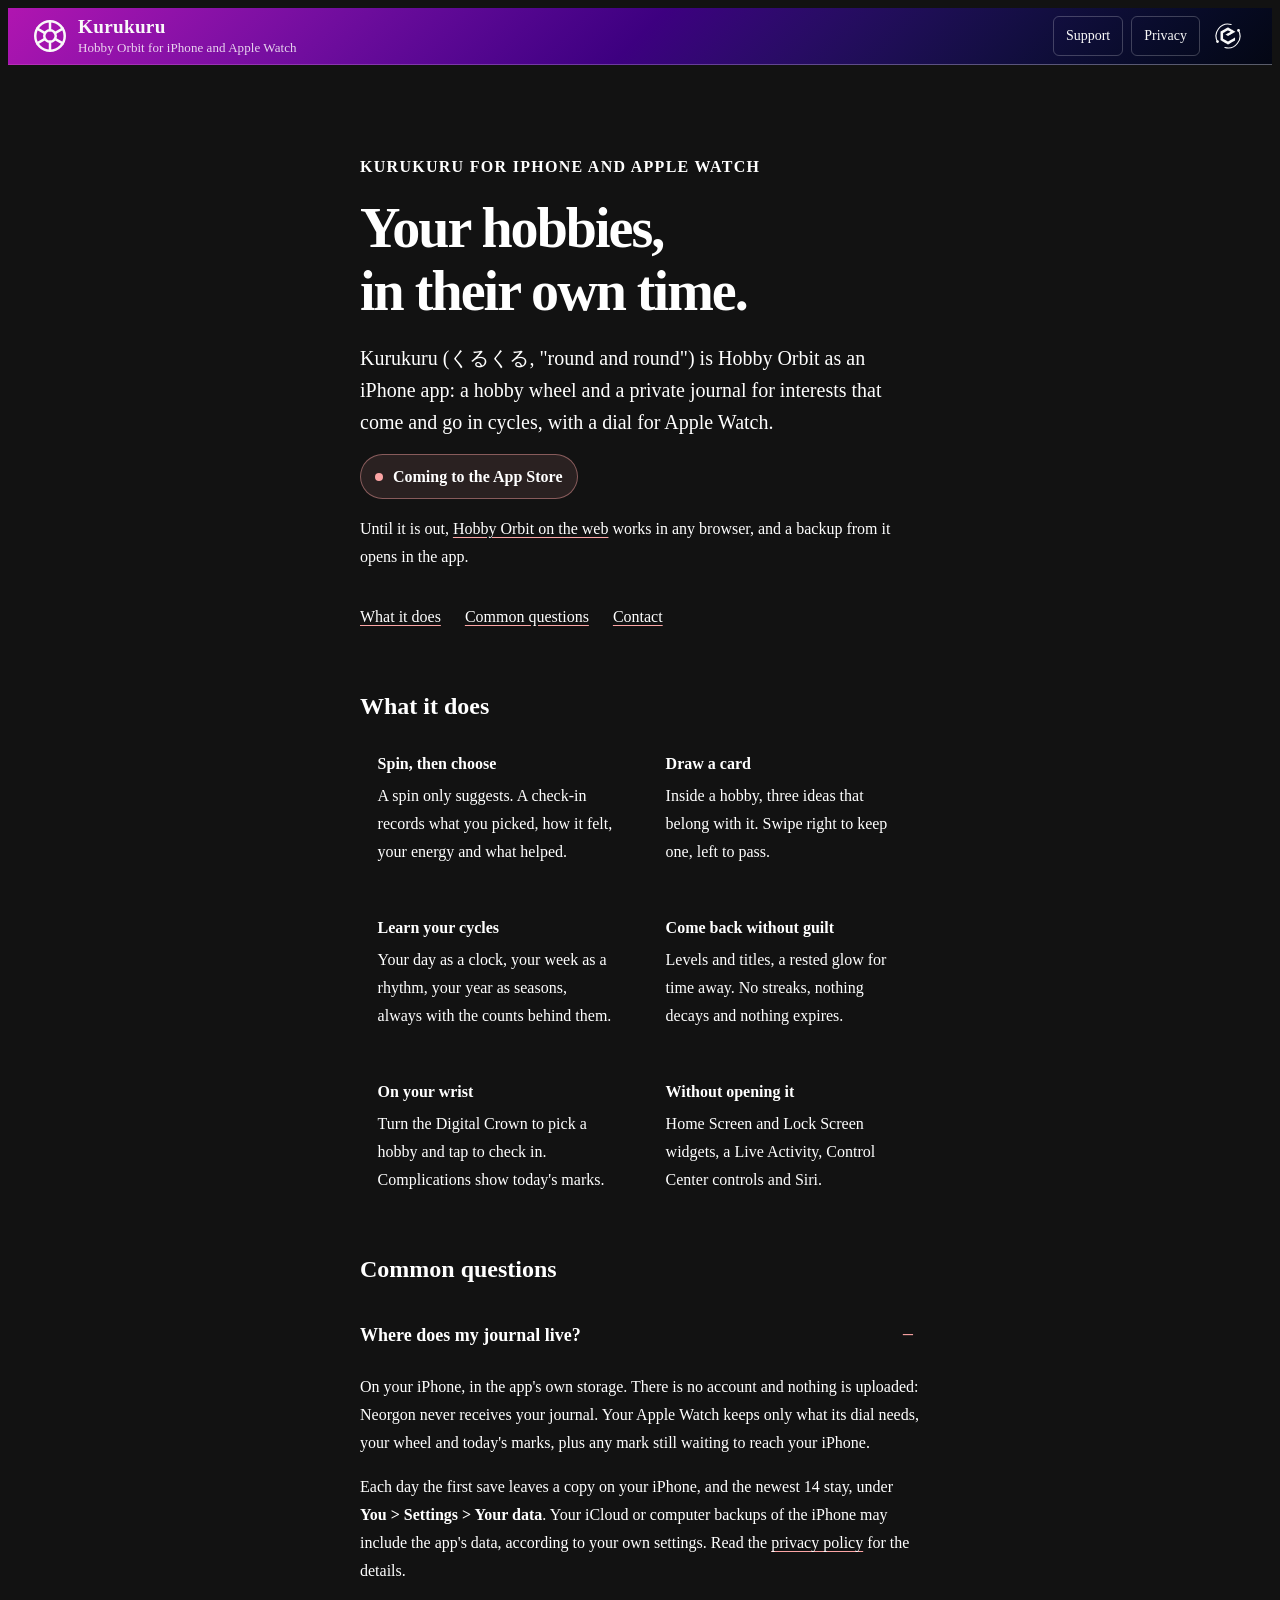
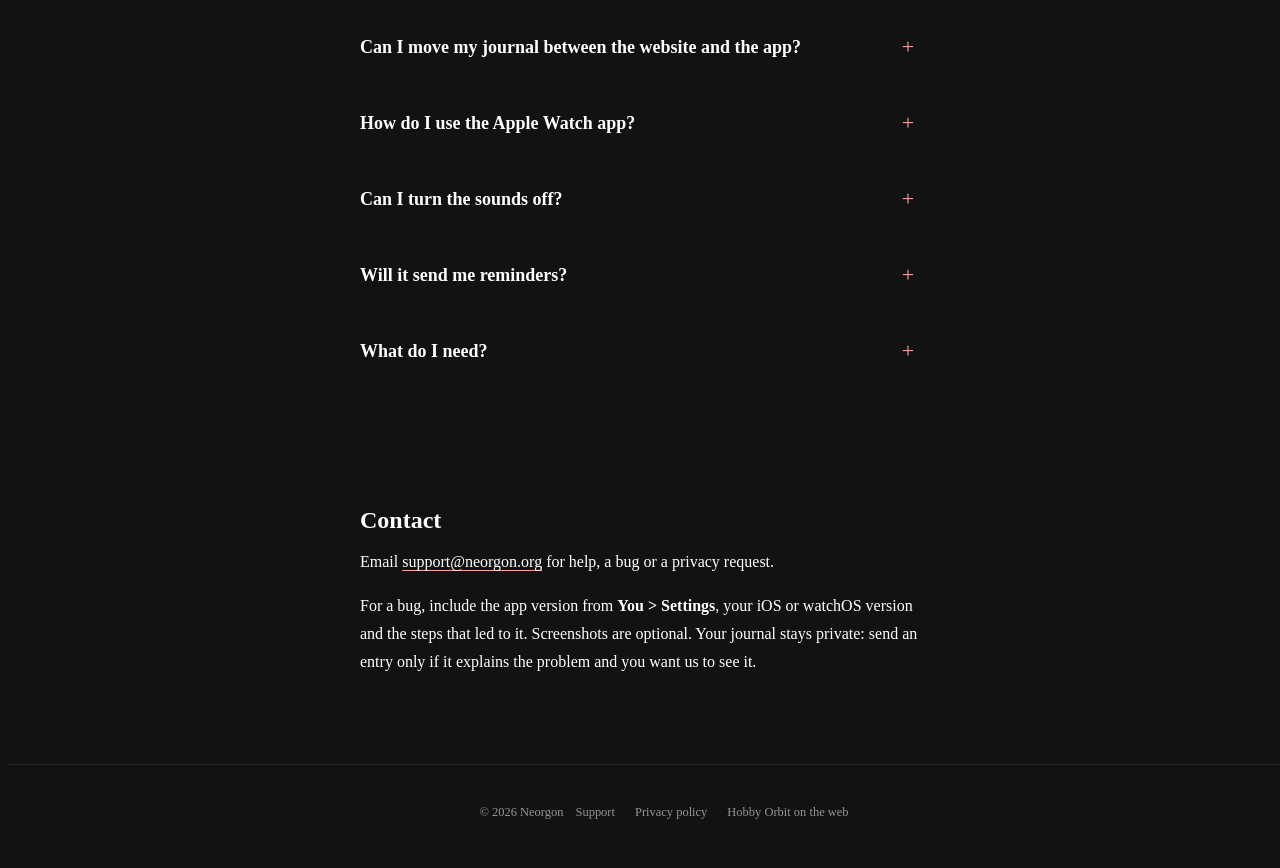
==== kurukuru/index.html @ f3c03a04 "feat(kurukuru): support and privacy pages for the iOS app Static pages at /kurukuru/ and /kurukuru/p" ====
<!DOCTYPE html>
<html lang="en">
<head>
  <meta charset="UTF-8">
  <!-- Same policy as the site's index.html, with no Convex, form or worker sources: the one
       inline script is the theme guard below, byte for byte the index's, so its listed sha256
       still matches. Editing it means re-hashing it here and in index.html. -->
  <meta http-equiv="Content-Security-Policy" content="default-src 'none'; script-src 'self' 'sha256-na6phygP/tfoCIp4oBeQgGJJpQsZob/udrLum+20QTI='; style-src 'self' 'unsafe-inline' https://cdn.neorgon.org/v1.0.0/; img-src 'self' data:; font-src 'self'; connect-src 'self' https://cdn.neorgon.org/v1.0.0/; manifest-src 'self'; frame-src 'none'; object-src 'none'; base-uri 'none'; form-action 'none'">
  <meta name="neo-analytics" content="off">
  <meta name="neo-favicon" content="off">
  <meta name="neo-repo" content="energon-a-secas/hobbyorbit-site">
  <meta name="beacon" content="off">
  <meta name="referrer" content="no-referrer">
  <meta name="viewport" content="width=device-width, initial-scale=1.0, viewport-fit=cover">
  <link rel="icon" type="image/svg+xml" href="/favicon.svg">
  <link rel="icon" type="image/x-icon" href="/favicon.ico" sizes="16x16 32x32 48x48">
  <link rel="apple-touch-icon" sizes="180x180" href="/apple-touch-icon.png">
  <meta name="apple-mobile-web-app-title" content="Hobby Orbit">
  <link rel="manifest" href="/site.webmanifest">
  <meta name="neo-mark" content="on">
  <title>Kurukuru support | Hobby Orbit for iPhone</title>
  <meta name="description" content="Get help with Kurukuru, the hobby wheel and private journal for iPhone and Apple Watch: your data, backups, the watch dial and sounds">
  <meta property="og:title" content="Kurukuru support | Hobby Orbit for iPhone">
  <meta property="og:description" content="Help with Kurukuru, the hobby wheel and private journal for iPhone and Apple Watch">
  <meta property="og:type" content="website">
  <meta property="og:url" content="https://hobbyorbit.neorgon.com/kurukuru/">
  <meta property="og:site_name" content="Neorgon">
  <meta property="og:locale" content="en_US">
  <meta name="robots" content="index, follow">
  <link rel="canonical" href="https://hobbyorbit.neorgon.com/kurukuru/">
  <meta name="theme-color" content="#040714">
  <link rel="stylesheet" href="https://cdn.neorgon.org/v1.0.0/styles/base.css">
  <link rel="stylesheet" href="../css/style.css">
  <!-- Neorgon Header Kit (vendored). Keep after style.css, the kit owns the header. -->
  <script>(function(){var m=location.search.match(/[?&]theme=([\w-]+)/)||document.cookie.match(/(?:^|;\s*)neo_theme=([\w-]+)/);if(m&&m[1]!=='default')document.documentElement.dataset.theme=decodeURIComponent(m[1]);})();</script>
  <link rel="stylesheet" href="../css/neorgon-header.css">
  <link rel="stylesheet" href="../css/neorgon-themes.css">
  <link rel="stylesheet" href="https://cdn.neorgon.org/v1.0.0/header/season.css">
  <script defer src="../js/neorgon-header.js"></script>
  <!-- Neorgon Footer Kit (vendored). -->
  <link rel="stylesheet" href="../css/neorgon-footer.css">
  <script defer src="../js/neorgon-footer.js"></script>
  <link rel="stylesheet" href="info.css">
</head>
<body>
  <a class="skip-link" href="#main">Skip to content</a>

  <header class="header-bar" data-header-mode="app">
    <div class="header-logo">
      <a href="./" class="header-title-link">
        <img src="../energon-classic-logo.png" class="header-logo-img" alt="">
        <div class="header-title-wrap">
          <span class="info-brand">Kurukuru</span>
          <div class="header-subtitle">Hobby Orbit for iPhone and Apple Watch</div>
        </div>
      </a>
    </div>
    <div class="header-right">
      <nav class="header-actions" aria-label="Kurukuru">
        <a class="nav-link" href="./" aria-current="page" data-keep-mobile>Support</a>
        <a class="nav-link" href="privacy/" data-keep-mobile>Privacy</a>
      </nav>
      <a class="header-home" href="https://neorgon.com/" title="neorgon.com" aria-label="Neorgon home">
        <svg class="nh-hub-icon" viewBox="0 0 24 24" fill="none" xmlns="http://www.w3.org/2000/svg" aria-hidden="true">
          <path d="M12 4.4 18.58 8.2 18.58 15.8 12 19.6 5.42 15.8 5.42 8.2Z" fill="currentColor" stroke="none"/>
          <g class="nh-orbit">
            <path d="M2.47 17.50 A11.0 11.0 0 0 1 14.85 1.37" fill="none" stroke="currentColor" stroke-width="1.05" stroke-linecap="round"/>
            <path d="M21.53 6.50 A11.0 11.0 0 0 1 9.15 22.63" fill="none" stroke="currentColor" stroke-width="1.05" stroke-linecap="round"/>
            <circle cx="21.71" cy="6.84" r="1.25" fill="currentColor"/>
            <circle cx="2.29" cy="17.16" r="1.25" fill="currentColor"/>
          </g>
        </svg>
      </a>
    </div>
  </header>

  <main id="main" tabindex="-1">
    <article class="info-document">
      <p class="info-kicker">Kurukuru for iPhone and Apple Watch</p>
      <h1>Your hobbies,<br>in their own time.</h1>
      <p class="info-lead">Kurukuru (くるくる, "round and round") is Hobby Orbit as an iPhone app: a hobby wheel and a private journal for interests that come and go in cycles, with a dial for Apple Watch.</p>
      <p class="info-status">Coming to the App Store</p>
      <p>Until it is out, <a href="../">Hobby Orbit on the web</a> works in any browser, and a backup from it opens in the app.</p>
      <nav class="info-contents" aria-label="On this page"><a href="#what">What it does</a><a href="#questions">Common questions</a><a href="#contact">Contact</a></nav>

      <section id="what" aria-labelledby="what-title">
        <h2 id="what-title">What it does</h2>
        <ul class="info-features">
          <li><strong>Spin, then choose</strong>A spin only suggests. A check-in records what you picked, how it felt, your energy and what helped.</li>
          <li><strong>Draw a card</strong>Inside a hobby, three ideas that belong with it. Swipe right to keep one, left to pass.</li>
          <li><strong>Learn your cycles</strong>Your day as a clock, your week as a rhythm, your year as seasons, always with the counts behind them.</li>
          <li><strong>Come back without guilt</strong>Levels and titles, a rested glow for time away. No streaks, nothing decays and nothing expires.</li>
          <li><strong>On your wrist</strong>Turn the Digital Crown to pick a hobby and tap to check in. Complications show today's marks.</li>
          <li><strong>Without opening it</strong>Home Screen and Lock Screen widgets, a Live Activity, Control Center controls and Siri.</li>
        </ul>
      </section>

      <section id="questions" aria-labelledby="questions-title">
        <h2 id="questions-title">Common questions</h2>
        <details open>
          <summary>Where does my journal live?</summary>
          <p>On your iPhone, in the app's own storage. There is no account and nothing is uploaded: Neorgon never receives your journal. Your Apple Watch keeps only what its dial needs, your wheel and today's marks, plus any mark still waiting to reach your iPhone.</p>
          <p>Each day the first save leaves a copy on your iPhone, and the newest 14 stay, under <strong>You &gt; Settings &gt; Your data</strong>. Your iCloud or computer backups of the iPhone may include the app's data, according to your own settings. Read the <a href="privacy/">privacy policy</a> for the details.</p>
        </details>
        <details>
          <summary>Can I move my journal between the website and the app?</summary>
          <p>Yes, as a file; nothing syncs on its own. In the app, <strong>You &gt; Settings &gt; Your data</strong> exports a <strong>Website backup</strong> that opens on hobbyorbit.neorgon.com (notes only if you include them), a <strong>Full app backup</strong> for another iPhone, or a <strong>Spreadsheet</strong>.</p>
          <p>To bring your web journal into the app, use <strong>Download backup</strong> on the website, then <strong>Import your backup</strong> during setup or <strong>Choose a backup file</strong> under Your data. You see what the backup holds and the dates it covers first; nothing changes until you choose Replace, and the app keeps a copy of what it replaced.</p>
        </details>
        <details>
          <summary>How do I use the Apple Watch app?</summary>
          <p>It installs with the iPhone app when Automatic App Install is on; otherwise open the Watch app on your iPhone and install Kurukuru from Available Apps. Open Kurukuru on your iPhone once, with hobbies on the wheel, so it can send the wheel over.</p>
          <p>On the watch, turn the Digital Crown to pick a hobby and tap the dial to check in, then choose how it was, or Later. A mark made away from your iPhone waits on the watch and reaches your journal when they meet again; one that arrives too late comes back as Not added, with Add it now or Drop. To show today's marks on a watch face, touch and hold the face, tap Edit and choose Kurukuru.</p>
        </details>
        <details>
          <summary>Can I turn the sounds off?</summary>
          <p>Yes. <strong>You &gt; Settings &gt; Sounds</strong> switches every cue on or off, and <strong>Hear them</strong> plays each one. They play alongside your music and stay quiet when your iPhone is silenced. With Sounds off, reminders arrive without a sound. The watch's check-in sound follows the same setting.</p>
        </details>
        <details>
          <summary>Will it send me reminders?</summary>
          <p>Only if you turn them on in Settings. Reminders are notifications your iPhone schedules for itself; nothing is sent from a server, and the evening suggestion comes only on days you already checked in.</p>
        </details>
        <details>
          <summary>What do I need?</summary>
          <p>An iPhone with iOS 18 or later. The watch app needs an Apple Watch with watchOS 11 or later, paired with that iPhone. The app is in English.</p>
        </details>
      </section>

      <section id="contact" class="info-contact" aria-labelledby="contact-title">
        <h2 id="contact-title">Contact</h2>
        <p>Email <a href="mailto:support@neorgon.org?subject=Kurukuru%20support">support@neorgon.org</a> for help, a bug or a privacy request.</p>
        <p>For a bug, include the app version from <strong>You &gt; Settings</strong>, your iOS or watchOS version and the steps that led to it. Screenshots are optional. Your journal stays private: send an entry only if it explains the problem and you want us to see it.</p>
      </section>
    </article>
  </main>

  <footer class="neo-footer" data-footer-mode="minimal">
    <p>© 2026 Neorgon</p>
    <nav class="info-pages" aria-label="Kurukuru pages"><a href="./" aria-current="page">Support</a><a href="privacy/">Privacy policy</a><a href="../">Hobby Orbit on the web</a></nav>
  </footer>
</body>
</html>
---- css/style.css ----
/* Fleet base.css owns shared tokens; these are Hobby Orbit's accent and layout. */
:root {
  --accent: #fca5a5;
  --accent-bright: #fecaca;
  --on-accent: #23161d;
  --ease-out: cubic-bezier(0.22, 1, 0.36, 1);
}
[hidden] { display: none !important; }
html { color-scheme: dark; }
body { line-height: 1.5; }
body:has(dialog[open]) { overflow: hidden; }
button, input, select, textarea { font: inherit; }
button, select, summary, input[type="color"], input[type="checkbox"], input[type="radio"] { cursor: pointer; }
button { -webkit-tap-highlight-color: transparent; }
button:disabled { cursor: not-allowed; opacity: .45; }
:focus-visible { outline: 2px solid var(--accent-bright); outline-offset: 4px; }
button:focus:not(:focus-visible) { outline: none; }
p { max-width: 70ch; }
h2, h3, h4, strong { font-weight: 600; }
h2 { font-size: var(--text-2xl); line-height: 1.25; }
h3 { font-size: var(--text-xl); line-height: 1.3; }
h4 { font-size: var(--text-base); }
#main { flex: 1; width: 100%; }
.orbit-app { width: min(1280px, 100%); margin: 0 auto; padding: var(--space-6) var(--space-8) 56px; }
.app-intro { display: flex; justify-content: space-between; align-items: flex-end; gap: var(--space-8); margin-bottom: var(--space-4); }
.app-intro h2 { font-size: 2rem; letter-spacing: -.035em; margin-top: var(--space-2); }
.eyebrow { font-size: var(--text-xs); color: var(--text-secondary); font-weight: 600; letter-spacing: .07em; text-transform: uppercase; }
.intro-note { color: var(--text-muted); font-size: var(--text-sm); max-width: 29ch; }
.muted, .field-hint, .optional { color: var(--text-muted); }
.muted { font-size: var(--text-sm); }
.field-hint { font-size: var(--text-xs); line-height: 1.6; }
.app-toolbar { display: flex; justify-content: space-between; align-items: center; gap: var(--space-4); border-bottom: 1px solid var(--border); }
.app-tabs { display: flex; gap: var(--space-6); }
.app-tabs button { position: relative; display: inline-flex; gap: var(--space-2); align-items: center; min-height: 52px; padding: 0 var(--space-1); border: 0; color: var(--text-muted); font-size: var(--text-sm); font-weight: 600; background: transparent; }
.app-tabs button[aria-selected="true"] { color: var(--accent); }
.app-tabs button[aria-selected="true"]::after { content: ''; position: absolute; bottom: -1px; right: 0; left: 0; height: 2px; background: var(--accent); }
.app-tabs button:hover { color: var(--text-primary); }
.nav-count { min-width: 20px; padding: 0 var(--space-1); border-radius: var(--radius-sm); background: var(--surface-2); color: var(--text-muted); font-size: var(--text-xs); text-align: center; }
.save-indicator { display: flex; align-items: center; gap: var(--space-2); color: var(--text-muted); font-size: var(--text-xs); white-space: nowrap; }
.save-indicator::before { content: ''; width: 5px; height: 5px; border-radius: 50%; background: var(--text-muted); }
.save-indicator.is-warning { color: var(--accent); }
.save-indicator.is-warning::before { background: var(--accent); }
.app-status { min-height: 38px; padding-top: var(--space-2); font-size: var(--text-xs); color: var(--text-secondary); }
.app-status.is-error, .form-error { color: var(--accent-bright); }
.current-jump { display: none; }
.wheel-layout { display: grid; grid-template-columns: minmax(0, 1.5fr) minmax(300px, 1fr); gap: 52px; align-items: start; }
.explore-column, .checkin-column { min-width: 0; }
.section-heading, .heading-line { display: flex; align-items: center; gap: var(--space-3); }
.section-heading { justify-content: space-between; }
.section-heading p { margin-top: var(--space-1); }
.tag { display: inline-flex; width: fit-content; align-items: center; padding: 3px var(--space-2); background: var(--surface-2); border: 1px solid var(--border); border-radius: var(--radius-sm); font-size: var(--text-xs); font-weight: 500; color: var(--text-secondary); }
.breadcrumb { display: flex; align-items: center; flex-wrap: wrap; margin-top: var(--space-2); gap: var(--space-1); }
.breadcrumb:empty { display: none; }
.breadcrumb .btn { min-height: 44px; padding-inline: var(--space-2); font-size: var(--text-xs); }
.breadcrumb [aria-current="location"] { color: var(--text-secondary); }
.breadcrumb-divider { color: var(--text-muted); }
#wheel-mount { margin-top: var(--space-4); }
.spin-controls { display: flex; align-items: center; gap: var(--space-4); margin: var(--space-4) 0 0; }
.spin-controls .btn { min-width: 220px; max-width: 100%; padding-block: var(--space-3); min-height: 50px; }
.spin-controls p { font-size: var(--text-xs); max-width: 28ch; }
.btn { display: inline-flex; align-items: center; justify-content: center; gap: var(--space-2); min-height: 44px; padding: var(--space-2) var(--space-4); border: 1px solid transparent; border-radius: var(--radius-sm); text-decoration: none; font-size: var(--text-sm); font-weight: 600; line-height: 1.3; color: var(--text-primary); background: transparent; cursor: pointer; transition: background-color var(--dur) var(--ease-out), border-color var(--dur) var(--ease-out), color var(--dur) var(--ease-out); }
.btn--primary { background: var(--accent); color: var(--on-accent); }
.btn--primary:hover { background: var(--accent-bright); }
.btn--secondary { background: var(--surface-2); border-color: var(--border-strong); }
.btn--secondary:hover { background: var(--surface-1); border-color: var(--text-muted); }
.btn--quiet { color: var(--text-secondary); }
.btn--quiet:hover { color: var(--text-primary); background: var(--surface-2); }
.btn--danger { color: var(--accent-bright); border-color: color-mix(in srgb, var(--accent) 40%, transparent); background: color-mix(in srgb, var(--accent) 8%, transparent); }
.btn--danger:hover { background: color-mix(in srgb, var(--accent) 15%, transparent); }
.btn--icon { padding: 0; min-width: 44px; font-size: var(--text-lg); }
.btn--wide { width: 100%; }
.button-row { display: flex; align-items: center; flex-wrap: wrap; gap: var(--space-2); }
.suggestion { display: flex; align-items: center; gap: var(--space-3); min-height: 100px; padding: var(--space-4) 0; border-top: 1px solid var(--border); border-bottom: 1px solid var(--border); }
.suggestion-copy { flex: 1; min-width: 0; }
.suggestion-copy .eyebrow { color: var(--text-muted); font-size: .65rem; margin-bottom: var(--space-1); }
.suggestion-copy h4 { overflow-wrap: anywhere; }
.suggestion-copy .field-hint { margin-top: var(--space-1); }
.suggestion-actions { display: flex; flex-direction: column; flex-shrink: 0; align-items: stretch; }
.suggestion-actions .btn { font-size: var(--text-xs); }
.hobby-icon { --hobby-color: var(--accent); flex: 0 0 auto; display: inline-flex; align-items: center; justify-content: center; width: 42px; height: 42px; border-radius: var(--radius); color: var(--hobby-color); background: color-mix(in srgb, var(--hobby-color) 12%, transparent); }
.current-state { padding: var(--space-6); background: var(--surface-1); border: 1px solid var(--border); border-radius: var(--radius-lg); }
.current-state .eyebrow { color: var(--accent); }
.current-heading { display: flex; align-items: center; gap: var(--space-3); margin-top: var(--space-4); }
.current-heading h3 { font-size: var(--text-2xl); overflow-wrap: anywhere; letter-spacing: -.025em; }
.current-heading .hobby-icon { width: 48px; height: 48px; }
.current-meta { color: var(--text-secondary); font-size: var(--text-sm); margin: var(--space-3) 0 0; }
.current-meta span { display: block; color: var(--text-muted); font-size: var(--text-xs); margin-top: var(--space-1); }
.current-actions { margin: var(--space-3) 0 calc(-1 * var(--space-2)); }
.current-actions .btn { padding-inline: var(--space-2); margin-left: calc(-1 * var(--space-2)); font-size: var(--text-xs); }
.lock-note { padding-top: var(--space-3); color: var(--accent-bright); font-size: var(--text-xs); }
.current-state > .field-hint { padding-top: var(--space-3); }
.checkin-section { padding-top: var(--space-8); }
.checkin-intro { margin: var(--space-2) 0 var(--space-6); }
.form-stack { display: flex; flex-direction: column; gap: var(--space-4); }
.field { display: flex; flex-direction: column; gap: var(--space-2); min-width: 0; }
.field > label, legend { color: var(--text-secondary); font-size: var(--text-sm); font-weight: 600; }
input:not([type="radio"]):not([type="checkbox"]), select, textarea { width: 100%; min-width: 0; min-height: 44px; padding: var(--space-3); border: 1px solid var(--border-strong); border-radius: var(--radius-sm); background: var(--bg); color: var(--text-primary); font-size: var(--text-base); }
select { max-width: 100%; overflow: hidden; text-overflow: ellipsis; }
input[type="color"] { padding: var(--space-1) !important; }
textarea { resize: vertical; line-height: 1.5; }
input::placeholder, textarea::placeholder { color: var(--text-muted); font-size: var(--text-sm); }
fieldset { border: 0; min-width: 0; }
legend { margin-bottom: var(--space-2); }
.mood-options { display: grid; grid-template-columns: 1fr 1fr; gap: var(--space-2); }
.mood-choice { position: relative; display: block; min-width: 0; cursor: pointer; }
.mood-choice input { position: absolute; opacity: 0; inset: 0; width: 100%; height: 100%; margin: 0; }
.mood-choice span { display: flex; align-items: center; min-height: 44px; padding: var(--space-2) var(--space-3); border: 1px solid var(--border); border-radius: var(--radius-sm); font-size: var(--text-sm); color: var(--text-secondary); }
.mood-choice input:checked + span { color: var(--accent-bright); background: color-mix(in srgb, var(--accent) 9%, transparent); border-color: color-mix(in srgb, var(--accent) 55%, transparent); }
.mood-choice input:focus-visible + span { outline: 2px solid var(--accent-bright); outline-offset: 3px; }
.mood-choice:hover span { border-color: var(--border-strong); }
.checkin-extras > summary { min-height: 44px; padding-block: var(--space-3); font-size: var(--text-sm); color: var(--text-secondary); }
.optional { margin-left: var(--space-1); font-size: var(--text-xs); }
.checkin-extras[open] .form-stack { padding-top: var(--space-2); }
.form-error { font-size: var(--text-sm); line-height: 1.5; }
.hobby-manager { margin-top: var(--space-6); }
.hobby-manager > summary { padding-block: var(--space-4); font-weight: 600; font-size: var(--text-sm); }
.hobby-manager > summary > span { display: block; margin: var(--space-1) 0 0 var(--space-4); color: var(--text-muted); font-size: var(--text-xs); font-weight: 400; }
.manager-body { padding-block: var(--space-3); }
.manager-location { display: flex; justify-content: space-between; align-items: center; gap: var(--space-2); margin: var(--space-6) 0 var(--space-3); }
.manager-list { list-style: none; margin-top: var(--space-4); }
.manager-row { display: grid; grid-template-columns: 24px 42px minmax(0, 1fr) auto; gap: var(--space-2); align-items: center; padding: var(--space-3) 0; border-bottom: 1px solid var(--border); }
.manager-row.is-dragging { opacity: .4; }
.order-number { color: var(--text-muted); font-size: var(--text-xs); font-variant-numeric: tabular-nums; }
.manager-name { display: flex; flex-direction: column; gap: 2px; min-width: 0; }
.manager-name strong { font-size: var(--text-sm); overflow-wrap: anywhere; }
.manager-name .muted { font-size: var(--text-xs); }
.manager-controls { display: flex; }
.manager-controls .btn { padding-inline: var(--space-2); font-size: var(--text-xs); }
.view-heading { padding: var(--space-4) 0 var(--space-8); }
.view-heading h2 { margin-block: var(--space-2); }
.empty-state { padding: 48px var(--space-6); text-align: center; background: var(--surface-1); border: 1px dashed var(--border-strong); border-radius: var(--radius-lg); }
.empty-state h3 { margin-bottom: var(--space-3); }
.empty-state p { margin-inline: auto; max-width: 50ch; }
.empty-state .btn { margin-top: var(--space-6); }
.journal-list { list-style: none; max-width: 880px; }
.journal-entry { display: grid; grid-template-columns: 42px minmax(0, 1fr) auto; column-gap: var(--space-4); align-items: start; padding: var(--space-6) 0; border-bottom: 1px solid var(--border); }
.journal-entry:first-child { padding-top: 0; }
.journal-heading h3 { font-size: var(--text-lg); overflow-wrap: anywhere; }
.journal-body time { display: block; margin-top: var(--space-1); font-size: var(--text-xs); }
.journal-tags { display: flex; align-items: center; flex-wrap: wrap; gap: var(--space-3); margin-top: var(--space-3); }
.trigger-tag { max-width: 100%; overflow-wrap: anywhere; color: var(--text-secondary); font-size: var(--text-xs); }
.journal-note { margin-top: var(--space-3); white-space: pre-wrap; overflow-wrap: anywhere; font-size: var(--text-sm); }
.journal-delete { font-size: var(--text-xs); }
.pattern-summary { font-size: var(--text-sm); color: var(--text-secondary); margin-bottom: var(--space-8); }
.pattern-summary strong { color: var(--text-primary); }
.sequence-section > p { margin-top: var(--space-2); }
.sequence-list { list-style: none; display: flex; flex-wrap: wrap; gap: var(--space-2); margin-top: var(--space-6); }
.sequence-list li { position: relative; display: flex; flex-direction: column; min-width: 0; max-width: 100%; padding: var(--space-3) var(--space-4); background: var(--surface-1); border: 1px solid var(--border); border-radius: var(--radius); }
.sequence-list li strong { overflow-wrap: anywhere; font-size: var(--text-sm); }
.sequence-list li span { font-size: var(--text-xs); margin-top: var(--space-1); }
.observations-grid { display: grid; grid-template-columns: minmax(0, 1fr) minmax(0, 1fr); column-gap: 64px; margin-top: var(--space-8); }
.observation-section { padding: var(--space-6) 0; border-top: 1px solid var(--border); }
.observation-section h3 { font-size: var(--text-lg); margin-bottom: var(--space-4); }
.observation-list { list-style: none; }
.observation-list li { display: flex; justify-content: space-between; gap: var(--space-4); padding: var(--space-2) 0; font-size: var(--text-sm); color: var(--text-secondary); }
.observation-list li > span { min-width: 0; overflow-wrap: anywhere; }
.observation-list strong { flex-shrink: 0; color: var(--text-primary); font-variant-numeric: tabular-nums; }
.patterns-footnote { margin-top: var(--space-8); font-size: var(--text-xs); }
.settings-layout { display: grid; grid-template-columns: 1fr 1fr; column-gap: 64px; }
.settings-section { display: flex; flex-direction: column; align-items: flex-start; gap: var(--space-4); padding: var(--space-6) 0 var(--space-8); border-top: 1px solid var(--border); }
.settings-section:empty { display: none; }
.settings-section > form { width: 100%; }
.settings-section .form-stack > .btn { align-self: flex-start; }
.notice { display: flex; align-items: center; flex-wrap: wrap; gap: var(--space-3); padding: var(--space-4); margin-top: var(--space-4); color: var(--accent-bright); background: color-mix(in srgb, var(--accent) 7%, transparent); border: 1px solid color-mix(in srgb, var(--accent) 30%, transparent); border-radius: var(--radius); font-size: var(--text-sm); }
.notice h4 { width: 100%; }
.dialog { margin: auto; padding: 0; width: min(540px, calc(100% - 32px)); max-height: calc(100dvh - 32px); overflow: auto; color: var(--text-primary); background: var(--bg); border: 1px solid var(--border-strong); border-radius: var(--radius-lg); box-shadow: 0 24px 80px rgb(2 4 12 / 65%); }
.dialog--wide { width: min(760px, calc(100% - 32px)); }
.dialog::backdrop { background: rgb(2 4 12 / 80%); }
.dialog-header { display: flex; align-items: center; justify-content: space-between; gap: var(--space-4); padding: var(--space-4) var(--space-6); border-bottom: 1px solid var(--border); }
.dialog-header h2 { font-size: var(--text-xl); overflow-wrap: anywhere; }
.dialog-header > .btn { flex-shrink: 0; }
.dialog-body { padding: var(--space-6); display: flex; flex-direction: column; gap: var(--space-4); }
.dialog-footer { display: flex; justify-content: flex-end; gap: var(--space-2); padding: var(--space-4) var(--space-6); border-top: 1px solid var(--border); }
.dialog-footer:empty { display: none; }
.dialog > .form-error { margin: 0 var(--space-6) var(--space-6); }
.catalog-filters { display: grid; grid-template-columns: 1fr 1.5fr; gap: var(--space-4); }
.catalog-location { display: flex; gap: var(--space-1); align-items: center; flex-wrap: wrap; }
.catalog-location .btn { padding-inline: var(--space-2); font-size: var(--text-xs); }
.catalog-feedback:empty { display: none; }
.catalog-feedback { color: var(--accent-bright); font-size: var(--text-sm); }
.catalog-results { border-top: 1px solid var(--border); }
.catalog-row { display: grid; grid-template-columns: 42px minmax(0, 1fr) auto; align-items: center; gap: var(--space-3); padding: var(--space-3) 0; border-bottom: 1px solid var(--border); }
.catalog-name { display: flex; flex-direction: column; min-width: 0; }
.catalog-name strong { font-size: var(--text-sm); overflow-wrap: anywhere; }
.catalog-name span { font-size: var(--text-xs); }
.catalog-row .btn { padding-inline: var(--space-3); font-size: var(--text-xs); }
.appearance-fields { display: grid; grid-template-columns: minmax(0, 1fr) 64px 110px; gap: var(--space-3); }
.editor-preview { display: flex; align-items: center; gap: var(--space-4); border: 1px solid var(--border); padding: var(--space-4); border-radius: var(--radius); }
.editor-preview > span:last-child { overflow-wrap: anywhere; }
.checkbox-label { display: flex; align-items: center; gap: var(--space-3); min-height: 44px; font-size: var(--text-sm); cursor: pointer; }
.checkbox-label input { width: 20px; height: 20px; accent-color: var(--accent); }
.share-preview { color: var(--text-secondary); }
.boot-state { padding: 48px; display: flex; flex-direction: column; align-items: center; text-align: center; gap: var(--space-4); }
.loading-wheel { display: block; width: 120px; height: 120px; border-radius: 50%; border: 24px solid var(--surface-2); outline: 1px solid var(--border); }
.skip-link { position: absolute; top: 0; left: var(--space-4); z-index: 1000; padding: var(--space-3) var(--space-4); background: var(--accent); color: var(--on-accent); border-radius: 0 0 var(--radius-sm) var(--radius-sm); transform: translateY(-110%); }
.skip-link:focus { transform: translateY(0); }
.toast { position: fixed; right: var(--space-6); bottom: var(--space-6); z-index: 600; max-width: 360px; padding: var(--space-3) var(--space-4); border: 1px solid var(--border-strong); border-radius: var(--radius); background: var(--bg); color: var(--text-primary); font-size: var(--text-sm); opacity: 0; pointer-events: none; transition: opacity var(--dur); }
.toast.visible { opacity: 1; }
@media (max-width: 1050px) {
  .wheel-layout { gap: var(--space-8); grid-template-columns: minmax(0, 1.25fr) minmax(290px, 1fr); }
  .manager-controls { grid-column: 3 / -1; justify-content: flex-end; }
  .manager-row { grid-template-columns: 24px 42px minmax(0, 1fr); }
  .intro-note { display: none; }
  .suggestion { flex-wrap: wrap; }
  .suggestion > .suggestion-actions { margin-left: 54px; }
}
@media (max-width: 760px) {
  .orbit-app { padding: var(--space-6) var(--space-4) 48px; }
  .app-intro { margin-bottom: var(--space-4); }
  .app-intro h2 { font-size: 1.6rem; max-width: 20ch; }
  .app-intro .eyebrow { font-size: .65rem; }
  .app-toolbar { align-items: flex-start; flex-direction: column; gap: 0; }
  .app-tabs { width: 100%; justify-content: space-between; gap: var(--space-2); }
  .app-tabs button { font-size: var(--text-sm); }
  .save-indicator { padding-bottom: var(--space-2); }
  .app-status { min-height: 34px; }
  .wheel-layout { grid-template-columns: minmax(0, 1fr); gap: var(--space-8); }
  .current-jump { display: flex; align-items: center; justify-content: space-between; gap: var(--space-4); padding: var(--space-3) var(--space-4); margin-bottom: var(--space-6); background: var(--surface-1); border: 1px solid var(--border); border-radius: var(--radius); }
  .current-jump > div { min-width: 0; }
  .current-jump strong { display: block; font-size: var(--text-sm); overflow-wrap: anywhere; }
  .current-jump .eyebrow { font-size: .6rem; margin-bottom: var(--space-1); }
  .current-jump .muted { font-size: var(--text-xs); }
  .current-jump .btn { flex-shrink: 0; }
  .spin-controls { gap: var(--space-3); }
  .spin-controls .btn { min-width: 164px; }
  .spin-controls p { max-width: 20ch; }
  .section-heading h3 { font-size: var(--text-lg); }
  .heading-line { flex-wrap: wrap; gap: var(--space-2); }
  .section-heading > .btn { padding-inline: var(--space-2); }
  .current-state { padding: var(--space-6); }
  .checkin-section { padding: var(--space-6) 0 0; }
  .suggestion { flex-wrap: nowrap; }
  .suggestion > .suggestion-actions { margin-left: 0; max-width: 136px; }
  .manager-controls { grid-column: auto; }
  .manager-row { grid-template-columns: 20px 36px minmax(0, 1fr) auto; }
  .manager-row .hobby-icon { width: 36px; height: 36px; }
  .manager-controls .btn { min-width: 44px; padding-inline: var(--space-1); }
  .settings-layout, .observations-grid { grid-template-columns: minmax(0, 1fr); }
  .view-heading { padding-top: var(--space-2); }
  .journal-entry { gap: var(--space-3); }
  .journal-delete { grid-column: 2; justify-self: start; margin-top: var(--space-2); padding-left: 0; }
  .empty-state { padding: var(--space-8) var(--space-4); }
  .dialog-header, .dialog-body, .dialog-footer { padding: var(--space-4); }
  .dialog > .form-error { margin: 0 var(--space-4) var(--space-4); }
  .catalog-filters { grid-template-columns: minmax(0, 1fr); }
  .catalog-row { grid-template-columns: 42px minmax(0, 1fr); }
  .catalog-row > .button-row { grid-column: 2; justify-content: flex-start; }
  .appearance-fields { grid-template-columns: minmax(0, 1fr) 56px 95px; gap: var(--space-2); }
}
@media (max-width: 420px) {
  .manager-row { grid-template-columns: 20px 36px minmax(0, 1fr); }
  .manager-controls { grid-column: 3; justify-content: flex-end; }
  .suggestion { flex-wrap: wrap; }
  .suggestion > .suggestion-actions { margin-left: 54px; max-width: none; }
  .tag { font-size: .65rem; }
  .app-tabs { gap: 0; }
  .nav-count { display: none; }
  .appearance-fields { grid-template-columns: minmax(0, 1fr) 64px; }
  .appearance-fields > .field:last-child { grid-column: 1 / -1; }
}
@media (prefers-reduced-motion: reduce) {
  *, *::before, *::after { animation-duration: .01ms !important; animation-iteration-count: 1 !important; transition-duration: .01ms !important; scroll-behavior: auto !important; }
}
---- css/neorgon-header.css ----
/* ══════════════════════════════════════════════════════════════
   Neorgon Header Kit — header.css
   Canonical source: packages/neorgon-ui/header/
   Vendored per site as css/neorgon-header.css — do not edit copies.
   Live CDN: https://cdn.neorgon.org/v1.0.0/header/header.css
   ══════════════════════════════════════════════════════════════ */

:root {
  /* Geometry */
  --header-h: 68px;
  --header-h-app: 56px;
  --header-control-h: 40px; /* every header control (buttons, ⋯, palette, home) shares this height */
  /* Logo height. A token, not a literal, so a site can make the mark carry more
     weight without forking the kit. Default 36px = the historical value, so
     nothing changes for a site that never sets it. The bar is 68px with no
     vertical padding, so ~52px is the practical ceiling before the mark starts
     to look wedged against the edges. */
  --header-logo-h: 36px;
  --header-logo-h-mobile: 28px;

  /* Palette — themes override these (see themes.css) */
  --header-bg-start: #B015B0;
  --header-bg-mid: #3D0080;
  --header-bg-end: #040714;
  /* Kept here for anything that references the composed gradient, but the
     authoritative copy is re-declared on .header-bar below — see the note
     there before changing either. */
  --header-bg: linear-gradient(in oklch 135deg, var(--header-bg-start) 0%, var(--header-bg-mid) 50%, var(--header-bg-end) 100%);
  --header-glass: rgba(0, 9, 18, .35);
  --header-text: #f9f9f9;
  --header-text-dim: rgba(255, 255, 255, .72);
  --header-border: rgba(255, 255, 255, .07);
  --header-border-strong: rgba(255, 255, 255, .22);
  --header-accent: #e879f9;
  --header-menu-bg: #10142a;
  --header-menu-hover: rgba(255, 255, 255, .08);

  /* Focus ring — near-white with a whisper of the brand hue so it never
     reads as a stray browser default. 5.77:1 (bright end) to 17.98:1
     (dark end) against the bar, 16.54:1 on the menu. Themes may override. */
  --header-focus: oklch(0.97 0.02 320);
  --header-focus-w: 2px;

  /* Icon sizing. Two tokens: a filled glyph reads heavier than a stroked
     one in the same box, so the solid home icon is set smaller to match
     optically. */
  --header-icon: 22px;        /* stroked glyphs (palette) */
  --header-icon-solid: 20px;  /* filled glyphs (home) */

  /* ease-out-quart: fast start, long settle, no overshoot. */
  --header-ease: cubic-bezier(.22, 1, .36, 1);
  --header-ease-in: cubic-bezier(.55, 0, 1, .45);
}

/* Colour judgements about the DEFAULT gradient specifically. Scoped to
   html:not([data-theme]) because themes.css sets these per theme at the
   same specificity as :root — a :root override here would silently
   overwrite all five palettes. Every consumer below pairs them with a
   var() fallback to the theme's own token. */
html:not([data-theme]) {
  /* --header-border-strong (.22) measures 1.91-1.95:1 on the bar, below
     the 3:1 WCAG 1.4.11 needs for a control boundary. .42 gives 3.73-4.02:1. */
  --header-control-border: rgba(255, 255, 255, .42);

  /* --header-bg-end (#040714) is identical to the standard page
     background, so a flat hairline measures 1.14:1 on the right half.
     The bar's luminance swings 43x left-to-right, so the edge ramps too. */
  --header-edge-from: rgba(255, 255, 255, .10);
  --header-edge-to: rgba(255, 255, 255, .34);

  /* .72 measures 4.14:1 at the start of the subtitle span — below AA.
     Split from the icon colour, which only needs 3:1 as non-text. */
  --header-text-dim: rgba(255, 255, 255, .82);
  --header-icon-color: rgba(255, 255, 255, .78);
}

/* ══════════════════════════════════════════════════════════════
   SKINS — site-level identity, opt-in per site
   ────────────────────────────────────────────────────────────
   A skin replaces the default magenta gradient for ONE site whose
   own palette clashes with it. Set it in the site's markup:

     <header class="header-bar" data-header-mode="content"
             data-header-skin="brass">

   This is NOT the theme system. Precedence, by design:

     visitor choice (?theme= / cookie)  >  season (CDN)  >  skin  >  kit default

   A site that should sit out every season keeps its skin with
   `<html lang="en" data-season="off">` — see season.css. That declines
   the fleet's decoration only; a visitor's ?theme= still wins.

   Named skins below are the reusable ones. For a one-off palette no
   other site would share, use `data-header-skin="custom"` and declare
   the tokens in the site's own CSS — contract at the end of this block.

   Two cascade facts make that ordering work, and both are easy to
   get wrong:

   1. A declaration ON .header-bar beats a value INHERITED from
      <html>, whatever the specificity. Visitor themes declare on
      <html>, so every skin is scoped `html:not([data-theme])` —
      the moment a visitor picks a theme, all skins stop matching.
   2. Season rules in season.css carry a matching
      `[data-header-skin]` selector one step more specific than the
      skin rules below, so an armed season still flips skinned
      sites. Do not raise the specificity here without raising it
      there too, or skinned sites will silently sit out the season.

   Each skin re-tunes the edge ramp and control border for its own
   surface — those defaults are calibrated to the magenta gradient
   and are wrong on a black bar.
   ══════════════════════════════════════════════════════════════ */

/* ink — near-black neutral. The default choice for a site whose
   palette the magenta gradient fights. */
html:not([data-theme]) .header-bar[data-header-skin="ink"] {
  --header-bg-start: #14161c;
  --header-bg-mid: #0b0d12;
  --header-bg-end: #050609;
  --header-glass: rgba(10, 12, 16, .55);
  --header-accent: #cbd5e1;
  --header-text: #f4f4f5;
  --header-text-dim: rgba(255, 255, 255, .78);
  --header-icon-color: rgba(255, 255, 255, .74);
  --header-border: rgba(255, 255, 255, .09);
  --header-border-strong: rgba(255, 255, 255, .24);
  --header-control-border: rgba(255, 255, 255, .44);
  --header-menu-bg: #14161c;
  --header-menu-hover: rgba(255, 255, 255, .09);
  /* A near-black bar sits close to the page in luminance at BOTH ends,
     so the edge has to be brighter than the gradient's ramp. */
  --header-edge-from: rgba(255, 255, 255, .26);
  --header-edge-to: rgba(255, 255, 255, .26);
}

/* carbon — flat true black, no gradient. The most restrained option;
   the hairline does all the separating. */
html:not([data-theme]) .header-bar[data-header-skin="carbon"] {
  --header-bg-start: #08080a;
  --header-bg-mid: #08080a;
  --header-bg-end: #08080a;
  --header-glass: rgba(0, 0, 0, .6);
  --header-accent: #e5e5e5;
  --header-text: #fafafa;
  --header-text-dim: rgba(255, 255, 255, .76);
  --header-icon-color: rgba(255, 255, 255, .72);
  --header-border: rgba(255, 255, 255, .12);
  --header-border-strong: rgba(255, 255, 255, .26);
  --header-control-border: rgba(255, 255, 255, .46);
  --header-menu-bg: #101012;
  --header-menu-hover: rgba(255, 255, 255, .1);
  --header-edge-from: rgba(255, 255, 255, .3);
  --header-edge-to: rgba(255, 255, 255, .3);
}

/* brass — warm dark, tuned to incident-runbook's #b8935f / #d8b280
   accents and its #040714 page background. */
html:not([data-theme]) .header-bar[data-header-skin="brass"] {
  --header-bg-start: #2a2114;
  --header-bg-mid: #16120c;
  --header-bg-end: #040714;
  --header-glass: rgba(22, 18, 12, .5);
  --header-accent: #d8b280;
  --header-text: #f7f3ea;
  --header-text-dim: rgba(247, 243, 234, .8);
  --header-icon-color: rgba(216, 178, 128, .86);
  --header-border: rgba(216, 178, 128, .2);
  --header-border-strong: rgba(216, 178, 128, .38);
  --header-control-border: rgba(216, 178, 128, .55);
  --header-menu-bg: #17130d;
  --header-menu-hover: rgba(216, 178, 128, .14);
  --header-edge-from: rgba(216, 178, 128, .22);
  --header-edge-to: rgba(216, 178, 128, .34);
}

/* slate — cool blue-grey. Neutral without going fully black. */
html:not([data-theme]) .header-bar[data-header-skin="slate"] {
  --header-bg-start: #33415a;
  --header-bg-mid: #1e293b;
  --header-bg-end: #0b1120;
  --header-glass: rgba(15, 23, 42, .5);
  --header-accent: #7dd3fc;
  --header-text: #f1f5f9;
  --header-text-dim: rgba(241, 245, 249, .8);
  --header-icon-color: rgba(226, 232, 240, .78);
  --header-border: rgba(148, 163, 184, .2);
  --header-border-strong: rgba(148, 163, 184, .36);
  --header-control-border: rgba(203, 213, 225, .5);
  --header-menu-bg: #16202f;
  --header-menu-hover: rgba(148, 163, 184, .16);
  --header-edge-from: rgba(148, 163, 184, .18);
  --header-edge-to: rgba(148, 163, 184, .34);
}

/* aurora — deep teal into cyan. For data/monitoring surfaces. */
html:not([data-theme]) .header-bar[data-header-skin="aurora"] {
  --header-bg-start: #0e7490;
  --header-bg-mid: #0a3d4d;
  --header-bg-end: #040714;
  --header-glass: rgba(8, 51, 68, .5);
  --header-accent: #67e8f9;
  --header-text: #ecfeff;
  --header-text-dim: rgba(236, 254, 255, .82);
  --header-icon-color: rgba(165, 243, 252, .82);
  --header-border: rgba(103, 232, 249, .2);
  --header-border-strong: rgba(103, 232, 249, .36);
  --header-control-border: rgba(165, 243, 252, .5);
  --header-menu-bg: #07222c;
  --header-menu-hover: rgba(103, 232, 249, .14);
  --header-edge-from: rgba(103, 232, 249, .2);
  --header-edge-to: rgba(103, 232, 249, .32);
}

/* ember — warm amber into rust. For alert/ops surfaces that want
   warmth without reading as the danger theme. */
html:not([data-theme]) .header-bar[data-header-skin="ember"] {
  --header-bg-start: #9a3412;
  --header-bg-mid: #4a1608;
  --header-bg-end: #040714;
  --header-glass: rgba(74, 22, 8, .5);
  --header-accent: #fbbf24;
  --header-text: #fff7ed;
  --header-text-dim: rgba(255, 247, 237, .82);
  --header-icon-color: rgba(253, 230, 138, .84);
  --header-border: rgba(251, 191, 36, .2);
  --header-border-strong: rgba(251, 191, 36, .36);
  --header-control-border: rgba(253, 230, 138, .5);
  --header-menu-bg: #23120a;
  --header-menu-hover: rgba(251, 191, 36, .14);
  --header-edge-from: rgba(251, 191, 36, .2);
  --header-edge-to: rgba(251, 191, 36, .32);
}

/* jade — clinical emerald. Tuned to headpain-site's #059669 / #10b981
   accents on its #040714 page. For calm medical/health surfaces where
   both the magenta default and ember's warning-warmth read wrong. */
html:not([data-theme]) .header-bar[data-header-skin="jade"] {
  --header-bg-start: #065f46;
  --header-bg-mid: #043b2c;
  --header-bg-end: #040714;
  --header-glass: rgba(4, 59, 44, .5);
  --header-accent: #6ee7b7;
  --header-text: #ecfdf5;
  --header-text-dim: rgba(236, 253, 245, .82);
  --header-icon-color: rgba(167, 243, 208, .84);
  --header-border: rgba(110, 231, 183, .2);
  --header-border-strong: rgba(110, 231, 183, .36);
  --header-control-border: rgba(167, 243, 208, .5);
  --header-menu-bg: #08251c;
  --header-menu-hover: rgba(110, 231, 183, .14);
  --header-edge-from: rgba(110, 231, 183, .2);
  --header-edge-to: rgba(110, 231, 183, .32);
}

/* ── custom — a site-authored skin ────────────────────────────────
   For a one-off palette that no named skin fits and that no other
   site would reuse. The kit deliberately ships NO tokens for this
   value: the site supplies them, and the kit stays out of the way.

     <header class="header-bar" data-header-skin="custom">

   In the site's own css/style.css, copy this selector EXACTLY — the
   scoping and the specificity are the whole contract:

     html:not([data-theme]) .header-bar[data-header-skin="custom"] {
       --header-bg-start: …;  --header-bg-mid: …;  --header-bg-end: …;
       --header-accent: …;    --header-text: …;    --header-text-dim: …;
       --header-icon-color: …; --header-border: …; --header-border-strong: …;
       --header-control-border: …; --header-menu-bg: …; --header-menu-hover: …;
       --header-edge-from: …; --header-edge-to: …;
     }

   Why that exact selector, and nothing shorter:
     · `html:not([data-theme])` makes the skin collapse the instant a
       visitor picks a theme. Drop it and the site ignores ?theme=.
     · `[data-header-skin="custom"]` puts it at (0,3,1) — above the
       kit default, below an armed season's (0,4,2) skin variant. A
       bare `.header-bar { --header-bg-start: … }` is only (0,1,0)
       and the kit's own defaults would beat it.
   Set only the three gradient stops if that is all that clashes; the
   bar re-composes --header-bg from them (see .header-bar below).
   Only the three stops + accent are usually enough — but re-tune the
   edge ramp too if the bar is much darker or lighter than the default
   magenta, which those values are calibrated against. */

/* ── Bar ─────────────────────────────────────────────────────── */
.header-bar {
  position: sticky;
  top: 0;
  z-index: var(--z-sticky-header, 200);
  display: flex;
  align-items: center;
  gap: var(--space-3, 12px);
  height: var(--header-h);
  padding: 0 var(--space-6, 24px);
  /* Re-composed HERE, not only at :root. A custom property's var()
     references resolve on the element where that property is declared, so a
     --header-bg built at :root bakes in :root's start/mid/end and ignores any
     override made further down the tree. Declaring it on .header-bar means
     skins (and any site override on the bar) only need to set the three
     stops. Themes still work: they set the stops on <html>, which inherits
     down to here before this resolves. */
  --header-bg: linear-gradient(in oklch 135deg, var(--header-bg-start) 0%, var(--header-bg-mid) 50%, var(--header-bg-end) 100%);
  background: var(--header-bg);
  border-bottom: 1px solid var(--header-border);
  color: var(--header-text);
  --header-h-cur: var(--header-h);
}

/* Bottom edge as a ramp, not a flat hairline (see --header-edge-*).
   Degrades to the theme's flat --header-border where unsupported or
   where a theme defines no ramp of its own. */
html:not([data-theme]) .header-bar {
  border-image: linear-gradient(
    to right,
    var(--header-edge-from, rgba(255, 255, 255, .10)),
    var(--header-edge-to, rgba(255, 255, 255, .34))
  ) 1;
}
/* Hub is a floating glass plate, not a band welded to the page — the
   ramp would read as a seam. */
html:not([data-theme]) .header-bar[data-header-mode="hub"] {
  border-image: none;
  border-bottom-color: var(--header-border);
}

/* Mode: hub — transparent cozy glass, no gradient */
.header-bar[data-header-mode="hub"] {
  background: var(--header-glass);
  backdrop-filter: blur(12px);
  -webkit-backdrop-filter: blur(12px);
}

/* Mode: app — slim, auto-hides on scroll down (JS toggles .header-hidden) */
.header-bar[data-header-mode="app"] {
  height: var(--header-h-app);
  --header-h-cur: var(--header-h-app);
}

/* Auto-hide. `app` mode has it by definition; every other mode opts in with
   data-header-autohide="on" and keeps its own height and background. */
.header-bar[data-header-mode="app"],
.header-bar[data-header-autohide="on"] {
  transition: transform .26s var(--header-ease, ease);
}
/* Leaving accelerates away; returning decelerates in. Same budget. */
.header-bar[data-header-mode="app"].header-hidden,
.header-bar[data-header-autohide="on"].header-hidden {
  transform: translateY(-100%);
  transition-duration: .2s;
  transition-timing-function: var(--header-ease-in, ease);
}
/* Keyboard focus entering a hidden bar reveals it: focus must never sit
   on an off-screen control (WCAG 2.4.7, and 2.2's 2.4.11). header.js
   drops the class on focusin so the next scroll decision agrees with
   what is painted; this rule covers the frame in between. */
.header-bar.header-hidden:focus-within { transform: none; }

/* ── Logo block ──────────────────────────────────────────────── */
.header-logo {
  display: flex;
  align-items: center;
  gap: 10px;
  flex-shrink: 0;
  min-width: 0;
}
.header-logo-img {
  height: var(--header-logo-h, 36px);
  width: auto;
  flex-shrink: 0;
  display: block;
  transition: transform .28s var(--header-ease, ease);
}
/* The raster fallback still needs forcing white; the injected vector must not
   be filtered, because it already inherits the header's own text colour and
   inverting it would undo exactly the thing it was swapped in to fix. */
img.header-logo-img { filter: brightness(0) invert(1); }
svg.header-logo-mark { color: var(--header-text); fill: currentColor; width: auto; }
/* A site that ships its own mark gets it as a mask over currentColor, so the
   glyph follows the header's text colour exactly as the inline svg does. An
   <img> could not: it paints its own pixels and ignores the cascade. */
.header-logo-own {
  /* Width tracks height rather than restating the token: .header-logo-img
     already sets height, and it drops to --header-logo-h-mobile under 700px.
     Pinning width to the desktop value gave a 36x28 box on a phone. */
  aspect-ratio: 1;
  width: auto;
  /* Declared, not inherited. `background: currentColor` resolves against
     whatever the ancestor set, and the logo is always inside an <a>: on a site
     whose logo anchor carries no class, that ancestor is an unstyled link and
     currentColor is the UA's #0000EE. The mark then paints link-blue, silently,
     because nothing in the page is wrong enough to throw. Every fleet site
     happens to wrap the logo in .header-title-link (which the kit gives
     color: inherit), so this only surfaced when ops-console adopted the kit
     with a bare <a>. Stating the colour here makes the mask independent of the
     markup around it, which is the contract the rest of the kit already keeps. */
  color: var(--header-text);
  background: currentColor;
  /* The image itself is set inline by header.js, derived from the manifest
     link, because a fleet site is served at its domain root and a kit showcase
     is not. Only the parts that do not vary live here. */
  -webkit-mask-position: center; mask-position: center;
  -webkit-mask-size: contain;    mask-size: contain;
  -webkit-mask-repeat: no-repeat; mask-repeat: no-repeat;
}
.header-logo-img:hover,
.header-title-link:hover .header-logo-img { transform: scale(1.06) rotate(-4deg); }

/* min-height also fixes a target-size failure: at <=700px the subtitle is
   hidden and this link collapses to 22px, under the 24px WCAG 2.5.8
   minimum. The parent centres it, so it grows symmetrically — no shift. */
.header-title-link {
  text-decoration: none;
  color: inherit;
  min-width: 0;
  display: flex;
  flex-direction: column;
  justify-content: center;
  min-height: var(--header-control-h);
}
/* Current contract: mark + name are ONE anchor to the site's own home
   (the img rides inside .header-title-link with alt=""), so the link's
   accessible name is the title text and the logo stops being a second,
   differently-behaved link. Scoped with :has() so the retired two-anchor
   markup keeps rendering unchanged wherever it still exists. */
.header-title-link:has(> .header-logo-img, > picture) {
  flex-direction: row;
  align-items: center;
  gap: 10px;
}
.header-title-wrap {
  display: flex;
  flex-direction: column;
  justify-content: center;
  min-width: 0;
}
/* The one visible cue that the name is a control: the title warms to the
   accent on hover. Kept subtle; the cursor and the logo tilt do the rest. */
.header-logo h1 { transition: color .2s var(--header-ease, ease); }
.header-title-link:hover h1 { color: var(--header-accent); }
/* rem, not em: a shared component must not rescale because a site set its
   own body font-size. 1.2rem == 19.2px == today's rendered size.

   `margin: 0` for the same reason, and it is load-bearing: the UA gives h1
   `.67em 0`, which at this size is 12.86px above and below. The kit never
   reset it, so the title block came out 67px inside app mode's fixed 56px
   bar — the title rode high and the subtitle hung out of the header into the
   page. It looked fine on most sites only because they link the CDN
   `styles/base.css`, whose `*` reset zeroed it for us; the sites that don't
   (headpain, autopilot, references-api in app mode) showed the real geometry. */
.header-logo h1 {
  margin: 0;
  font-size: 1.2rem;
  font-weight: 600;
  line-height: 1.2;
  letter-spacing: .015em;
  color: var(--header-text);
  white-space: nowrap;
}
/* All four sides declared, so a site that authors the subtitle as a <p>
   rather than a <div> does not reintroduce the same UA margin. */
.header-subtitle {
  font-size: .8125rem;
  line-height: 1.25;
  color: var(--header-text-dim);
  font-weight: 500;
  margin: 2px 0 0;
  letter-spacing: .005em;
  white-space: nowrap;
}

/* Epigraph: the animating half of a bilingual subtitle. The glyph churn is
   decoration, so it is aria-hidden and .neo-epi-sr carries the real sentence
   for assistive tech. Both live inside .header-subtitle, which keeps the
   existing nowrap and mobile-hide behaviour unchanged. */
.neo-epi { font-variant-ligatures: none; }
.neo-epi-sr {
  position: absolute;
  width: 1px; height: 1px;
  margin: -1px; padding: 0; border: 0;
  overflow: hidden;
  clip-path: inset(50%);
  white-space: nowrap;
}

/* ── Right cluster: actions + theme toggle + home ────────────── */
.header-right {
  margin-left: auto;
  display: flex;
  align-items: center;
  gap: var(--space-2, 8px);
  min-width: 0;
}

.header-actions {
  display: flex;
  align-items: center;
  gap: var(--space-2, 8px);
  position: relative; /* overflow .header-menu anchors here */
  min-width: 0;
}
.header-actions .btn,
.header-actions .nav-link {
  white-space: nowrap;
  flex-shrink: 0;
}
/* Uniform control row: direct action children match the icon buttons'
   height so Share / ⋯ / palette / home read as one correlative strip.
   (Direct-child only — items moved into the ⋯ menu keep menu styling.) */
.header-actions > .btn,
.header-actions > .nav-link,
.header-actions > button,
.header-actions > a {
  height: var(--header-control-h);
  min-height: 0; /* neutralize site-level control minimums (e.g. --control-height) */
  box-sizing: border-box;
  display: inline-flex;
  align-items: center;
}

/* Same guarantee one level down, for the kit's own grouping idiom.
   header.js already knows .header-btn-group as a unit that travels into the ⋯
   menu whole; the geometry rule above did not, so a grouped button kept its
   own height and the row went ragged — pathfinder shipped 37px Fit/Clear
   buttons flanked by 40px icon controls. Scoped to a group still sitting in
   the bar: once the ⋯ menu adopts it the selector stops matching and menu
   styling takes over, which is the same boundary the direct-child rule draws.
   Deliberately NOT `> div > *` — battlecard's .bc-menu-wrap holds dropdown
   items that are not bar controls and must not be stretched to 40px. */
.header-actions > .header-btn-group > .btn,
.header-actions > .header-btn-group > .nav-link,
.header-actions > .header-btn-group > button,
.header-actions > .header-btn-group > a {
  height: var(--header-control-h);
  min-height: 0;
  box-sizing: border-box;
  display: inline-flex;
  align-items: center;
}

/* Appearance fallback for action buttons.
   The kit enforces geometry on .header-actions children but never styled
   them, so a site that uses the canonical .btn / .nav-link classes without
   defining them renders a raw browser button inside the header
   (incident-runbook hit exactly this). Wrapped in :where() so the whole
   rule has ZERO specificity — every site's own .btn/.nav-link styling
   still wins, and this only shows through where nothing else applies. */
:where(.header-actions) > :where(.btn, .nav-link, button, a) {
  padding: 0 12px;
  border: 1px solid var(--header-border-strong);
  border-radius: 6px;
  background: transparent;
  color: var(--header-text);
  font: inherit;
  font-size: .875rem;
  font-weight: 500;
  line-height: 1;
  text-decoration: none;
  cursor: pointer;
  transition: background .2s var(--header-ease, ease),
              border-color .2s var(--header-ease, ease);
}
:where(.header-actions) > :where(.btn, .nav-link, button, a):hover {
  background: var(--header-menu-hover);
  border-color: var(--header-control-border, var(--header-border-strong));
}

/* An icon-only control has no label to pad around, and the fallback above
   assumes there is one. Its 12px side padding lands inside a border-box
   control the site already sized square, leaving 40 - 24 - 2 = 14px of
   content — and an SVG is a flex item that will shrink into it. neorgon-site's
   GitHub mark rendered 14x26 and hiring-pack's 10x24 before this rule.

   Specificity note, because it is not what the :where() wrapper suggests:
   :has() is NOT zero-specificity — it takes the specificity of its most
   specific argument, so `svg:only-child` puts this selector at (0,1,1), the
   same weight as the `.header-actions > a` geometry rule above and ABOVE a
   site's single-class `.header-link { width: 36px }`. That is deliberate and
   matches the contract: the uniform control row is kit-owned, and a site that
   truly needs different geometry sets --header-control-h rather than
   restyling the control. hiring-pack declared 36px and now renders 40px. */
:where(.header-actions) > :where(.btn, .nav-link, button, a):has(> svg:only-child) {
  padding: 0;
  width: var(--header-control-h);
  justify-content: center;
}

/* …and the fallback's border does not belong on one either. .header-home is
   an unboxed glyph, so a site that styles neither ends up with a boxed icon
   sitting next to an unboxed one in the same row (hiring-pack shipped exactly
   that pair). Geometry above is kit-owned at (0,1,1); appearance is not — the
   extra :where() flattens this to zero specificity, so pathfinder and
   cartograph, whose icon buttons are deliberately boxed to match the text
   buttons beside them, keep their border on a single class. */
:where(.header-actions > :where(.btn, .nav-link, button, a):has(> svg:only-child)),
:where(.header-actions > :where(.btn, .nav-link, button, a):has(> svg:only-child)):hover {
  border-color: transparent;
}

/* Belt and braces for the same failure: whatever padding a site declares, an
   icon inside a header control is never the thing that gives way. Carries real
   specificity on purpose — a squeezed icon is always a bug, never a choice. */
.header-actions > .btn > svg,
.header-actions > .nav-link > svg,
.header-actions > button > svg,
.header-actions > a > svg {
  flex: none;
}

/* ── Theme toggle ────────────────────────────────────────────── */
.header-theme { position: relative; display: flex; }
.header-theme-toggle {
  display: inline-flex;
  align-items: center;
  justify-content: center;
  width: var(--header-control-h);
  height: var(--header-control-h);
  padding: 0;
  border: 1px solid var(--header-control-border, var(--header-border-strong));
  border-radius: 6px;
  background: transparent;
  color: var(--header-icon-color, var(--header-text-dim));
  cursor: pointer;
  transition: color .2s, border-color .2s, background .2s;
}
.header-theme-toggle:hover,
.header-theme-toggle[aria-expanded="true"] {
  color: var(--header-text);
  border-color: var(--header-border-strong);
  background: var(--header-menu-hover);
}
.header-theme-toggle svg {
  width: var(--header-icon, 22px);
  height: var(--header-icon, 22px);
  display: block;
}
[data-theme]:not([data-theme=""]) .header-theme-toggle { color: var(--header-accent); }

/* ── Home icon ───────────────────────────────────────────────── */
.header-home {
  display: flex;
  align-items: center;
  justify-content: center;
  width: var(--header-control-h);
  height: var(--header-control-h);
  box-sizing: border-box;
  padding: 0;
  border-radius: 6px;
  /* Full strength, not --header-icon-color. The dim was meant as hierarchy and
     did not read as one: .header-source carries no colour rule at all, so it
     inherits the header's own #f9f9f9, and the home control sitting beside it
     at 78% looked like a misconfiguration rather than a decision. The other
     user of that token is the bordered theme toggle, which has a border to
     carry its own weight; this one does not. */
  color: var(--header-text);
  text-decoration: none;
  flex-shrink: 0;
  transition: color .18s var(--header-ease, ease),
              background .18s var(--header-ease, ease);
}
/* --header-accent is the pink on the default palette and the skin's own accent
   everywhere else, so the highlight stays on-brand without hardcoding magenta
   into a control that ships to seven skins. */
.header-home:hover,
.header-home:focus-visible { color: var(--header-accent); background: var(--header-menu-hover); }
.header-home svg {
  width: var(--header-icon-solid, 20px);
  height: var(--header-icon-solid, 20px);
  display: block;
}

/* ── Hub glyph: the Energon mark at the centre of a galaxy ───────
   .header-home is the one header link to neorgon.com, tooltip
   "neorgon.com". The page stamps a placeholder SVG (markup contract
   in the README) and upgradeHome() replaces it on init with the mark
   at scale(0.72) inside a <g class="nh-orbit"> of two arcs and two
   dots. Idle the whole thing is still; on hover or keyboard focus the
   orbit group turns as one rigid body while the mark stays upright,
   because a rotating letterform is unreadable.
   Stroked glyph, so it sizes with --header-icon, not the solid token. */
.header-home svg.nh-hub-icon {
  /* Deliberately larger than --header-icon: the galaxy's arms occupy the outer
     ring, so at 22px the MARK fell to 14px against 18px for the neighbouring
     control. 26px puts it back at 18px, measured, while the arms still land
     inside the 40px box. */
  width: var(--header-hub-icon, 26px);
  height: var(--header-hub-icon, 26px);
}
.header-home .nh-orbit {
  transform-origin: 12px 12px; /* viewBox centre, for the legacy planet markup */
}
.header-home:hover .nh-orbit,
.header-home:focus-visible .nh-orbit {
  animation: nh-orbit-lap 1.4s linear infinite;
}
@keyframes nh-orbit-lap { to { transform: rotate(360deg); } }

/* The galaxy turns as one rigid body on hover, so a plain rotate does it.
   This replaced an offset-path satellite on an inclined ellipse: that needed a
   front/back pair kept in sync and a semi-major axis capped so the dot did not
   clip the viewBox, and none of it is needed once the arms sit outside the
   mark instead of crossing it. */

/* ── Overflow toggle (⋯) — injected by header.js ─────────────── */
.header-overflow { position: relative; display: flex; }
.header-overflow[hidden] { display: none; }
.header-overflow-toggle {
  display: inline-flex;
  align-items: center;
  justify-content: center;
  min-width: var(--header-control-h);
  height: var(--header-control-h);
  box-sizing: border-box;
  padding: 0 10px;
  border: 1px solid var(--header-control-border, var(--header-border-strong));
  border-radius: 6px;
  background: transparent;
  color: var(--header-text);
  font-size: 1rem;
  font-weight: 700;
  letter-spacing: 1px;
  cursor: pointer;
  transition: background .2s;
}
.header-overflow-toggle:hover,
.header-overflow-toggle[aria-expanded="true"] { background: var(--header-menu-hover); }

/* Shared press feedback — these three controls are kit-owned, so the kit
   owns their states (sites style their own .btn). */
.header-overflow-toggle:active,
.header-theme-toggle:active,
.header-home:active {
  background: var(--header-menu-hover);
  transform: translateY(.5px);
}

/* ── Dropdown menu (overflow + theme + Export▾ groups) ─────────
   Rules: parent gets position:relative; one open at a time; Esc /
   outside click closes; arrow keys navigate (all handled by header.js) */
.header-menu {
  position: absolute;
  /* Anchored to the BAR's bottom edge, not the button's. A 40px control
     centred in a 68px bar put the old panel 10.5px inside the bar. */
  top: calc(100% + (var(--header-h-cur, 68px) - var(--header-control-h)) / 2 + 8px);
  right: 0;
  min-width: 180px;
  max-height: min(60vh, 320px);
  overflow-y: auto;
  margin: 0;
  padding: 6px;
  list-style: none;
  background: var(--header-menu-bg);
  border: 1px solid var(--header-border-strong);
  border-radius: 12px;
  /* Contact / mid / ambient + inner top highlight, so the panel lands
     instead of floating. */
  box-shadow:
    0 1px 2px rgba(0, 0, 0, .45),
    0 8px 16px -6px rgba(0, 0, 0, .5),
    0 24px 48px -16px rgba(0, 0, 0, .65),
    inset 0 1px 0 rgba(255, 255, 255, .06);
  transform-origin: top right;
  display: none;
  z-index: 1;
}
.header-menu.open {
  display: block;
  animation: neo-menu-in .14s var(--header-ease, ease) both;
}
@keyframes neo-menu-in {
  from { opacity: 0; transform: translateY(-6px) scale(.98); }
  to   { opacity: 1; transform: none; }
}

.header-menu .btn,
.header-menu .nav-link,
.header-menu button,
.header-menu a {
  display: flex;
  align-items: center;
  /* text-align does nothing to a flex item; without this the site's own
     .btn { justify-content: center } wins and every row centres itself. */
  justify-content: flex-start;
  gap: 10px;
  width: 100%;
  min-height: 44px;
  padding: 0 12px;
  border: none;
  border-radius: 8px;
  background: none;
  color: var(--header-text);
  font: inherit;
  font-size: .875rem;
  font-weight: 500;
  text-align: left;
  text-decoration: none;
  white-space: nowrap;
  cursor: pointer;
}
.header-menu .btn:hover,
.header-menu .nav-link:hover,
.header-menu button:hover,
.header-menu a:hover {
  background: var(--header-menu-hover);
}

/* ── Focus visibility ─────────────────────────────────────────
   Every focusable header control gets a real ring. outline costs no
   layout and creates no stacking context, so app-mode transform is
   unaffected. Longhand lists (no :is()) for universal support. */
.header-logo a:focus-visible,
.header-title-link:focus-visible,
.header-actions > a:focus-visible,
.header-actions > button:focus-visible,
.header-actions > .btn:focus-visible,
.header-actions > .nav-link:focus-visible,
.header-overflow-toggle:focus-visible,
.header-theme-toggle:focus-visible,
.header-home:focus-visible {
  outline: var(--header-focus-w) solid var(--header-focus);
  outline-offset: 2px;
}
/* Drawn inside the item so it never collides with the menu's padding or
   scroll edge. Covers menuitemradio/checkbox, which the old rule missed. */
.header-menu .btn:focus-visible,
.header-menu .nav-link:focus-visible,
.header-menu button:focus-visible,
.header-menu a:focus-visible,
.header-menu [role="menuitem"]:focus-visible,
.header-menu [role="menuitemradio"]:focus-visible,
.header-menu [role="menuitemcheckbox"]:focus-visible {
  outline: var(--header-focus-w) solid var(--header-focus);
  outline-offset: -2px;
  background: var(--header-menu-hover);
}
.header-menu .badge,
.header-menu [data-badge] { margin-left: auto; }

/* Grouped controls (.header-btn-group divs / navs) moved into the ⋯ menu
   render as stacked rows; group chrome (borders, padding, flex) is stripped. */
.header-menu > div,
.header-menu > nav {
  display: block;
  border: none;
  margin: 0;
  padding: 0;
}
.header-menu > div + div,
.header-menu > nav + nav {
  border-top: 1px solid var(--header-border);
  margin-top: 4px;
  padding-top: 4px;
}
.header-menu > div button,
.header-menu > div a,
.header-menu > nav button,
.header-menu > nav a {
  width: 100%;
  margin: 0;
}

/* Theme menu specifics */
.header-theme-menu .theme-swatch {
  width: 14px;
  height: 14px;
  border-radius: 50%;
  flex-shrink: 0;
  border: 1px solid rgba(255, 255, 255, .25);
}
.header-theme-menu [aria-checked="true"]::after {
  content: "✓";
  margin-left: auto;
  color: var(--header-accent);
}

/* ── Mobile (≤700px): shrink, hide subtitle, JS moves non-kept
   action buttons into the ⋯ overflow menu ────────────────────── */
@media (max-width: 700px) {
  :root {
    --header-control-h: 36px;
    --header-icon: 20px;
    --header-icon-solid: 18px;
  }
  .header-bar { padding: 0 var(--space-4, 16px); gap: var(--space-2, 8px); }
  .header-subtitle { display: none; }
  .header-logo h1 { font-size: 1rem; }
  .header-logo-img { height: var(--header-logo-h-mobile, 28px); }
  .header-right { gap: 6px; }
  /* A 180px panel pinned to the right of a 375px viewport wastes width. */
  .header-menu {
    min-width: min(260px, calc(100vw - 32px));
    max-width: calc(100vw - 32px);
  }
}

/* ── Reduced motion ──────────────────────────────────────────── */
@media (prefers-reduced-motion: reduce) {
  .header-bar[data-header-mode="app"],
  .header-bar[data-header-mode="app"].header-hidden,
  .header-bar[data-header-autohide="on"],
  .header-bar[data-header-autohide="on"].header-hidden { transition: none; }
  .header-logo-img { transition: none; }
  .header-logo-img:hover,
  .header-title-link:hover .header-logo-img { transform: none; }
  .header-home:hover .nh-orbit,
  .header-home:focus-visible .nh-orbit { animation: none; }
  .header-menu.open { animation: none; }
  .header-overflow-toggle:active,
  .header-theme-toggle:active,
  .header-home:active { transform: none; }
}

/* ── Forced colors (Windows High Contrast) ────────────────────
   The bar's hierarchy is carried entirely by translucent whites, which
   all collapse to one system colour. Give the structural edges system
   tokens so the header doesn't become one undifferentiated block. */
@media (forced-colors: active) {
  .header-bar {
    border-image: none;
    border-bottom: 1px solid CanvasText;
  }
  .header-overflow-toggle,
  .header-theme-toggle { border-color: ButtonBorder; }
  .header-menu { border: 1px solid CanvasText; }
  .header-logo a:focus-visible,
  .header-title-link:focus-visible,
  .header-actions > a:focus-visible,
  .header-actions > button:focus-visible,
  .header-actions > .btn:focus-visible,
  .header-actions > .nav-link:focus-visible,
  .header-overflow-toggle:focus-visible,
  .header-theme-toggle:focus-visible,
  .header-home:focus-visible,
  .header-menu button:focus-visible,
  .header-menu a:focus-visible { outline-color: Highlight; }
}
---- css/neorgon-themes.css ----
/* ══════════════════════════════════════════════════════════════
   Neorgon Header Kit — themes.css
   Theme = token overrides + a contained decorative layer, applied
   via <html data-theme="…">. Themes are HEADER-SCOPED on purpose:
   page backgrounds and effects stay site-owned. To add a theme:
   one block here + one entry in the THEMES array in header.js.
   ══════════════════════════════════════════════════════════════ */

/* default — magenta nebula. No block needed; :root defaults in
   header.css ARE the default theme. Attribute is removed when
   default is active. */


/* ══ FX ENGINE ═════════════════════════════════════════════════
   Every decorated theme paints into .header-bar::before / ::after.
   Four rules make that safe, and they are load-bearing:

   1. NEVER overflow:hidden on .header-bar. The ⋯ overflow menu and
      the auth panel are absolutely-positioned descendants that hang
      BELOW the bar; clipping would eat them. Instead the layer is
      an inset:0 box and the effect is its *background* — a
      background paints only inside its own box, so it is
      self-bounding with no clipping required.
   2. z-index:-1 puts the layer above the bar's own background but
      below every in-flow child (logo, actions, home). Per CSS
      painting order, negative-z children draw at step 2, in-flow
      content at steps 3-6. Text stays crisp, hit targets untouched.
   3. isolation:isolate guarantees .header-bar is the stacking
      context that -1 resolves against (it already is one via
      position:sticky + z-index, so this is a belt-and-braces no-op).
   4. Animate background-position / opacity ONLY. A transform on the
      layer would move the box itself and escape the unclipped bar.
      Loops are seamless because every travel distance is an integer
      multiple of its tile size.

   Layers are inert to a11y: empty content, pointer-events:none, no
   text, no emoji — nothing for a screen reader to announce.
   ═════════════════════════════════════════════════════════════ */

[data-theme] .header-bar { isolation: isolate; }

[data-theme] .header-bar::before,
[data-theme] .header-bar::after {
  content: "";
  position: absolute;
  inset: 0;
  z-index: -1;
  pointer-events: none;
}


/* ── CHRISTMAS — layered snowfall, a tree in the gutter, hearth glow ── */
[data-theme="christmas"] {
  --header-bg-start: #7f1d1d;
  --header-bg-mid: #14532d;
  --header-bg-end: #052e16;
  --header-glass: rgba(5, 46, 22, .45);
  --header-accent: #fbbf24;
  --header-border: rgba(251, 191, 36, .25);
  --header-border-strong: rgba(251, 191, 36, .45);
  --header-text: #fefce8;
  --header-text-dim: rgba(254, 252, 232, .65);
  --header-menu-bg: #14210f;
  --header-menu-hover: rgba(251, 191, 36, .12);

  /* One irregular 6-flake tile, reused at three scales. Scaling the
     tile scales the flakes, so size + speed carry the parallax. */
  --neo-flakes: url("data:image/svg+xml,%3Csvg xmlns='http://www.w3.org/2000/svg' viewBox='0 0 120 120'%3E%3Cg fill='%23fff'%3E%3Ccircle cx='17' cy='11' r='1.7'/%3E%3Ccircle cx='64' cy='29' r='1.1' opacity='.6'/%3E%3Ccircle cx='98' cy='58' r='1.5' opacity='.85'/%3E%3Ccircle cx='33' cy='76' r='1' opacity='.5'/%3E%3Ccircle cx='79' cy='101' r='1.9'/%3E%3Ccircle cx='8' cy='47' r='.9' opacity='.45'/%3E%3C/g%3E%3C/svg%3E");
  --neo-tree: url("data:image/svg+xml,%3Csvg xmlns='http://www.w3.org/2000/svg' viewBox='0 0 26 30'%3E%3Crect x='11' y='24' width='4' height='6' fill='%23713f12'/%3E%3Cpath d='M13 3 6 14h14zM13 10 3 22h20zM13 17 1 29h24z' fill='%2316a34a'/%3E%3Ccircle cx='13' cy='2.6' r='2.2' fill='%23fbbf24'/%3E%3Ccircle cx='9' cy='19' r='1' fill='%23fca5a5'/%3E%3Ccircle cx='17' cy='25' r='1' fill='%23fde68a'/%3E%3C/svg%3E");
}
[data-theme="christmas"] .header-bar::before {
  background-image: var(--neo-flakes), var(--neo-flakes), var(--neo-flakes);
  background-size: 210px 210px, 132px 132px, 84px 84px;
  background-position: 0 0, 0 0, 0 0;
  animation: neo-snow 14s linear infinite;
}
[data-theme="christmas"] .header-bar::after {
  background-image: var(--neo-tree),
    radial-gradient(170px 80px at 5% 112%, rgba(251, 191, 36, .26), transparent 72%);
  background-size: 20px 23px, 100% 100%;
  background-position: 2px 100%, 0 0;
  background-repeat: no-repeat;
  animation: neo-glow 4.5s ease-in-out infinite alternate;
}


/* ── NEW YEAR — rising sparks under a volley of bursts ── */
[data-theme="new-year"] {
  --header-bg-start: #1e1b4b;
  --header-bg-mid: #4c1d95;
  --header-bg-end: #020617;
  --header-glass: rgba(30, 27, 75, .45);
  --header-accent: #fcd34d;
  --header-border: rgba(252, 211, 77, .24);
  --header-border-strong: rgba(252, 211, 77, .45);
  --header-text: #f5f3ff;
  --header-text-dim: rgba(237, 233, 254, .68);
  --header-menu-bg: #150f2e;
  --header-menu-hover: rgba(252, 211, 77, .12);

  --neo-spark: url("data:image/svg+xml,%3Csvg xmlns='http://www.w3.org/2000/svg' viewBox='0 0 100 100'%3E%3Cg fill='%23fcd34d'%3E%3Cpath d='M22 8l1.2 5.8L29 15l-5.8 1.2L22 22l-1.2-5.8L15 15l5.8-1.2z'/%3E%3Cpath d='M72 55l.9 4.3L77 60l-4.1.9L72 65l-.9-4.1L67 60l4.1-.7z' opacity='.8'/%3E%3Ccircle cx='48' cy='30' r='1.3' opacity='.8'/%3E%3Ccircle cx='86' cy='18' r='1' opacity='.55'/%3E%3Ccircle cx='12' cy='62' r='1.1' opacity='.7'/%3E%3Ccircle cx='58' cy='86' r='1.4'/%3E%3Ccircle cx='33' cy='72' r='.9' opacity='.5'/%3E%3Ccircle cx='92' cy='78' r='1.2' opacity='.65'/%3E%3C/g%3E%3C/svg%3E");
  /* Burst = a radial falloff cut into rays by a conic mask. No SVG,
     no per-ray markup. If mask-image is unsupported the rays simply
     don't get cut and it degrades to two soft light blooms.
     Core alpha is capped at .33 and kept gold rather than white: a
     ray can cross the title, and a brighter bloom drops that text
     below 4.5:1. At .33 the worst case measures 4.9:1. */
  --neo-burst-a: radial-gradient(90px 90px at 27% 42%, rgba(253, 224, 71, .33), rgba(252, 211, 77, .24) 38%, transparent 70%);
  --neo-burst-b: radial-gradient(64px 64px at 73% 56%, rgba(254, 240, 138, .3), rgba(251, 146, 60, .22) 38%, transparent 70%);
}
[data-theme="new-year"] .header-bar::before {
  background-image: var(--neo-spark), var(--neo-spark);
  background-size: 190px 190px, 128px 128px;
  background-position: 0 0, 40px 0;
  animation: neo-rise 9s linear infinite;
}
[data-theme="new-year"] .header-bar::after {
  background-image: var(--neo-burst-a), var(--neo-burst-b);
  background-repeat: no-repeat;
  mask-image: repeating-conic-gradient(from 7deg at 27% 42%, #000 0 1.3deg, transparent 1.3deg 15deg),
              repeating-conic-gradient(from 22deg at 73% 56%, #000 0 1.6deg, transparent 1.6deg 18deg);
  animation: neo-burst 4.2s ease-out infinite;
}


/* ── HALLOWEEN — drifting fog under ghost bats ── */
[data-theme="halloween"] {
  --header-bg-start: #3b0764;
  --header-bg-mid: #1c1917;
  --header-bg-end: #0c0a09;
  --header-glass: rgba(28, 25, 23, .5);
  --header-accent: #f97316;
  --header-border: rgba(249, 115, 22, .22);
  --header-border-strong: rgba(249, 115, 22, .45);
  --header-text: #fff7ed;
  --header-text-dim: rgba(255, 237, 213, .66);
  --header-menu-bg: #17110f;
  --header-menu-hover: rgba(249, 115, 22, .12);

  /* Bats staggered every ~34px vertically so any header height
     (56px app / 68px content) always frames at least two. */
  --neo-bat: url("data:image/svg+xml,%3Csvg xmlns='http://www.w3.org/2000/svg' viewBox='0 0 190 190' fill='%23e9d5ff'%3E%3Cdefs%3E%3Cpath id='b' d='M12 3c-2-3-6-3-9-1 2 1 2 3 1 5 2-2 4-1 5 1 1-2 2-2 3-2s2 0 3 2c1-2 3-3 5-1-1-2-1-4 1-5-3-2-7-2-9 1z'/%3E%3C/defs%3E%3Cuse href='%23b' transform='translate(16 6) scale(1.15)' opacity='.3'/%3E%3Cuse href='%23b' transform='translate(112 38) scale(.85)' opacity='.22'/%3E%3Cuse href='%23b' transform='translate(52 74) scale(1.35)' opacity='.26'/%3E%3Cuse href='%23b' transform='translate(140 110) scale(.95)' opacity='.2'/%3E%3Cuse href='%23b' transform='translate(8 148) scale(1.05)' opacity='.28'/%3E%3C/svg%3E");
}
[data-theme="halloween"] .header-bar::before {
  background-image:
    radial-gradient(320px 74px at 22% 118%, rgba(216, 180, 254, .17), transparent 70%),
    radial-gradient(240px 64px at 68% 128%, rgba(249, 115, 22, .14), transparent 70%);
  background-size: 62% 100%, 46% 100%;
  background-position: 0 0, 100% 0;
  background-repeat: no-repeat;
  animation: neo-fog 18s ease-in-out infinite alternate;
}
[data-theme="halloween"] .header-bar::after {
  background-image: var(--neo-bat);
  background-size: 190px 190px;
  background-position: 0 0;
  animation: neo-bats 22s linear infinite;
}


/* ── MATRIX — code rain in three column depths, plus a CRT sweep ── */
[data-theme="matrix"] {
  --header-bg-start: #000000;
  --header-bg-mid: #001a00;
  --header-bg-end: #000000;
  --header-glass: rgba(0, 12, 0, .45);
  --header-accent: #00ff41;
  --header-border: rgba(0, 255, 65, .18);
  --header-border-strong: rgba(0, 255, 65, .4);
  --header-text: #ccffcc;
  --header-text-dim: rgba(0, 255, 65, .6);
  --header-menu-bg: #020a02;
  --header-menu-hover: rgba(0, 255, 65, .1);

  /* Glyph column: opacity ramps toward a bright leading head. */
  --neo-rain: url("data:image/svg+xml,%3Csvg xmlns='http://www.w3.org/2000/svg' viewBox='0 0 14 120'%3E%3Cg fill='%2300ff41'%3E%3Crect x='4' y='6' width='6' height='4' opacity='.12'/%3E%3Crect x='4' y='20' width='6' height='4' opacity='.2'/%3E%3Crect x='4' y='34' width='6' height='4' opacity='.3'/%3E%3Crect x='4' y='48' width='6' height='4' opacity='.42'/%3E%3Crect x='4' y='62' width='6' height='4' opacity='.56'/%3E%3Crect x='4' y='76' width='6' height='4' opacity='.74'/%3E%3Crect x='4' y='90' width='6' height='4' opacity='.9'/%3E%3C/g%3E%3Crect x='4' y='104' width='6' height='4' fill='%23dfffe5'/%3E%3C/svg%3E");
}
[data-theme="matrix"] .header-bar::before {
  background-image: var(--neo-rain), var(--neo-rain), var(--neo-rain);
  background-size: 22px 120px, 16px 160px, 13px 200px;
  background-position: 0 0, 7px 0, 3px 0;
  opacity: .34;
  /* Rain is loud enough to compete with the wordmark as pure texture, even
     though its luminance contrast measures fine. Fade it out under the
     logo/title and let it run at full strength across the open right. */
  mask-image: linear-gradient(to right, transparent 0, transparent 120px, #000 380px, #000 100%);
  -webkit-mask-image: linear-gradient(to right, transparent 0, transparent 120px, #000 380px, #000 100%);
  animation: neo-rain 3.6s linear infinite;
}
[data-theme="matrix"] .header-bar::after {
  background-image: linear-gradient(90deg, transparent, rgba(0, 255, 65, .09) 45%, rgba(204, 255, 204, .15) 50%, rgba(0, 255, 65, .09) 55%, transparent);
  background-size: 45% 100%;
  background-position: -50% 0;
  background-repeat: no-repeat;
  animation: neo-sweep 7s linear infinite;
}


/* ── RAIN — a proper downpour: three sheets of slanted drops at
   different depths, drifting mist, and a wet sheen along the sill.
   No lightning flash on purpose: flashing content is a seizure risk
   (WCAG 2.3.1), and a storm reads fine without it. ── */
[data-theme="rain"] {
  --header-bg-start: #334155;
  --header-bg-mid: #1a2536;
  --header-bg-end: #070c14;
  --header-glass: rgba(12, 20, 32, .5);
  --header-accent: #7dd3fc;
  --header-border: rgba(125, 211, 252, .2);
  --header-border-strong: rgba(125, 211, 252, .38);
  --header-text: #f0f9ff;
  --header-text-dim: rgba(224, 242, 254, .78);
  --header-menu-bg: #101a28;
  --header-menu-hover: rgba(125, 211, 252, .12);

  /* One tile of slanted drops, reused at three scales — scaling the
     tile scales the drops, so depth and speed read together. */
  --neo-drops: url("data:image/svg+xml,%3Csvg xmlns='http://www.w3.org/2000/svg' viewBox='0 0 100 100'%3E%3Cg stroke='%23bae6fd' stroke-width='1.3' stroke-linecap='round'%3E%3Cline x1='14' y1='2' x2='9' y2='19' opacity='.75'/%3E%3Cline x1='52' y1='14' x2='47' y2='31' opacity='.5'/%3E%3Cline x1='83' y1='4' x2='78' y2='21' opacity='.65'/%3E%3Cline x1='31' y1='46' x2='26' y2='63' opacity='.6'/%3E%3Cline x1='68' y1='55' x2='63' y2='72' opacity='.45'/%3E%3Cline x1='95' y1='62' x2='90' y2='79' opacity='.55'/%3E%3Cline x1='6' y1='74' x2='1' y2='91' opacity='.4'/%3E%3C/g%3E%3C/svg%3E");
}
[data-theme="rain"] .header-bar::before {
  background-image: var(--neo-drops), var(--neo-drops), var(--neo-drops);
  background-size: 190px 190px, 124px 124px, 82px 82px;
  background-position: 0 0, 40px 0, 15px 0;
  opacity: .62;
  animation: neo-rainfall 1.5s linear infinite;
}
[data-theme="rain"] .header-bar::after {
  background-image:
    radial-gradient(120% 70% at 20% -30%, rgba(148, 163, 184, .2), transparent 70%),
    linear-gradient(0deg, rgba(125, 211, 252, .16), transparent 22%);
  background-size: 200% 100%, 100% 100%;
  background-position: 0 0, 0 0;
  background-repeat: no-repeat;
  animation: neo-mist 13s ease-in-out infinite alternate;
}

/* ── SAKURA — petals drifting down and sideways on a soft dusk sky. ── */
[data-theme="sakura"] {
  --header-bg-start: #9d5c7c;
  --header-bg-mid: #4c2a44;
  --header-bg-end: #140a14;
  --header-glass: rgba(40, 20, 36, .45);
  --header-accent: #fbcfe8;
  --header-border: rgba(251, 207, 232, .22);
  --header-border-strong: rgba(251, 207, 232, .4);
  --header-text: #fff1f6;
  --header-text-dim: rgba(255, 241, 246, .8);
  --header-menu-bg: #241220;
  --header-menu-hover: rgba(251, 207, 232, .13);

  --neo-petals: url("data:image/svg+xml,%3Csvg xmlns='http://www.w3.org/2000/svg' viewBox='0 0 120 120'%3E%3Cg fill='%23fbcfe8'%3E%3Cellipse cx='18' cy='14' rx='3.2' ry='2' transform='rotate(-25 18 14)'/%3E%3Cellipse cx='71' cy='33' rx='2.6' ry='1.6' transform='rotate(15 71 33)' opacity='.75'/%3E%3Cellipse cx='103' cy='62' rx='3' ry='1.9' transform='rotate(-40 103 62)' opacity='.85'/%3E%3Cellipse cx='38' cy='81' rx='2.4' ry='1.5' transform='rotate(30 38 81)' opacity='.6'/%3E%3Cellipse cx='84' cy='105' rx='3.4' ry='2.1' transform='rotate(-10 84 105)'/%3E%3Cellipse cx='9' cy='52' rx='2.2' ry='1.4' transform='rotate(45 9 52)' opacity='.5'/%3E%3C/g%3E%3C/svg%3E");
}
[data-theme="sakura"] .header-bar::before {
  background-image: var(--neo-petals), var(--neo-petals), var(--neo-petals);
  background-size: 220px 220px, 140px 140px, 92px 92px;
  background-position: 0 0, 0 0, 0 0;
  opacity: .8;
  animation: neo-petalfall 17s linear infinite;
}
[data-theme="sakura"] .header-bar::after {
  background-image: radial-gradient(160px 80px at 92% 110%, rgba(251, 207, 232, .22), transparent 72%);
  animation: neo-glow 6s ease-in-out infinite alternate;
}


/* ── DANGER — static hazard weave under one slow warning sheen.
   Deliberately restrained: this reads as an alert state, not a party. ── */
[data-theme="danger"] {
  --header-bg-start: #450a0a;
  --header-bg-mid: #7f1d1d;
  --header-bg-end: #0c0a0a;
  --header-glass: rgba(69, 10, 10, .45);
  --header-accent: #f59e0b;
  --header-border: rgba(245, 158, 11, .25);
  --header-border-strong: rgba(245, 158, 11, .45);
  --header-text: #fef2f2;
  /* was .6 — measured 3.89:1 against --header-bg-mid, under AA for the
     11.8px subtitle. .82 lifts it to ~5:1 with no other visual change. */
  --header-text-dim: rgba(254, 226, 226, .82);
  --header-menu-bg: #1a0505;
  --header-menu-hover: rgba(245, 158, 11, .12);
}
[data-theme="danger"] .header-bar::before {
  background-image: repeating-linear-gradient(45deg, rgba(245, 158, 11, .05) 0 9px, transparent 9px 26px);
  /* no animation — the weave is structure, not motion */
}
[data-theme="danger"] .header-bar::after {
  background-image:
    linear-gradient(90deg, transparent, rgba(245, 158, 11, .1) 50%, transparent),
    linear-gradient(0deg, rgba(245, 158, 11, .1), transparent 55%);
  background-size: 55% 100%, 100% 100%;
  background-position: 50% 0, 0 100%;
  background-repeat: no-repeat;
  animation: neo-alert 5s linear infinite;
}


/* ── Keyframes. Every travel distance is an integer multiple of its
   layer's tile size, so each loop is seamless. ── */
@keyframes neo-snow {
  to { background-position: 210px 630px, -132px 396px, 84px 336px; }
}
@keyframes neo-glow {
  from { opacity: .55; }
  to   { opacity: 1; }
}
@keyframes neo-rise {
  to { background-position: -190px -570px, 168px -384px; }
}
@keyframes neo-burst {
  0%   { opacity: 0; }
  7%   { opacity: 1; }
  52%  { opacity: 0; }
  100% { opacity: 0; }
}
@keyframes neo-fog {
  to { background-position: 100% 0, 0 0; }
}
@keyframes neo-bats {
  to { background-position: -570px 0; }
}
@keyframes neo-rain {
  to { background-position: 0 360px, 7px 320px, 3px 200px; }
}
@keyframes neo-sweep {
  to { background-position: 150% 0; }
}
@keyframes neo-alert {
  from { background-position: -60% 0, 0 100%; }
  to   { background-position: 160% 0, 0 100%; }
}


/* ── Motion + print guards. animation:none leaves each layer parked
   at its authored background-position, which is a composed static
   decoration in every theme — snow scattered, tree lit, bats mid-flight. ── */
@media (prefers-reduced-motion: reduce) {
  [data-theme] .header-bar::before,
  [data-theme] .header-bar::after { animation: none !important; }
}
@media print {
  [data-theme] .header-bar::before,
  [data-theme] .header-bar::after { display: none !important; }
}

/* Rain falls fast and nearly vertical, with a slight wind lean.
   Each layer travels exactly one tile height per cycle. */
@keyframes neo-rainfall {
  to { background-position: -19px 190px, -12px 124px, -8px 82px; }
}
/* Mist breathes sideways across the bar. */
@keyframes neo-mist {
  from { background-position: 0 0, 0 0; }
  to   { background-position: 100% 0, 0 0; }
}
/* Petals fall slowly and drift sideways — one tile per cycle on both axes. */
@keyframes neo-petalfall {
  to { background-position: 220px 220px, -140px 140px, 92px 92px; }
}
---- css/neorgon-footer.css ----
/* ══════════════════════════════════════════════════════════════
   Neorgon Footer Kit — footer.css
   Canonical source: packages/neorgon-ui/footer/
   Vendored per site as css/neorgon-footer.css — do not edit copies.
   Live CDN: https://cdn.neorgon.org/v1.0.0/footer/footer.css
   ══════════════════════════════════════════════════════════════ */

:root {
  /* Geometry — minimal mode is sized to match the one-line .info-footer
     it replaces (~70px total). Raise --footer-pad-block per site only if
     that site genuinely wants a heavier footer. */
  --footer-pad-block: 24px;
  --footer-pad-block-app: 14px;
  --footer-pad-block-content: 40px;
  --footer-max-w: 1100px;
  --footer-control-h: 32px;
  /* One line of footer copy, and the WCAG 2.5.8 minimum a bar target has to
     reach. They are tokens because the bar compensates its target boxes
     against the line height exactly — see .neo-footer-bar a below — and a
     hand-edited `line-height: 1.7` would silently put that compensation out. */
  --footer-line: 1.7;
  --footer-target: 24px;

  /* Palette — inherits the header theme tokens so ?theme=matrix and the
     fleet-wide season.css re-skin the footer too. Fallbacks keep the kit
     usable on a page that never loads the header kit. */
  --footer-bg: transparent;
  --footer-border: var(--header-border, rgba(255, 255, 255, .07));
  --footer-border-strong: var(--header-border-strong, rgba(255, 255, 255, .22));
  --footer-text: var(--text-muted, rgba(255, 255, 255, .55));
  --footer-text-strong: var(--text-secondary, #cacaca);
  --footer-accent: var(--header-accent, #e879f9);
  --footer-surface: var(--surface-1, rgba(255, 255, 255, .03));
  --footer-hover: var(--header-menu-hover, rgba(255, 255, 255, .08));

  --footer-z-top: 150; /* back-to-top: above content, below header (200) and modals (400) */
}

/* ── Always-at-the-bottom ─────────────────────────────────────
   Primary: any <body> that owns a .neo-footer becomes a column so
   the footer's margin-top:auto pins it to the viewport floor on
   short pages and flows naturally on long ones. Scoped with :has()
   so sites without the kit are untouched.
   Fallback (no :has()): the sticky top:100vh trick. It is the
   fallback rather than the default because several sites set
   `overflow-x: hidden` on body, which makes body a scroll container
   and silently breaks sticky. */
body:has(> .neo-footer) {
  display: flex;
  flex-direction: column;
  min-height: 100vh;
  min-height: 100dvh;
}
body:has(> .neo-footer) > .neo-footer { margin-top: auto; }

@supports not (selector(:has(*))) {
  body { min-height: 100vh; min-height: 100dvh; }
  .neo-footer { position: sticky; top: 100vh; }
}

/* Wrapped layouts: when the footer lives inside a wrapper instead of
   directly under <body>, footer.js tags the chain and the same
   column-with-auto-margin applies one level down. */
body.neo-footer-root {
  display: flex;
  flex-direction: column;
  min-height: 100vh;
  min-height: 100dvh;
}
.neo-footer-host {
  display: flex;
  flex-direction: column;
  flex: 1 1 auto;
  min-height: 0;
}
.neo-footer-host > .neo-footer { margin-top: auto; }

/* Escape hatch: a site whose layout owns its own bottom (full-screen
   canvas, virtualised scroller) opts out without losing kit styling. */
.neo-footer[data-stick="off"] { margin-top: 0; position: static; }

/* ── Footer shell ─────────────────────────────────────────────── */
.neo-footer {
  width: 100%;
  flex-shrink: 0;
  padding: var(--footer-pad-block) var(--space-6, 24px);
  padding-bottom: calc(var(--footer-pad-block) + env(safe-area-inset-bottom, 0px));
  background: var(--footer-bg);
  border-top: 1px solid var(--footer-border);
  color: var(--footer-text);
  font-size: .78rem;
  line-height: var(--footer-line);
  text-align: center;
}

.neo-footer-inner {
  max-width: var(--footer-max-w);
  margin: 0 auto;
}

/* Site-authored copy (privacy note, data provenance, disclaimer) */
.neo-footer-note { margin: 0; }
.neo-footer-note + .neo-footer-note { margin-top: 6px; }

/* Links — .neo-footer a is styled broadly so retrofitted markup that
   still uses .footer-link inherits the right treatment for free. */
.neo-footer a {
  color: var(--footer-text);
  text-decoration: none;
  border-radius: 4px;
  transition: color var(--dur, 200ms) ease;
}
.neo-footer a:hover,
.neo-footer a:focus-visible { color: var(--footer-text-strong); text-decoration: underline; }
.neo-footer a:focus-visible { outline: 2px solid var(--footer-accent); outline-offset: 3px; }

/* ── Meta bar (built by footer.js) ────────────────────────────── */
.neo-footer-bar {
  display: flex;
  flex-wrap: wrap;
  align-items: center;
  justify-content: center;
  gap: 6px 12px;
  max-width: var(--footer-max-w);
  margin: 0 auto;
}
.neo-footer-inner + .neo-footer-bar { margin-top: 14px; }

/* Right-hand cluster in content mode (© stays left) */
.neo-footer-bar-group {
  display: flex;
  flex-wrap: wrap;
  align-items: center;
  gap: 6px 12px;
}

/* Target size — WCAG 2.5.8 (Minimum, 24x24). Bar links are standalone
   controls in a row, not links inside a sentence, so the inline exception
   does not cover them: they measured ~84x20 and ~37x20.

   Each one is grown to a 24px box and handed the difference straight back as
   negative block margin, so the item's *margin* box still measures exactly one
   line and the bar does not get taller. That matters here more than usual —
   `minimal` is tuned to ~70px against the .info-footer it replaced and `app`
   to ~50px, and this row is what sets both. The text keeps the baseline it
   had; only the hit area grows, ~2px above and below the line.

   min() clamps the compensation at zero, so a site that sets a line taller
   than the 24px minimum keeps its own spacing instead of being pulled tight.
   Sized in em, not px, because `app` mode runs a smaller font than the rest. */
.neo-footer-bar a,
.neo-footer-bar .neo-footer-disclaimer {
  display: inline-flex;
  align-items: center;
  justify-content: center;
  min-height: var(--footer-target);
  min-width: var(--footer-target);
  margin-block: min(0px, calc((var(--footer-line) * 1em - var(--footer-target)) / 2));
}

.neo-footer-sep { opacity: .4; user-select: none; }

/* Version / updated stamps — mono + tabular so they never jitter */
/* The end mark. Ornament only: it states nothing the page needs, which is
   why it is safe to render in a language most visitors do not read. */
.neo-footer-fin {
  font-style: italic;
  letter-spacing: .08em;
  color: var(--footer-text-dim, var(--header-text-dim));
  opacity: .75;
}

.neo-footer-stamp {
  font-family: ui-monospace, SFMono-Regular, "SF Mono", Menlo, monospace;
  font-variant-numeric: tabular-nums;
  font-size: .95em;
  opacity: .8;
}

/* ── Mode: minimal (default) — the one-liner most tool sites use ──
   The note and the meta bar share ONE centred line whenever they fit,
   and wrap to a second only when the copy is genuinely long. Stacking
   them unconditionally made this mode ~60% taller than the
   `.info-footer` one-liner it is meant to replace. */
.neo-footer[data-footer-mode="minimal"],
.neo-footer:not([data-footer-mode]) {
  display: flex;
  flex-wrap: wrap;
  align-items: baseline;
  justify-content: center;
  gap: 2px 12px;
}
.neo-footer[data-footer-mode="minimal"] > .neo-footer-inner,
.neo-footer[data-footer-mode="minimal"] > .neo-footer-bar,
.neo-footer:not([data-footer-mode]) > .neo-footer-inner,
.neo-footer:not([data-footer-mode]) > .neo-footer-bar {
  margin: 0;
  font-size: 1em;
}

/* ── Mode: app — slim, low-contrast, stays out of the way ───────── */
.neo-footer[data-footer-mode="app"] {
  padding-top: var(--footer-pad-block-app);
  padding-bottom: calc(var(--footer-pad-block-app) + env(safe-area-inset-bottom, 0px));
  font-size: .72rem;
  background: var(--footer-surface);
}
.neo-footer[data-footer-mode="app"] .neo-footer-inner,
.neo-footer[data-footer-mode="app"] .neo-footer-bar {
  max-width: none;
  display: flex;
  flex-wrap: wrap;
  align-items: center;
  justify-content: center;
  gap: 4px 12px;
}
@media (min-width: 701px) {
  .neo-footer[data-footer-mode="app"] .neo-footer-inner { justify-content: flex-start; }
  .neo-footer[data-footer-mode="app"] .neo-footer-bar { justify-content: flex-end; margin-top: 0; }
  .neo-footer[data-footer-mode="app"] {
    display: flex;
    align-items: center;
    justify-content: space-between;
    gap: 16px;
  }
  .neo-footer[data-footer-mode="app"] .neo-footer-inner { flex: 1 1 auto; }
}

/* ── Mode: content — brand block + link columns + bottom bar ──────
   Deliberately the tall one: it carries navigation, not just a note. */
.neo-footer[data-footer-mode="content"] { text-align: left; padding-top: var(--footer-pad-block-content); }
.neo-footer[data-footer-mode="content"] .neo-footer-inner {
  display: grid;
  grid-template-columns: minmax(0, 1.1fr) minmax(0, 2fr);
  gap: 32px;
}
.neo-footer-brand { display: flex; flex-direction: column; gap: 10px; }
.neo-footer-logo {
  height: 28px;
  width: auto;
  align-self: flex-start;
  filter: brightness(0) invert(1);
  opacity: .75;
}
.neo-footer-tagline { margin: 0; max-width: 34ch; }

.neo-footer-cols {
  display: grid;
  grid-template-columns: repeat(auto-fit, minmax(140px, 1fr));
  gap: 24px;
}
.neo-footer-col { display: flex; flex-direction: column; gap: 8px; }
.neo-footer-col h2,
.neo-footer-col h3 {
  margin: 0 0 2px;
  font-size: .72rem;
  font-weight: 600;
  letter-spacing: .08em;
  text-transform: uppercase;
  color: var(--footer-text-strong);
}
.neo-footer-col a { line-height: 1.5; }

.neo-footer[data-footer-mode="content"] .neo-footer-bar {
  justify-content: space-between;
  margin-top: 28px;
  padding-top: 18px;
  border-top: 1px solid var(--footer-border);
}

/* ── Theme switcher (opt-in: <meta name="neo-theme-switcher" content="footer">) */
.neo-footer-theme { position: relative; display: inline-flex; }
.neo-footer-theme-toggle {
  display: inline-flex;
  align-items: center;
  gap: 6px;
  height: var(--footer-control-h);
  padding: 0 10px;
  border: 1px solid var(--footer-border);
  border-radius: 999px;
  background: transparent;
  color: var(--footer-text);
  font: inherit;
  cursor: pointer;
  transition: color var(--dur, 200ms), border-color var(--dur, 200ms), background var(--dur, 200ms);
}
.neo-footer-theme-toggle:hover,
.neo-footer-theme-toggle[aria-expanded="true"] {
  color: var(--footer-text-strong);
  border-color: var(--footer-border-strong);
  background: var(--footer-hover);
}
.neo-footer-theme-toggle svg { width: 15px; height: 15px; display: block; }

.neo-footer-menu {
  position: absolute;
  bottom: calc(100% + 8px);
  right: 0;
  min-width: 170px;
  margin: 0;
  padding: 6px;
  list-style: none;
  background: var(--header-menu-bg, #10142a);
  border: 1px solid var(--footer-border-strong);
  border-radius: 10px;
  box-shadow: 0 -10px 30px rgba(0, 0, 0, .5);
  display: none;
  text-align: left;
  z-index: 2;
}
.neo-footer-menu.open { display: block; }
.neo-footer-menu button {
  display: flex;
  align-items: center;
  gap: 10px;
  width: 100%;
  padding: 9px 11px;
  border: none;
  border-radius: 6px;
  background: none;
  color: var(--header-text, #f9f9f9);
  font: inherit;
  font-size: .8rem;
  text-align: left;
  cursor: pointer;
}
.neo-footer-menu button:hover,
.neo-footer-menu button:focus-visible { background: var(--footer-hover); outline: none; }
.neo-footer-menu .theme-swatch {
  width: 12px;
  height: 12px;
  border-radius: 50%;
  flex-shrink: 0;
  border: 1px solid rgba(255, 255, 255, .25);
}
.neo-footer-menu [aria-checked="true"]::after {
  content: "✓";
  margin-left: auto;
  color: var(--footer-accent);
}

/* ── Back to top (built by footer.js; data-footer-top="off" disables) ── */
.neo-top {
  position: fixed;
  right: 20px;
  bottom: calc(20px + env(safe-area-inset-bottom, 0px));
  z-index: var(--footer-z-top);
  display: inline-flex;
  align-items: center;
  justify-content: center;
  width: 40px;
  height: 40px;
  padding: 0;
  border: 1px solid var(--footer-border-strong);
  border-radius: 50%;
  background: var(--header-menu-bg, #10142a);
  color: var(--footer-text-strong);
  cursor: pointer;
  opacity: 0;
  visibility: hidden;
  transform: translateY(8px);
  /* visibility waits out the fade before it flips, so for 200ms a leaving
     button would still take the tap it is leaving to avoid. pointer-events
     flips at once. footer.js also hides it (.is-yielding) while it sits over
     a control; see "Yielding" there. */
  pointer-events: none;
  transition: opacity var(--dur, 200ms) ease, transform var(--dur, 200ms) ease, visibility var(--dur, 200ms);
}
.neo-top.is-visible { opacity: .9; visibility: visible; transform: none; pointer-events: auto; }
.neo-top:hover { opacity: 1; background: var(--footer-hover); color: var(--header-text, #f9f9f9); }
.neo-top:focus-visible { outline: 2px solid var(--footer-accent); outline-offset: 3px; opacity: 1; visibility: visible; transform: none; pointer-events: auto; }
.neo-top svg { width: 18px; height: 18px; display: block; }

/* ── Mobile ───────────────────────────────────────────────────── */
@media (max-width: 700px) {
  .neo-footer { padding-left: var(--space-4, 16px); padding-right: var(--space-4, 16px); }
  .neo-footer[data-footer-mode="content"] {
    text-align: center;
    padding-top: 32px;
  }
  .neo-footer[data-footer-mode="content"] .neo-footer-inner { grid-template-columns: 1fr; gap: 26px; }
  .neo-footer-brand { align-items: center; }
  .neo-footer-logo { align-self: center; }
  .neo-footer-tagline { max-width: none; }
  .neo-footer-col { align-items: center; }
  .neo-footer[data-footer-mode="content"] .neo-footer-bar { justify-content: center; }
  .neo-top { right: 14px; bottom: calc(14px + env(safe-area-inset-bottom, 0px)); width: 38px; height: 38px; }
}

/* ── Reduced motion ───────────────────────────────────────────── */
@media (prefers-reduced-motion: reduce) {
  .neo-footer a,
  .neo-footer-theme-toggle,
  .neo-top { transition: none; }
  .neo-top { transform: none; }
}

/* ── Disclaimer: bar trigger + modal (built by footer.js) ──────
   The trigger is a <button> that has to sit in a row of <a>s without
   announcing itself as the odd one out, so it borrows the link treatment
   rather than the kit's control treatment. */
.neo-footer-disclaimer {
  padding: 0;
  border: 0;
  background: none;
  font: inherit;
  color: var(--footer-text);
  text-decoration: underline;
  text-decoration-style: dotted;
  text-underline-offset: 3px;
  cursor: pointer;
  border-radius: 4px;
  transition: color var(--dur, 200ms) ease;
}
.neo-footer-disclaimer:hover,
.neo-footer-disclaimer:focus-visible {
  color: var(--footer-text-strong);
  text-decoration-style: solid;
}
.neo-footer-disclaimer:focus-visible { outline: 2px solid var(--footer-accent); outline-offset: 3px; }

.neo-modal {
  width: min(640px, calc(100vw - 32px));
  max-height: min(78dvh, 640px);
  /* Centring is declared, not inherited. showModal() centres via the UA's
     `margin: auto` on inset:0, and any site carrying a `* { margin: 0 }`
     reset beats the UA sheet and pins the dialog to the top-left — affinity
     did exactly that. Too site-dependent to leave implicit. */
  margin: auto;
  padding: 0;
  border: 1px solid var(--footer-border-strong);
  border-radius: 12px;
  background: var(--header-bg-end, #0d0d12);
  color: var(--footer-text-strong);
  overflow: hidden;
}
/* A <dialog> is display:none until opened; showModal() flips it to the
   UA default (block), so the flex layout has to be scoped to [open] or
   the closed dialog counts as shown. */
.neo-modal[open] { display: flex; flex-direction: column; }
.neo-modal::backdrop { background: rgba(0, 0, 0, .62); backdrop-filter: blur(2px); }

.neo-modal-head {
  display: flex;
  align-items: center;
  gap: 12px;
  padding: 16px 18px;
  border-bottom: 1px solid var(--footer-border);
}
.neo-modal-title {
  margin: 0;
  flex: 1;
  font-size: 1rem;
  font-weight: 650;
  letter-spacing: .01em;
  color: var(--footer-text-strong);
}
.neo-modal-close {
  display: inline-flex;
  align-items: center;
  justify-content: center;
  flex: none;
  width: var(--footer-control-h);
  height: var(--footer-control-h);
  padding: 0;
  border: 1px solid var(--footer-border-strong);
  border-radius: 8px;
  background: transparent;
  color: var(--footer-text);
  cursor: pointer;
  transition: color var(--dur, 200ms) ease, background var(--dur, 200ms) ease;
}
.neo-modal-close:hover { color: var(--footer-text-strong); background: var(--footer-hover); }
.neo-modal-close:focus-visible { outline: 2px solid var(--footer-accent); outline-offset: 2px; }
.neo-modal-close svg { width: 18px; height: 18px; display: block; }

.neo-modal-body {
  padding: 18px;
  overflow-y: auto;
  font-size: .9rem;
  line-height: 1.65;
  color: var(--footer-text);
}
.neo-modal-body > :first-child { margin-top: 0; }
.neo-modal-body > :last-child { margin-bottom: 0; }
.neo-modal-body p { margin: 0 0 .9em; }
.neo-modal-body strong { color: var(--footer-text-strong); font-weight: 620; }
.neo-modal-body a { color: var(--footer-accent); text-decoration: underline; }

@media (max-width: 700px) {
  .neo-modal { width: calc(100vw - 20px); max-height: 84dvh; }
}

/* ── Print — the footer is the only place a printed page can show
   provenance, so expand link URLs and drop the floating control. ── */
@media print {
  .neo-top, .neo-footer-theme { display: none !important; }

  /* Provenance must survive the move into the dialog. On paper there is
     nothing to click, so the trigger goes and the copy itself comes back —
     laid out in flow at the end of the document rather than as an overlay. */
  .neo-footer-disclaimer, .neo-modal-close { display: none !important; }
  .neo-modal {
    display: block !important;
    position: static;
    width: auto;
    max-height: none;
    border: 0;
    border-top: 1px solid #999;
    border-radius: 0;
    background: none;
    color: #000;
    overflow: visible;
  }
  .neo-modal::backdrop { display: none; }
  .neo-modal-head { border-bottom: 0; padding: 12px 0 0; }
  .neo-modal-body { padding: 0; color: #000; }

  .neo-footer {
    color: #000;
    border-top: 1px solid #999;
    background: none;
    page-break-inside: avoid;
  }
  .neo-footer a { color: #000; text-decoration: underline; }
  /* Paper has no pointers, so the 24px target boxes come off — and they have
     to: inside an inline-flex link the expanded href below would be laid out
     as a second flex item beside the label instead of flowing after it. */
  .neo-footer-bar a {
    display: inline;
    min-height: 0;
    min-width: 0;
    margin-block: 0;
  }
  .neo-footer a[href^="http"]::after {
    content: " (" attr(href) ")";
    font-size: .9em;
    word-break: break-all;
  }
}

/* The outbound arrow on a footer link. Sized in em so it tracks the label at
   whatever size a site's footer runs, and nudged up off the baseline because a
   45-degree arrow reads low when it is optically centred. */
.neo-footer-out { display: inline-block; vertical-align: -0.05em; margin-left: 0.28em; width: 0.72em; height: 0.72em; opacity: 0.75; }
.neo-footer a:hover .neo-footer-out, .neo-footer a:focus-visible .neo-footer-out { opacity: 1; }
---- kurukuru/info.css ----
/* Kurukuru's support and privacy pages: static documents in Hobby Orbit's
   palette (css/style.css) and the fleet shell. The header and footer are the
   vendored kits; only the brand line in the header is styled here. */
.info-brand { font-size: 1.2rem; font-weight: 600; line-height: 1.2; letter-spacing: .015em; color: var(--header-text, var(--text-primary)); white-space: nowrap; }

.info-document { width: min(100% - 32px, 70ch); margin: 0 auto; padding: clamp(40px, 7vw, 88px) 0 72px; }
.info-document h1 { font-size: clamp(2.25rem, 7vw, 3.5rem); line-height: 1.12; letter-spacing: -.035em; margin: .5rem 0 1.25rem; }
.info-document h2 { font-size: 1.5rem; line-height: 1.3; margin: 2.75rem 0 .75rem; }
.info-document h3 { font-size: 1.125rem; margin: 1.5rem 0 .5rem; }
.info-document section { scroll-margin-top: 90px; }
.info-document p, .info-document li { font-size: 1rem; line-height: 1.75; color: var(--text-secondary); }
.info-document strong { color: var(--text-primary); }
.info-document p { margin: 0 0 1rem; max-width: none; }
.info-document ul, .info-document ol { padding-left: 1.4rem; margin: .75rem 0 1.25rem; }
.info-document li + li { margin-top: .5rem; }
.info-document a { color: var(--text-primary); text-decoration: underline; text-decoration-color: var(--accent); text-underline-offset: .2em; overflow-wrap: anywhere; }
.info-document a:hover { text-decoration-thickness: 2px; }
.info-document :focus-visible { outline: 2px solid var(--accent-bright); outline-offset: 5px; border-radius: 3px; }

.info-kicker { color: var(--text-muted); font-size: .875rem; font-weight: 600; letter-spacing: .08em; text-transform: uppercase; }
.info-document .info-lead { color: var(--text-secondary); font-size: 1.25rem; line-height: 1.6; }
.info-status { display: inline-flex; align-items: center; gap: .6rem; margin: .5rem 0 1.5rem; padding: .45rem .9rem; border: 1px solid color-mix(in srgb, var(--accent) 45%, transparent); border-radius: 999px; background: color-mix(in srgb, var(--accent) 10%, transparent); color: var(--text-primary); font-size: .9375rem; font-weight: 600; }
.info-status::before { content: ''; width: 8px; height: 8px; border-radius: 50%; background: var(--accent); flex: 0 0 auto; }

.info-summary { border-block: 1px solid var(--border); padding: 1.25rem 0 .25rem; margin: 2rem 0; }
.info-summary p:first-child { color: var(--text-primary); font-size: 1.125rem; }
.info-contents { display: flex; flex-wrap: wrap; gap: .25rem 1.5rem; padding: .5rem 0; }
.info-contents a { display: inline-flex; align-items: center; min-height: 44px; }

.info-document .info-features { list-style: none; padding: 0; display: grid; gap: 1rem; grid-template-columns: repeat(auto-fit, minmax(min(100%, 15rem), 1fr)); }
.info-features li { margin: 0; padding: 1rem 1.1rem; border: 1px solid var(--border); border-radius: var(--radius, 10px); background: var(--surface-1); }
.info-features li + li { margin-top: 0; }
.info-features strong { display: block; margin-bottom: .25rem; }

.info-document details { border-bottom: 1px solid var(--border); padding: .5rem 0; }
.info-document summary { cursor: pointer; display: flex; align-items: center; gap: 1rem; min-height: 44px; padding: .5rem 0; font-weight: 600; font-size: 1.125rem; color: var(--text-primary); list-style: none; }
.info-document summary::-webkit-details-marker { display: none; }
.info-document summary::after { content: '+'; margin-left: auto; flex: 0 0 auto; width: 1.5rem; text-align: center; color: var(--accent); font-size: 1.375rem; font-weight: 500; line-height: 1; }
.info-document details[open] > summary::after { content: '\2212'; }
.info-document details[open] summary { margin-bottom: .5rem; }
.info-pages { display: flex; flex-wrap: wrap; align-items: center; gap: 0 1.25rem; }
.info-pages a { display: inline-flex; align-items: center; min-height: 32px; }
.info-contact { margin-top: 3rem; padding-top: 1.5rem; border-top: 1px solid var(--border); }

@media (prefers-reduced-motion: no-preference) {
  .info-document a { transition: text-decoration-color .2s var(--ease-out); }
}
@media print {
  .header-bar, .neo-footer, .skip-link, .info-contents { display: none; }
  .info-document { width: 100%; padding: 0; }
  .info-document details { break-inside: avoid; }
}
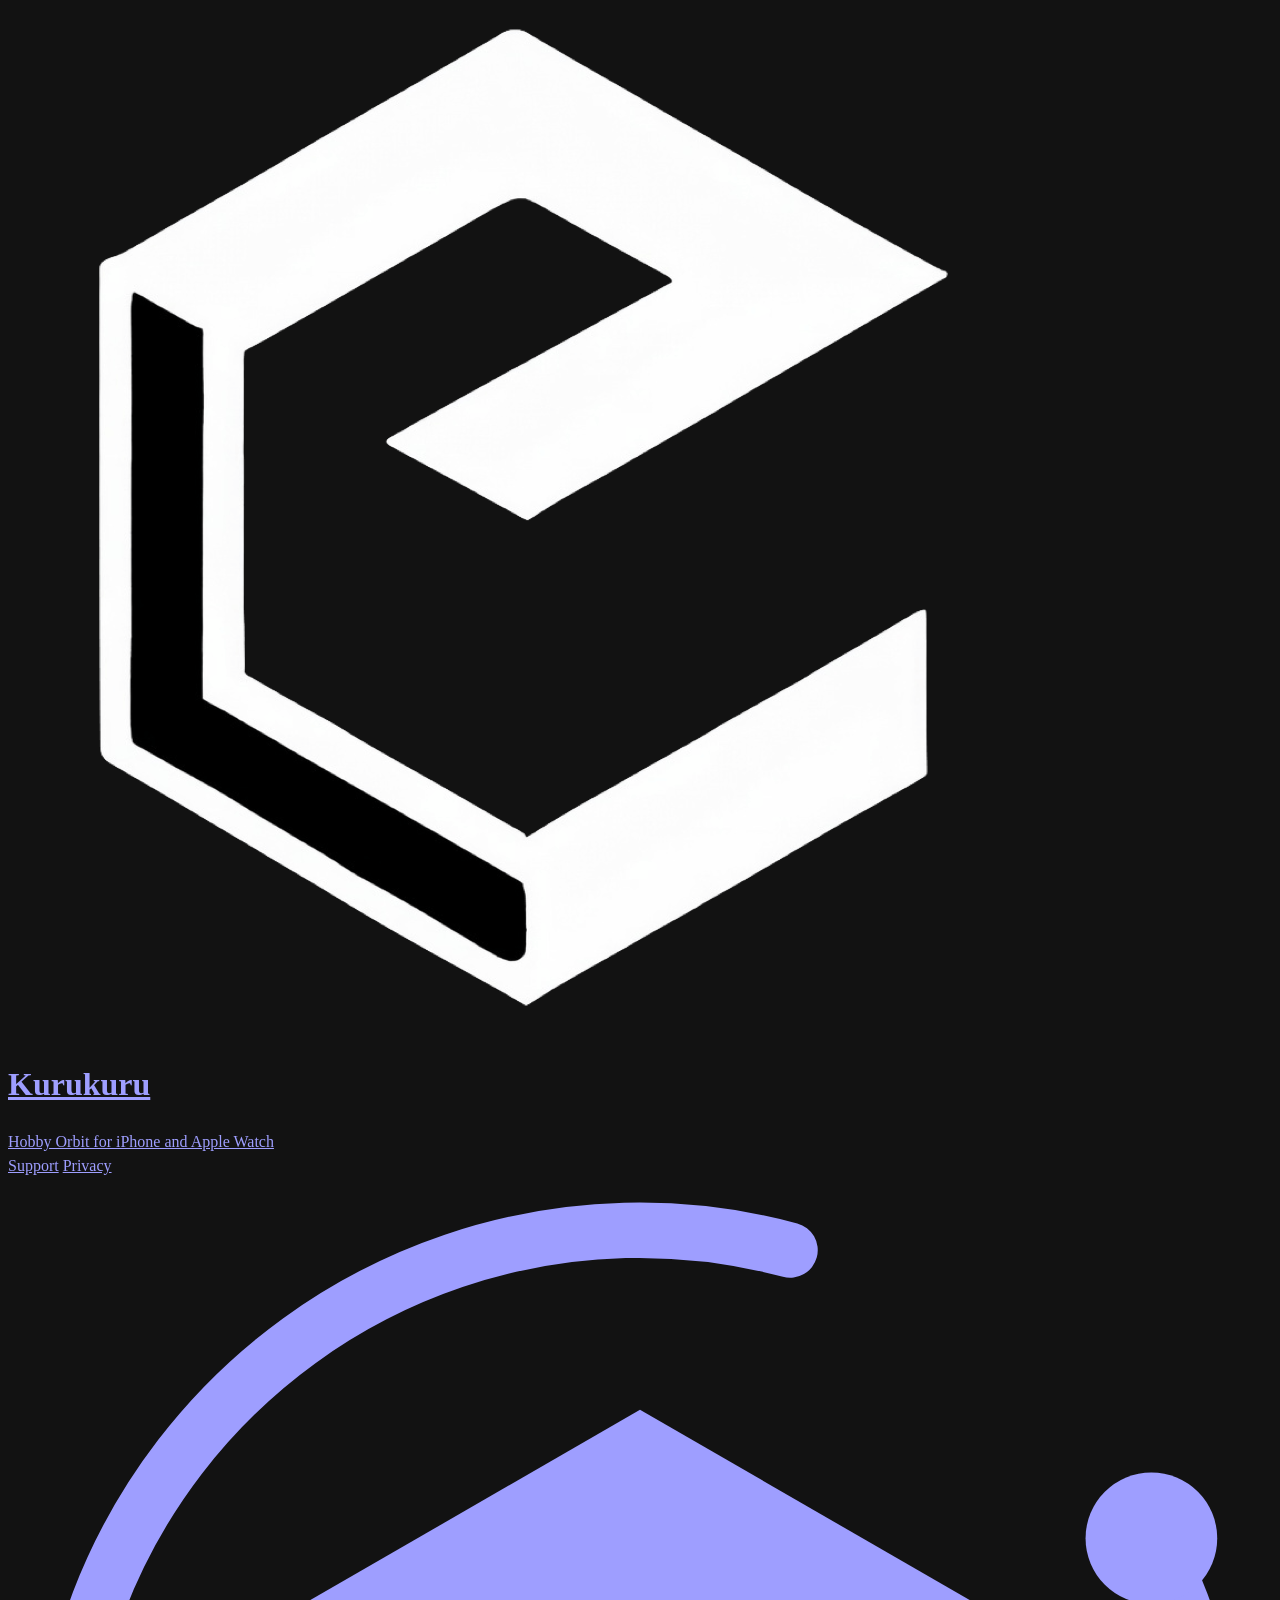
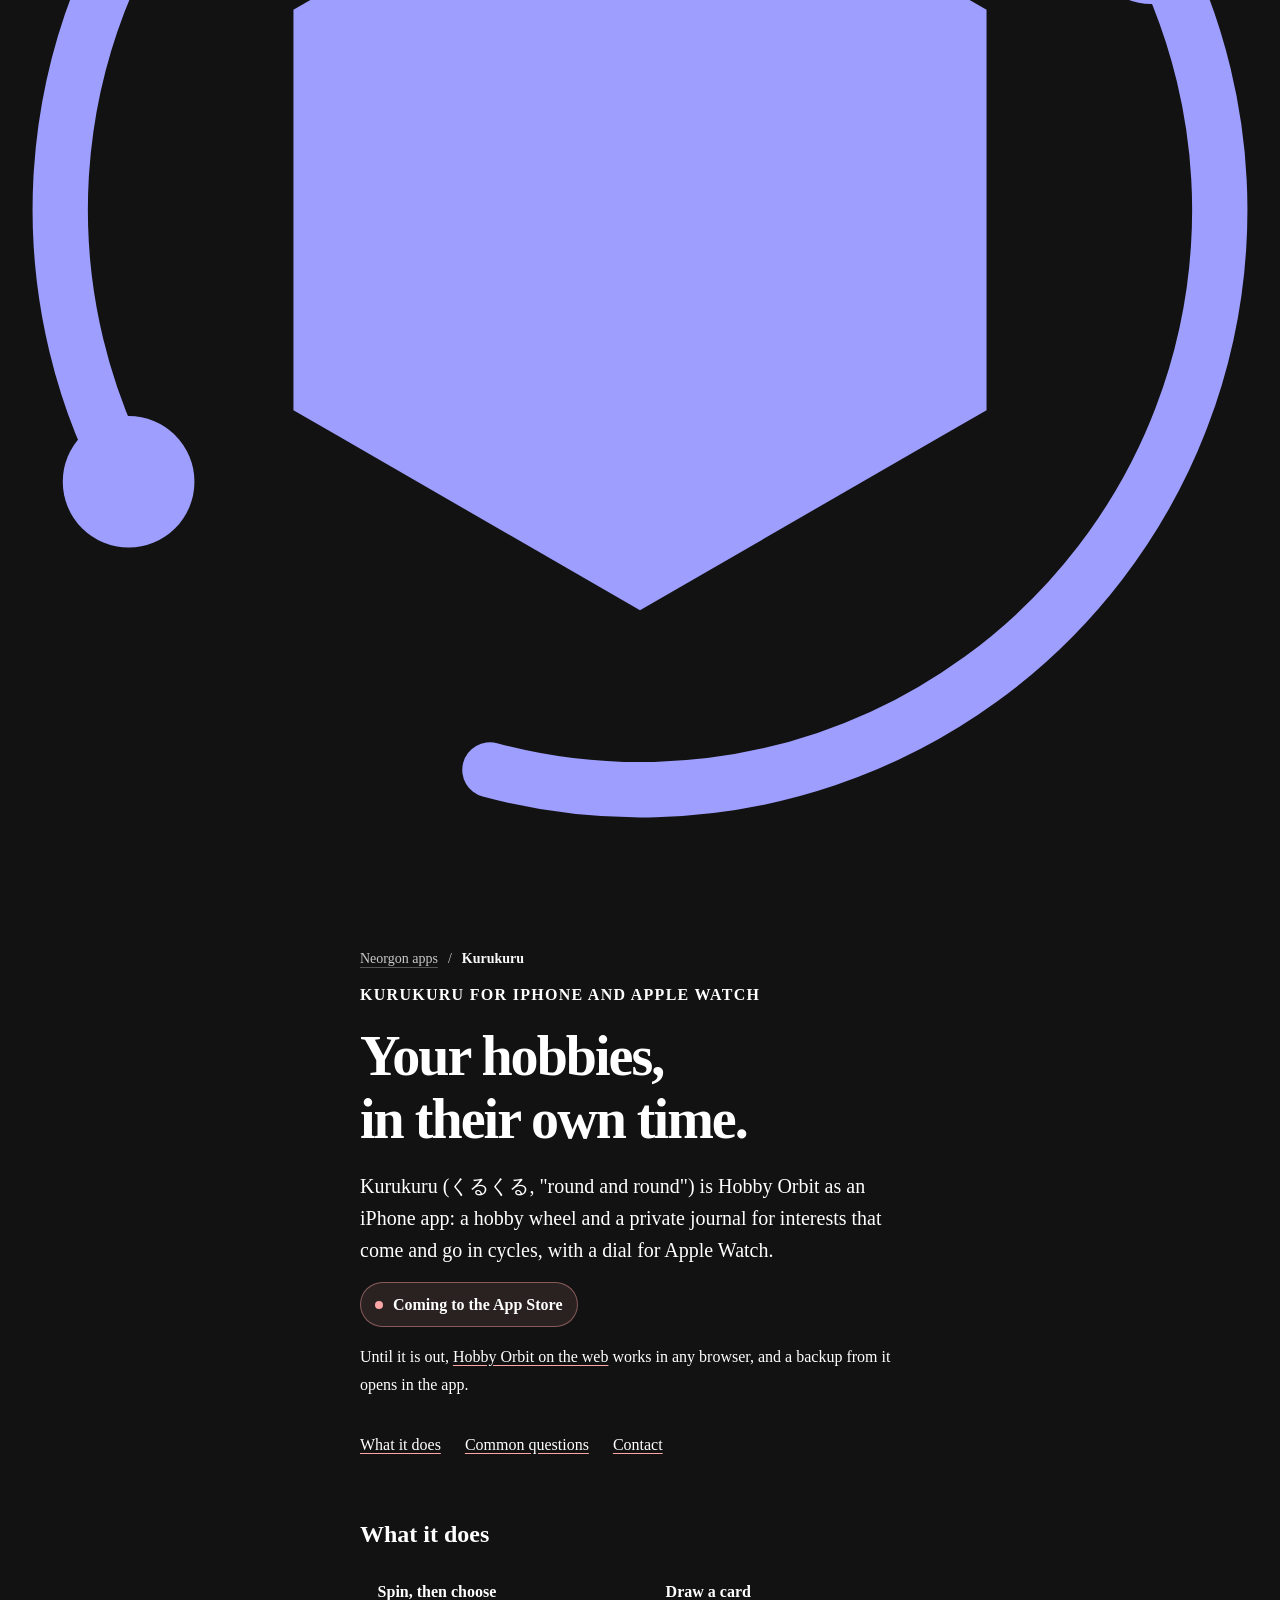
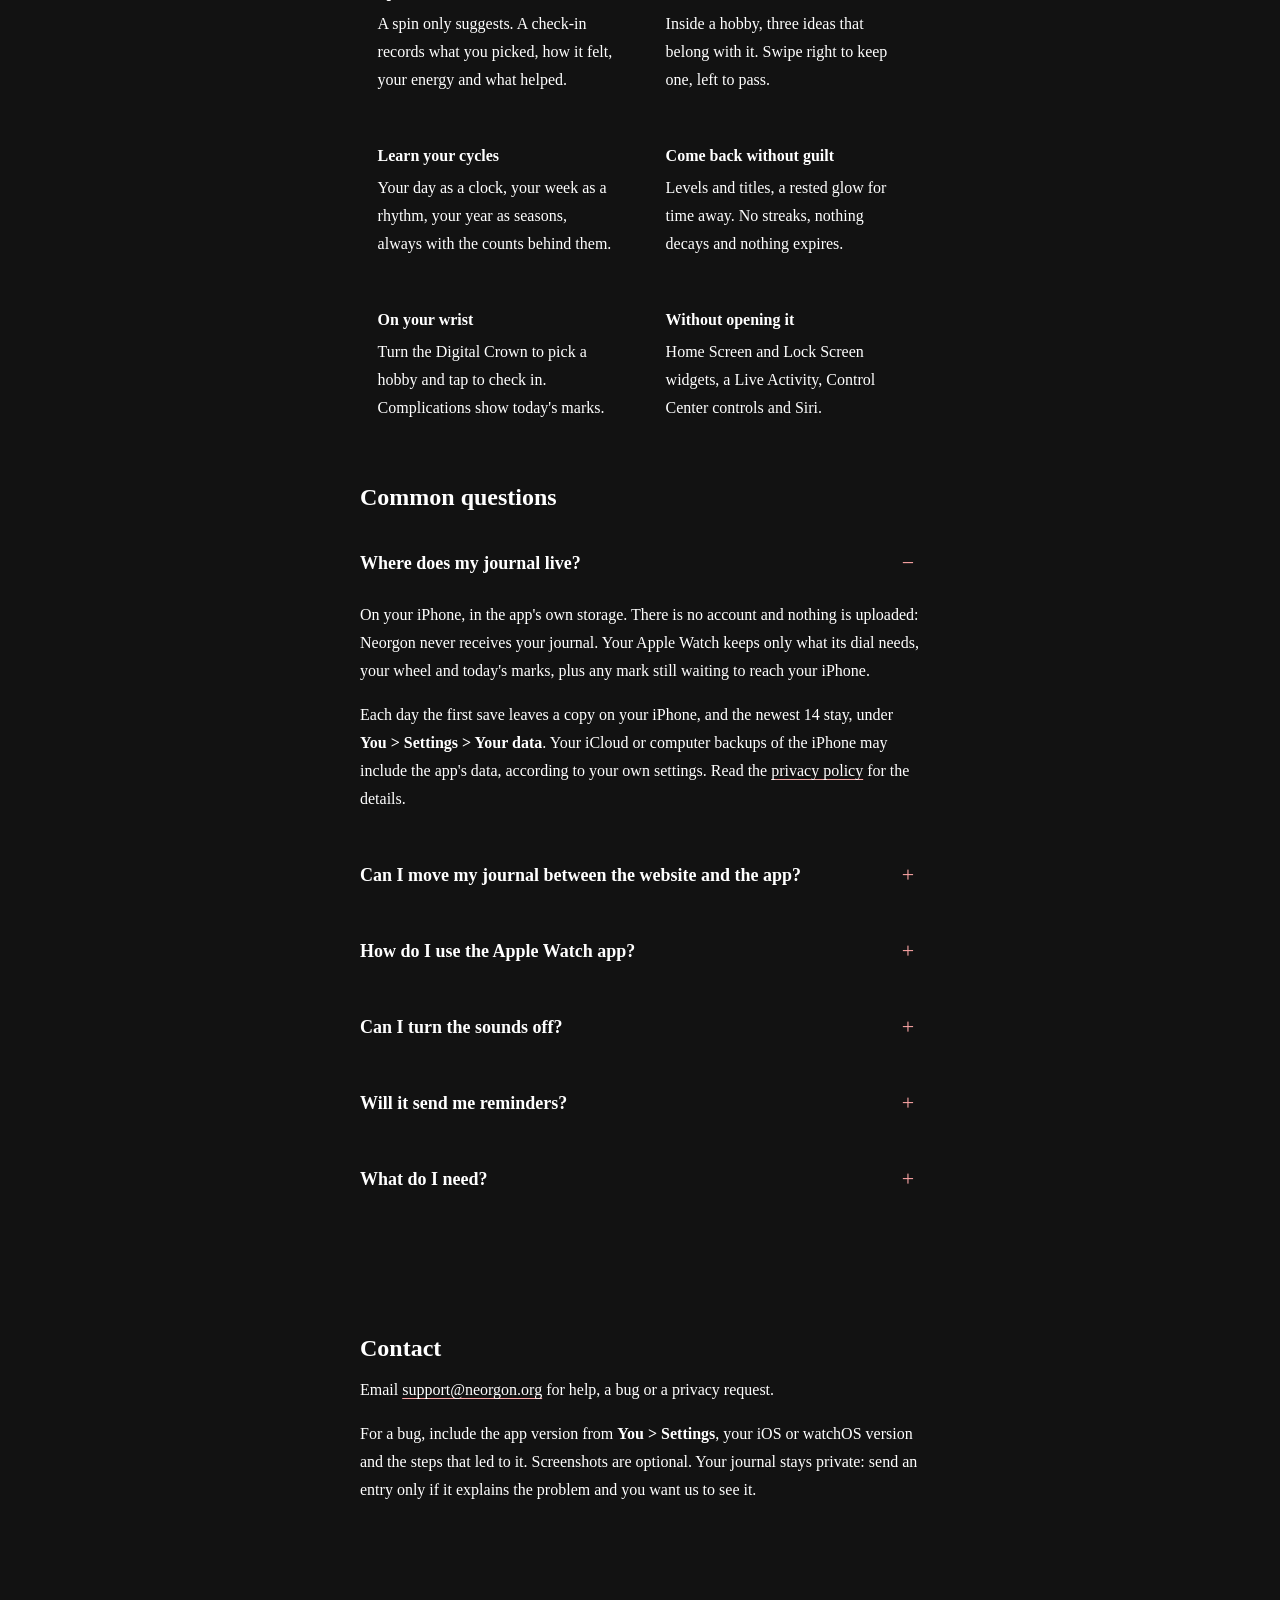
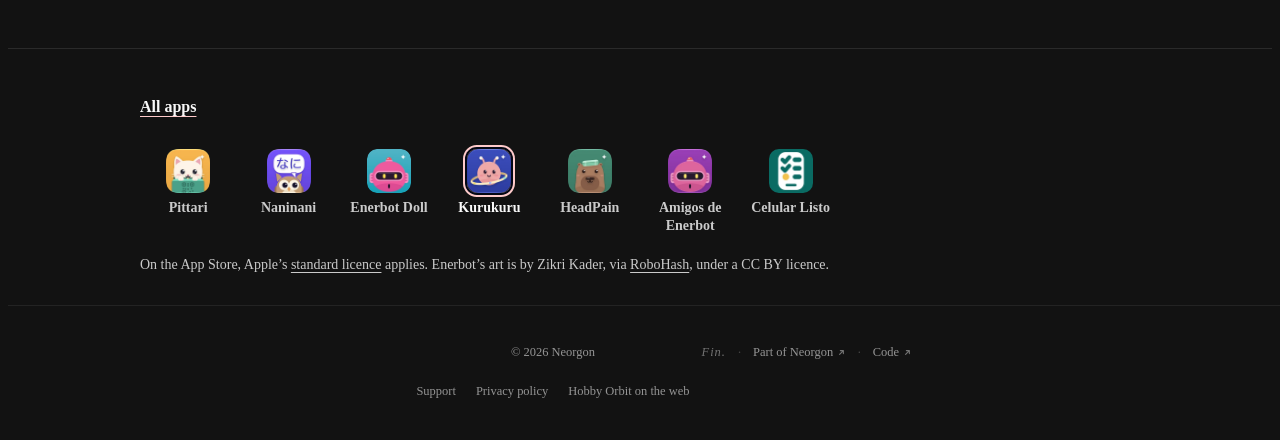
==== commit a3a7224a: "feat(kurukuru): A crumb back to the Neorgon apps catalog and the app family shelf" ====
--- a/kurukuru/index.html
+++ b/kurukuru/index.html
@@ -41,6 +41,8 @@
   <link rel="stylesheet" href="../css/neorgon-footer.css">
   <script defer src="../js/neorgon-footer.js"></script>
   <link rel="stylesheet" href="info.css">
+  <!-- The crumb and the app family shelf, stamped by apps-site/tools/build-catalog.py --stamp-family. -->
+  <link rel="stylesheet" href="family.css">
 </head>
 <body>
   <a class="skip-link" href="#main">Skip to content</a>
@@ -50,7 +52,7 @@
       <a href="./" class="header-title-link">
         <img src="../energon-classic-logo.png" class="header-logo-img" alt="">
         <div class="header-title-wrap">
-          <span class="info-brand">Kurukuru</span>
+          <h1>Kurukuru</h1>
           <div class="header-subtitle">Hobby Orbit for iPhone and Apple Watch</div>
         </div>
       </a>
@@ -76,6 +78,7 @@
 
   <main id="main" tabindex="-1">
     <article class="info-document">
+      <!-- neo-apps:crumb --><nav class="neo-crumb" aria-label="Breadcrumb"><a href="https://apps.neorgon.com/#kurukuru" hreflang="es">Neorgon apps</a><span class="neo-crumb__sep" aria-hidden="true">/</span><span aria-current="page">Kurukuru</span></nav><!-- /neo-apps:crumb -->
       <p class="info-kicker">Kurukuru for iPhone and Apple Watch</p>
       <h1>Your hobbies,<br>in their own time.</h1>
       <p class="info-lead">Kurukuru (くるくる, "round and round") is Hobby Orbit as an iPhone app: a hobby wheel and a private journal for interests that come and go in cycles, with a dial for Apple Watch.</p>
@@ -134,6 +137,8 @@
     </article>
   </main>
 
+  <!-- neo-apps:family --><nav class="neo-family" aria-label="Neorgon apps"><div class="neo-family__inner"><p class="neo-family__all"><a href="https://apps.neorgon.com/" hreflang="es">All apps</a></p><ul class="neo-family__shelf"><li><a class="neo-family__app" href="https://apps.neorgon.com/#pittari" hreflang="es"><img src="apps/pittari.webp" alt="" width="44" height="44" loading="lazy" decoding="async"><span>Pittari</span></a></li><li><a class="neo-family__app" href="https://apps.neorgon.com/#naninani" hreflang="es"><img src="apps/naninani.webp" alt="" width="44" height="44" loading="lazy" decoding="async"><span>Naninani</span></a></li><li><a class="neo-family__app" href="https://apps.neorgon.com/#enerbot-doll" hreflang="es"><img src="apps/enerbot-doll.webp" alt="" width="44" height="44" loading="lazy" decoding="async"><span>Enerbot Doll</span></a></li><li><a class="neo-family__app" href="https://apps.neorgon.com/#kurukuru" hreflang="es" aria-current="true"><img src="apps/kurukuru.webp" alt="" width="44" height="44" loading="lazy" decoding="async"><span>Kurukuru</span></a></li><li><a class="neo-family__app" href="https://apps.neorgon.com/#headpain" hreflang="es"><img src="apps/headpain.webp" alt="" width="44" height="44" loading="lazy" decoding="async"><span>HeadPain</span></a></li><li><a class="neo-family__app" href="https://apps.neorgon.com/#amigos" hreflang="es"><img src="apps/amigos.webp" alt="" width="44" height="44" loading="lazy" decoding="async"><span>Amigos de Enerbot</span></a></li><li><a class="neo-family__app" href="https://apps.neorgon.com/#celular-listo" hreflang="es"><img src="apps/celular-listo.webp" alt="" width="44" height="44" loading="lazy" decoding="async"><span>Celular Listo</span></a></li></ul><p class="neo-family__legal">On the App Store, Apple’s <a href="https://www.apple.com/legal/internet-services/itunes/dev/stdeula/" rel="noreferrer">standard licence</a> applies. Enerbot’s art is by Zikri Kader, via <a href="https://robohash.org/" rel="noreferrer">RoboHash</a>, under a CC BY licence.</p></div></nav><!-- /neo-apps:family -->
+
   <footer class="neo-footer" data-footer-mode="minimal">
     <p>© 2026 Neorgon</p>
     <nav class="info-pages" aria-label="Kurukuru pages"><a href="./" aria-current="page">Support</a><a href="privacy/">Privacy policy</a><a href="../">Hobby Orbit on the web</a></nav>
--- a/css/style.css
+++ b/css/style.css
@@ -259,5 +259,5 @@
   .appearance-fields > .field:last-child { grid-column: 1 / -1; }
 }
 @media (prefers-reduced-motion: reduce) {
-  *, *::before, *::after { animation-duration: .01ms !important; animation-iteration-count: 1 !important; transition-duration: .01ms !important; scroll-behavior: auto !important; }
-}
+  *, *::before, *::after { animation-duration: .01ms !important; animation-iteration-count: 1 !important; transition: none !important; scroll-behavior: auto !important; }
+}
--- a/css/neorgon-themes.css
+++ b/css/neorgon-themes.css
@@ -56,6 +56,7 @@
   --header-bg-end: #052e16;
   --header-glass: rgba(5, 46, 22, .45);
   --header-accent: #fbbf24;
+  --header-focus: oklch(0.97 0.02 85);  /* near-white in the theme's hue: header and Beacon focus rings */
   --header-border: rgba(251, 191, 36, .25);
   --header-border-strong: rgba(251, 191, 36, .45);
   --header-text: #fefce8;
@@ -91,6 +92,7 @@
   --header-bg-end: #020617;
   --header-glass: rgba(30, 27, 75, .45);
   --header-accent: #fcd34d;
+  --header-focus: oklch(0.97 0.02 90);
   --header-border: rgba(252, 211, 77, .24);
   --header-border-strong: rgba(252, 211, 77, .45);
   --header-text: #f5f3ff;
@@ -130,6 +132,7 @@
   --header-bg-end: #0c0a09;
   --header-glass: rgba(28, 25, 23, .5);
   --header-accent: #f97316;
+  --header-focus: oklch(0.97 0.02 55);
   --header-border: rgba(249, 115, 22, .22);
   --header-border-strong: rgba(249, 115, 22, .45);
   --header-text: #fff7ed;
@@ -165,6 +168,7 @@
   --header-bg-end: #000000;
   --header-glass: rgba(0, 12, 0, .45);
   --header-accent: #00ff41;
+  --header-focus: oklch(0.97 0.02 145);
   --header-border: rgba(0, 255, 65, .18);
   --header-border-strong: rgba(0, 255, 65, .4);
   --header-text: #ccffcc;
@@ -206,6 +210,7 @@
   --header-bg-end: #070c14;
   --header-glass: rgba(12, 20, 32, .5);
   --header-accent: #7dd3fc;
+  --header-focus: oklch(0.97 0.02 230);
   --header-border: rgba(125, 211, 252, .2);
   --header-border-strong: rgba(125, 211, 252, .38);
   --header-text: #f0f9ff;
@@ -241,6 +246,7 @@
   --header-bg-end: #140a14;
   --header-glass: rgba(40, 20, 36, .45);
   --header-accent: #fbcfe8;
+  --header-focus: oklch(0.97 0.02 350);
   --header-border: rgba(251, 207, 232, .22);
   --header-border-strong: rgba(251, 207, 232, .4);
   --header-text: #fff1f6;
@@ -271,6 +277,7 @@
   --header-bg-end: #0c0a0a;
   --header-glass: rgba(69, 10, 10, .45);
   --header-accent: #f59e0b;
+  --header-focus: oklch(0.97 0.02 75);
   --header-border: rgba(245, 158, 11, .25);
   --header-border-strong: rgba(245, 158, 11, .45);
   --header-text: #fef2f2;
--- a/css/neorgon-footer.css
+++ b/css/neorgon-footer.css
@@ -21,19 +21,48 @@
   --footer-line: 1.7;
   --footer-target: 24px;
 
-  /* Palette — inherits the header theme tokens so ?theme=matrix and the
-     fleet-wide season.css re-skin the footer too. Fallbacks keep the kit
-     usable on a page that never loads the header kit. */
+  /* Palette. --footer-bg, --footer-text, --footer-text-strong and
+     --footer-surface are plain defaults. The four that follow the header
+     (--footer-accent, --footer-border, --footer-border-strong,
+     --footer-hover) are deliberately NOT declared here: see "Header-derived
+     tokens" just below. A site still sets any of them, anywhere, to win. */
   --footer-bg: transparent;
-  --footer-border: var(--header-border, rgba(255, 255, 255, .07));
-  --footer-border-strong: var(--header-border-strong, rgba(255, 255, 255, .22));
   --footer-text: var(--text-muted, rgba(255, 255, 255, .55));
   --footer-text-strong: var(--text-secondary, #cacaca);
-  --footer-accent: var(--header-accent, #e879f9);
   --footer-surface: var(--surface-1, rgba(255, 255, 255, .03));
-  --footer-hover: var(--header-menu-hover, rgba(255, 255, 255, .08));
 
   --footer-z-top: 150; /* back-to-top: above content, below header (200) and modals (400) */
+
+  /* Back-to-top geometry. Phones get 14px and 38px. The gap is what the
+     button keeps above the footer once the footer scrolls into view (see
+     "Riding above the footer" at .neo-top). */
+  --footer-top-size: 40px;
+  --footer-top-inset: 20px;
+  --footer-top-gap: 8px;
+}
+
+/* ── Header-derived tokens ────────────────────────────────────
+   The accent, borders and hover follow the header: ?theme=, a named
+   header skin (data-header-skin) and an armed CDN season. Themes declare
+   on <html>, but skins and seasons declare on .header-bar, which the
+   footer does not sit inside, so the header kit (header.css) and
+   season.css hand the same --header-* tokens to these pieces as well:
+   .neo-footer, .neo-top, .neo-modal (the last two are appended to <body>).
+
+   That only helps if the tokens are resolved HERE, on the pieces. A
+   custom property's var() is resolved where it is declared, so the old
+   `:root { --footer-accent: var(--header-accent) }` baked in the root's
+   magenta and every footer focus ring on a slate or jade site stayed
+   magenta (queue #156). The --_footer-* names are private: read them,
+   never set them. A site's own --footer-accent, on :root, body or the
+   footer itself, still comes first. */
+.neo-footer,
+.neo-top,
+.neo-modal {
+  --_footer-accent: var(--footer-accent, var(--header-accent, #e879f9));
+  --_footer-border: var(--footer-border, var(--header-border, rgba(255, 255, 255, .07)));
+  --_footer-border-strong: var(--footer-border-strong, var(--header-border-strong, rgba(255, 255, 255, .22)));
+  --_footer-hover: var(--footer-hover, var(--header-menu-hover, rgba(255, 255, 255, .08)));
 }
 
 /* ── Always-at-the-bottom ─────────────────────────────────────
@@ -86,9 +115,12 @@
   padding: var(--footer-pad-block) var(--space-6, 24px);
   padding-bottom: calc(var(--footer-pad-block) + env(safe-area-inset-bottom, 0px));
   background: var(--footer-bg);
-  border-top: 1px solid var(--footer-border);
+  border-top: 1px solid var(--_footer-border);
   color: var(--footer-text);
-  font-size: .78rem;
+  /* Every size in this file is floored at 12px: reading text under it failed
+     the fleet's type floor (queue #154). max() keeps the rem scaling for a
+     site whose root runs larger, and only lifts one whose root runs small. */
+  font-size: max(12px, .78rem);
   line-height: var(--footer-line);
   text-align: center;
 }
@@ -112,7 +144,7 @@
 }
 .neo-footer a:hover,
 .neo-footer a:focus-visible { color: var(--footer-text-strong); text-decoration: underline; }
-.neo-footer a:focus-visible { outline: 2px solid var(--footer-accent); outline-offset: 3px; }
+.neo-footer a:focus-visible { outline: 2px solid var(--_footer-accent); outline-offset: 3px; }
 
 /* ── Meta bar (built by footer.js) ────────────────────────────── */
 .neo-footer-bar {
@@ -173,7 +205,7 @@
 .neo-footer-stamp {
   font-family: ui-monospace, SFMono-Regular, "SF Mono", Menlo, monospace;
   font-variant-numeric: tabular-nums;
-  font-size: .95em;
+  font-size: max(12px, .95em);
   opacity: .8;
 }
 
@@ -202,7 +234,7 @@
 .neo-footer[data-footer-mode="app"] {
   padding-top: var(--footer-pad-block-app);
   padding-bottom: calc(var(--footer-pad-block-app) + env(safe-area-inset-bottom, 0px));
-  font-size: .72rem;
+  font-size: max(12px, .75rem);
   background: var(--footer-surface);
 }
 .neo-footer[data-footer-mode="app"] .neo-footer-inner,
@@ -253,7 +285,7 @@
 .neo-footer-col h2,
 .neo-footer-col h3 {
   margin: 0 0 2px;
-  font-size: .72rem;
+  font-size: max(12px, .75rem);
   font-weight: 600;
   letter-spacing: .08em;
   text-transform: uppercase;
@@ -265,7 +297,7 @@
   justify-content: space-between;
   margin-top: 28px;
   padding-top: 18px;
-  border-top: 1px solid var(--footer-border);
+  border-top: 1px solid var(--_footer-border);
 }
 
 /* ── Theme switcher (opt-in: <meta name="neo-theme-switcher" content="footer">) */
@@ -276,7 +308,7 @@
   gap: 6px;
   height: var(--footer-control-h);
   padding: 0 10px;
-  border: 1px solid var(--footer-border);
+  border: 1px solid var(--_footer-border);
   border-radius: 999px;
   background: transparent;
   color: var(--footer-text);
@@ -287,8 +319,8 @@
 .neo-footer-theme-toggle:hover,
 .neo-footer-theme-toggle[aria-expanded="true"] {
   color: var(--footer-text-strong);
-  border-color: var(--footer-border-strong);
-  background: var(--footer-hover);
+  border-color: var(--_footer-border-strong);
+  background: var(--_footer-hover);
 }
 .neo-footer-theme-toggle svg { width: 15px; height: 15px; display: block; }
 
@@ -301,7 +333,7 @@
   padding: 6px;
   list-style: none;
   background: var(--header-menu-bg, #10142a);
-  border: 1px solid var(--footer-border-strong);
+  border: 1px solid var(--_footer-border-strong);
   border-radius: 10px;
   box-shadow: 0 -10px 30px rgba(0, 0, 0, .5);
   display: none;
@@ -325,7 +357,7 @@
   cursor: pointer;
 }
 .neo-footer-menu button:hover,
-.neo-footer-menu button:focus-visible { background: var(--footer-hover); outline: none; }
+.neo-footer-menu button:focus-visible { background: var(--_footer-hover); outline: none; }
 .neo-footer-menu .theme-swatch {
   width: 12px;
   height: 12px;
@@ -336,22 +368,33 @@
 .neo-footer-menu [aria-checked="true"]::after {
   content: "✓";
   margin-left: auto;
-  color: var(--footer-accent);
-}
-
-/* ── Back to top (built by footer.js; data-footer-top="off" disables) ── */
+  color: var(--_footer-accent);
+}
+
+/* ── Back to top (built by footer.js; data-footer-top="off" disables) ──
+   Riding above the footer. The button is fixed in the bottom-right corner,
+   and at the foot of the page that corner is the footer's: it sat on
+   floorplan's v1.0.0 stamp at 390px, and on the right end of the bar or the
+   note in every mode somewhere between 390 and 1440px (84 of 283 fleet views,
+   2026-11-12). Over a bar link it then stepped aside, so it vanished exactly
+   where a reader wants it. footer.js writes how much of the footer is on
+   screen into --_footer-top-lift, and the button rests that far up plus
+   --footer-top-gap, never lower than its corner. The footer keeps its layout
+   and its height budget; reserving room inside the bar instead cost 13 fleet
+   views a line, minimal one-row footers among them. */
 .neo-top {
   position: fixed;
-  right: 20px;
-  bottom: calc(20px + env(safe-area-inset-bottom, 0px));
+  right: var(--footer-top-inset);
+  bottom: max(calc(var(--footer-top-inset) + env(safe-area-inset-bottom, 0px)),
+              calc(var(--_footer-top-lift, 0px) + var(--footer-top-gap)));
   z-index: var(--footer-z-top);
   display: inline-flex;
   align-items: center;
   justify-content: center;
-  width: 40px;
-  height: 40px;
+  width: var(--footer-top-size);
+  height: var(--footer-top-size);
   padding: 0;
-  border: 1px solid var(--footer-border-strong);
+  border: 1px solid var(--_footer-border-strong);
   border-radius: 50%;
   background: var(--header-menu-bg, #10142a);
   color: var(--footer-text-strong);
@@ -367,12 +410,13 @@
   transition: opacity var(--dur, 200ms) ease, transform var(--dur, 200ms) ease, visibility var(--dur, 200ms);
 }
 .neo-top.is-visible { opacity: .9; visibility: visible; transform: none; pointer-events: auto; }
-.neo-top:hover { opacity: 1; background: var(--footer-hover); color: var(--header-text, #f9f9f9); }
-.neo-top:focus-visible { outline: 2px solid var(--footer-accent); outline-offset: 3px; opacity: 1; visibility: visible; transform: none; pointer-events: auto; }
+.neo-top:hover { opacity: 1; background: var(--_footer-hover); color: var(--header-text, #f9f9f9); }
+.neo-top:focus-visible { outline: 2px solid var(--_footer-accent); outline-offset: 3px; opacity: 1; visibility: visible; transform: none; pointer-events: auto; }
 .neo-top svg { width: 18px; height: 18px; display: block; }
 
 /* ── Mobile ───────────────────────────────────────────────────── */
 @media (max-width: 700px) {
+  :root { --footer-top-size: 38px; --footer-top-inset: 14px; }
   .neo-footer { padding-left: var(--space-4, 16px); padding-right: var(--space-4, 16px); }
   .neo-footer[data-footer-mode="content"] {
     text-align: center;
@@ -384,7 +428,6 @@
   .neo-footer-tagline { max-width: none; }
   .neo-footer-col { align-items: center; }
   .neo-footer[data-footer-mode="content"] .neo-footer-bar { justify-content: center; }
-  .neo-top { right: 14px; bottom: calc(14px + env(safe-area-inset-bottom, 0px)); width: 38px; height: 38px; }
 }
 
 /* ── Reduced motion ───────────────────────────────────────────── */
@@ -417,7 +460,7 @@
   color: var(--footer-text-strong);
   text-decoration-style: solid;
 }
-.neo-footer-disclaimer:focus-visible { outline: 2px solid var(--footer-accent); outline-offset: 3px; }
+.neo-footer-disclaimer:focus-visible { outline: 2px solid var(--_footer-accent); outline-offset: 3px; }
 
 .neo-modal {
   width: min(640px, calc(100vw - 32px));
@@ -428,7 +471,7 @@
      did exactly that. Too site-dependent to leave implicit. */
   margin: auto;
   padding: 0;
-  border: 1px solid var(--footer-border-strong);
+  border: 1px solid var(--_footer-border-strong);
   border-radius: 12px;
   background: var(--header-bg-end, #0d0d12);
   color: var(--footer-text-strong);
@@ -445,7 +488,7 @@
   align-items: center;
   gap: 12px;
   padding: 16px 18px;
-  border-bottom: 1px solid var(--footer-border);
+  border-bottom: 1px solid var(--_footer-border);
 }
 .neo-modal-title {
   margin: 0;
@@ -463,15 +506,15 @@
   width: var(--footer-control-h);
   height: var(--footer-control-h);
   padding: 0;
-  border: 1px solid var(--footer-border-strong);
+  border: 1px solid var(--_footer-border-strong);
   border-radius: 8px;
   background: transparent;
   color: var(--footer-text);
   cursor: pointer;
   transition: color var(--dur, 200ms) ease, background var(--dur, 200ms) ease;
 }
-.neo-modal-close:hover { color: var(--footer-text-strong); background: var(--footer-hover); }
-.neo-modal-close:focus-visible { outline: 2px solid var(--footer-accent); outline-offset: 2px; }
+.neo-modal-close:hover { color: var(--footer-text-strong); background: var(--_footer-hover); }
+.neo-modal-close:focus-visible { outline: 2px solid var(--_footer-accent); outline-offset: 2px; }
 .neo-modal-close svg { width: 18px; height: 18px; display: block; }
 
 .neo-modal-body {
@@ -485,7 +528,7 @@
 .neo-modal-body > :last-child { margin-bottom: 0; }
 .neo-modal-body p { margin: 0 0 .9em; }
 .neo-modal-body strong { color: var(--footer-text-strong); font-weight: 620; }
-.neo-modal-body a { color: var(--footer-accent); text-decoration: underline; }
+.neo-modal-body a { color: var(--_footer-accent); text-decoration: underline; }
 
 @media (max-width: 700px) {
   .neo-modal { width: calc(100vw - 20px); max-height: 84dvh; }
--- a/kurukuru/info.css
+++ b/kurukuru/info.css
@@ -1,7 +1,7 @@
 /* Kurukuru's support and privacy pages: static documents in Hobby Orbit's
    palette (css/style.css) and the fleet shell. The header and footer are the
-   vendored kits; only the brand line in the header is styled here. */
-.info-brand { font-size: 1.2rem; font-weight: 600; line-height: 1.2; letter-spacing: .015em; color: var(--header-text, var(--text-primary)); white-space: nowrap; }
+   vendored kits and nothing here styles them, in print either: the footer
+   kit prints the footer with its link addresses, for provenance. */
 
 .info-document { width: min(100% - 32px, 70ch); margin: 0 auto; padding: clamp(40px, 7vw, 88px) 0 72px; }
 .info-document h1 { font-size: clamp(2.25rem, 7vw, 3.5rem); line-height: 1.12; letter-spacing: -.035em; margin: .5rem 0 1.25rem; }
@@ -46,7 +46,7 @@
   .info-document a { transition: text-decoration-color .2s var(--ease-out); }
 }
 @media print {
-  .header-bar, .neo-footer, .skip-link, .info-contents { display: none; }
+  .skip-link, .info-contents { display: none; }
   .info-document { width: 100%; padding: 0; }
   .info-document details { break-inside: avoid; }
 }
--- a/kurukuru/family.css
+++ b/kurukuru/family.css
@@ -0,0 +1,90 @@
+/* The app family's shared pieces: the crumb back to the catalog and the shelf at
+   the foot of every help and privacy page. Canonical in apps-site/css/family.css;
+   tools/build-catalog.py --stamp-family copies it byte for byte to
+   hobbyorbit-site/kurukuru/family.css for Kurukuru's pages, so edit it here.
+   Tokens come from the fleet's base.css, with the values as fallbacks. */
+
+.neo-crumb-row { display: flex; flex-wrap: wrap; align-items: center; justify-content: space-between; gap: 0 24px; }
+.neo-crumb {
+  display: flex;
+  flex-wrap: wrap;
+  align-items: center;
+  gap: 0 10px;
+  color: var(--text-secondary, #cacaca);
+  font-size: 0.875rem;
+  line-height: 1.4;
+}
+.neo-crumb a {
+  display: inline-flex;
+  align-items: center;
+  min-height: 44px;
+  color: var(--text-secondary, #cacaca);
+  text-decoration: underline;
+  text-decoration-color: rgb(255 255 255 / 28%);
+  text-underline-offset: 0.25em;
+}
+.neo-crumb a:hover { color: var(--text-primary, #f9f9f9); text-decoration-color: currentColor; }
+.neo-crumb [aria-current] { color: var(--text-primary, #f9f9f9); font-weight: 600; }
+.neo-crumb__sep { color: var(--text-secondary, #cacaca); }
+
+.neo-family {
+  width: 100%;
+  margin-top: 56px;
+  padding: 36px 0 28px;
+  border-top: 1px solid var(--border, rgb(255 255 255 / 10%));
+}
+.neo-family__inner { width: min(100% - 32px, 1000px); margin: 0 auto; display: grid; gap: 12px; }
+.neo-family__shelf {
+  list-style: none;
+  margin: 0;
+  padding: 0;
+  display: grid;
+  grid-template-columns: repeat(auto-fill, minmax(88px, 1fr));
+  gap: 4px;
+}
+.neo-family__app {
+  display: grid;
+  justify-items: center;
+  align-content: start;
+  gap: 6px;
+  height: 100%;
+  padding: 8px 2px;
+  border-radius: 14px;
+  color: var(--text-secondary, #cacaca);
+  font-size: 0.875rem;
+  font-weight: 600;
+  line-height: 1.25;
+  text-align: center;
+  text-decoration: none;
+}
+.neo-family__app img { width: 44px; height: 44px; border-radius: 22.5%; }
+.neo-family__app:hover { background: var(--surface-2, rgb(255 255 255 / 6%)); color: var(--text-primary, #f9f9f9); }
+.neo-family__app[aria-current] { color: var(--text-primary, #f9f9f9); }
+.neo-family__app[aria-current] img { box-shadow: 0 0 0 2px var(--bg, #040714), 0 0 0 4px var(--app-ink, var(--accent-bright, #e08fdf)); }
+.neo-family__all, .neo-family__legal { margin: 0; }
+.neo-family__all a {
+  display: inline-flex;
+  align-items: center;
+  min-height: 44px;
+  color: var(--text-primary, #f9f9f9);
+  font-size: 1rem;
+  font-weight: 600;
+  text-decoration: underline;
+  text-decoration-color: var(--app-ink, var(--accent-bright, #e08fdf));
+  text-underline-offset: 0.25em;
+}
+.neo-family__legal { max-width: 46rem; color: var(--text-secondary, #cacaca); font-size: 0.875rem; line-height: 1.6; }
+.neo-family__legal a { color: inherit; text-decoration: underline; text-underline-offset: 0.2em; }
+.neo-family__legal a:hover, .neo-family__all a:hover { color: var(--text-primary, #f9f9f9); text-decoration-thickness: 2px; }
+.neo-family :focus-visible, .neo-crumb :focus-visible {
+  outline: 2px solid var(--app-ink, var(--accent-bright, #e08fdf));
+  outline-offset: 3px;
+  border-radius: 4px;
+}
+
+@media (max-width: 480px) {
+  .neo-family__shelf { grid-template-columns: repeat(4, minmax(0, 1fr)); }
+}
+@media print {
+  .neo-family { display: none; }
+}
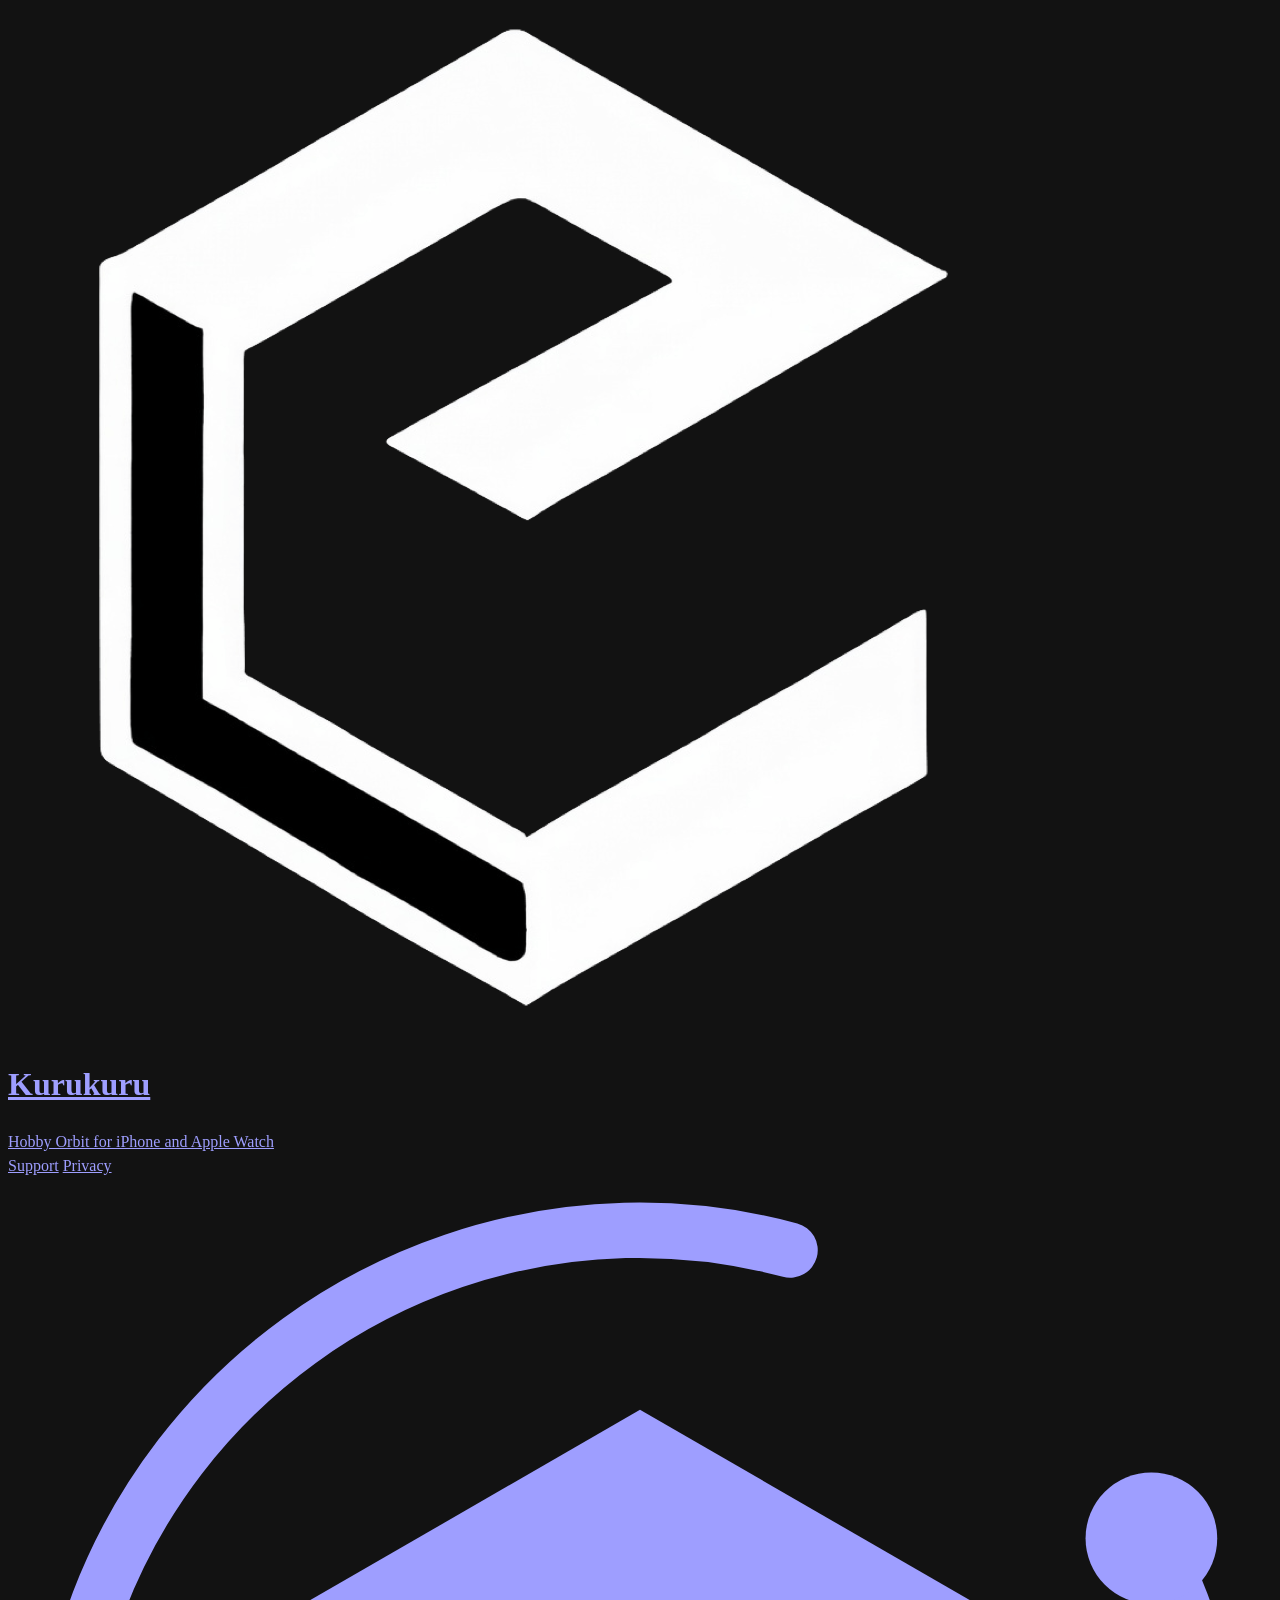
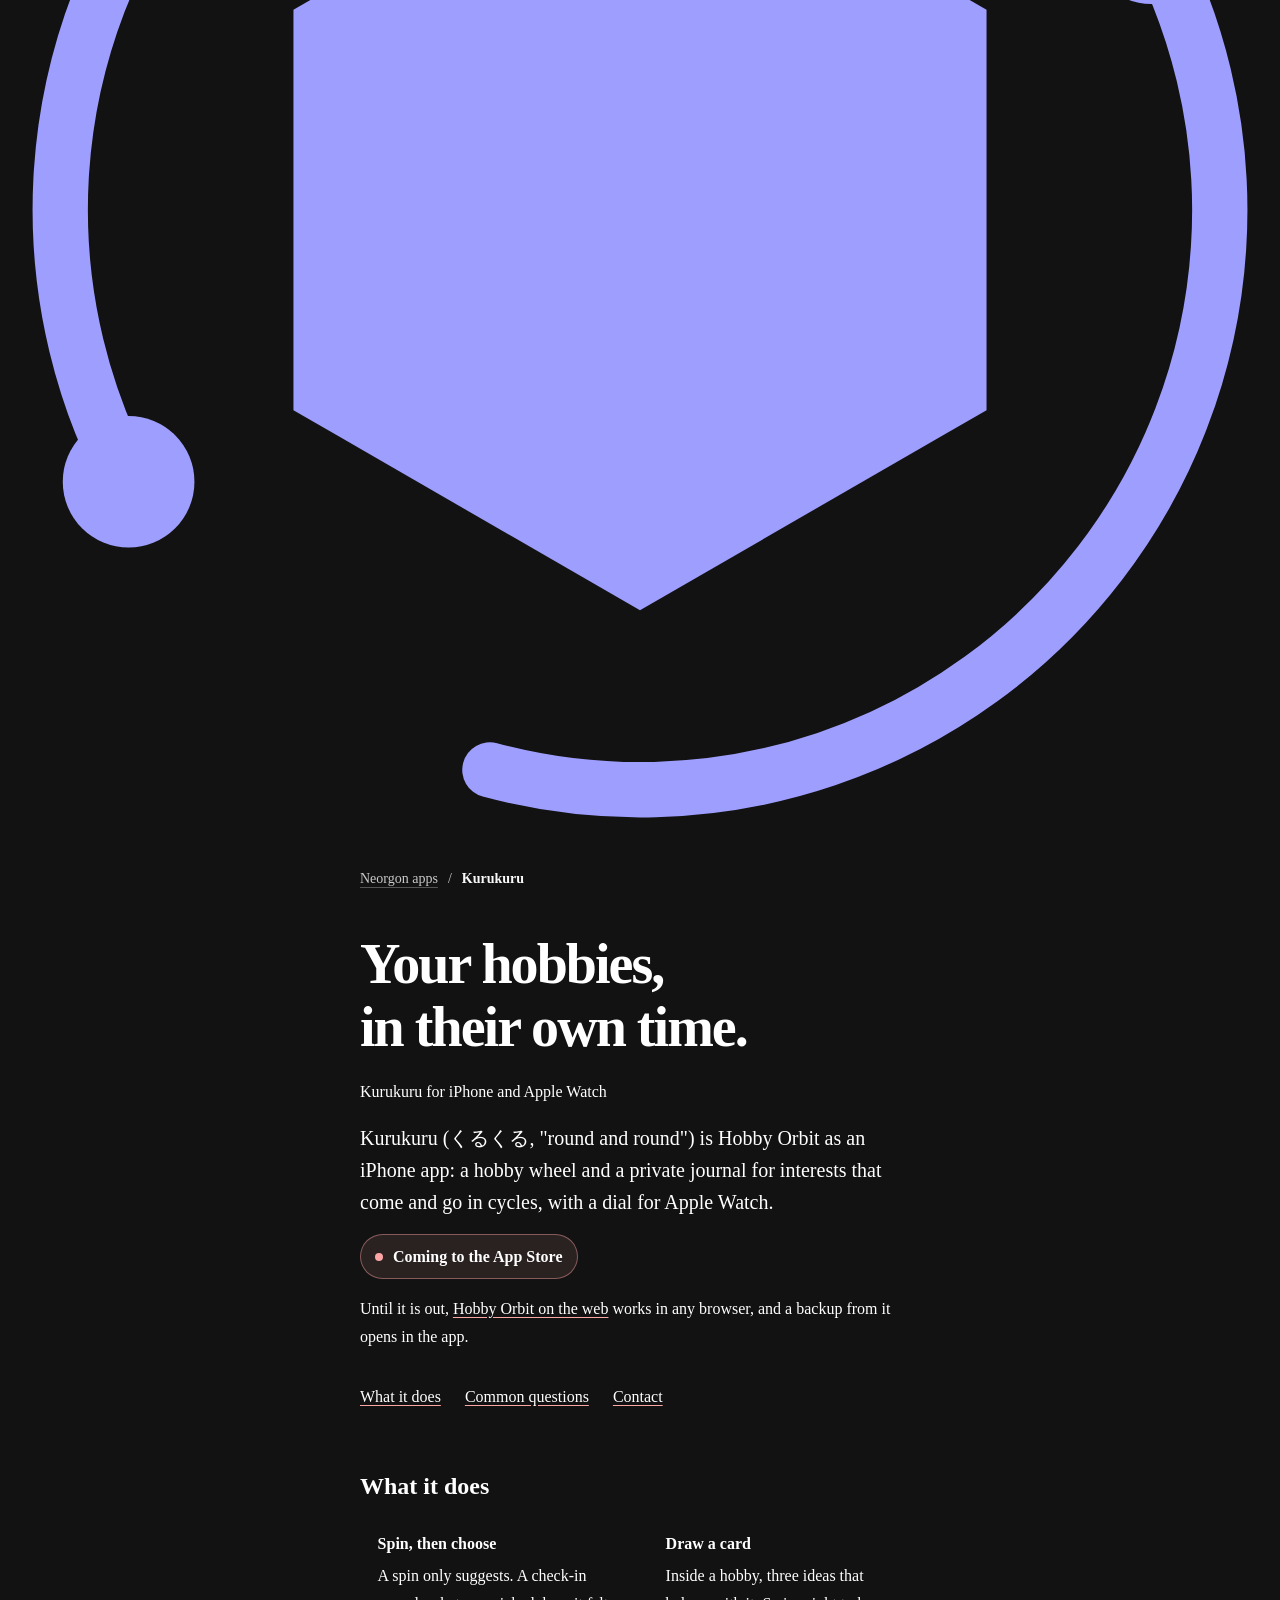
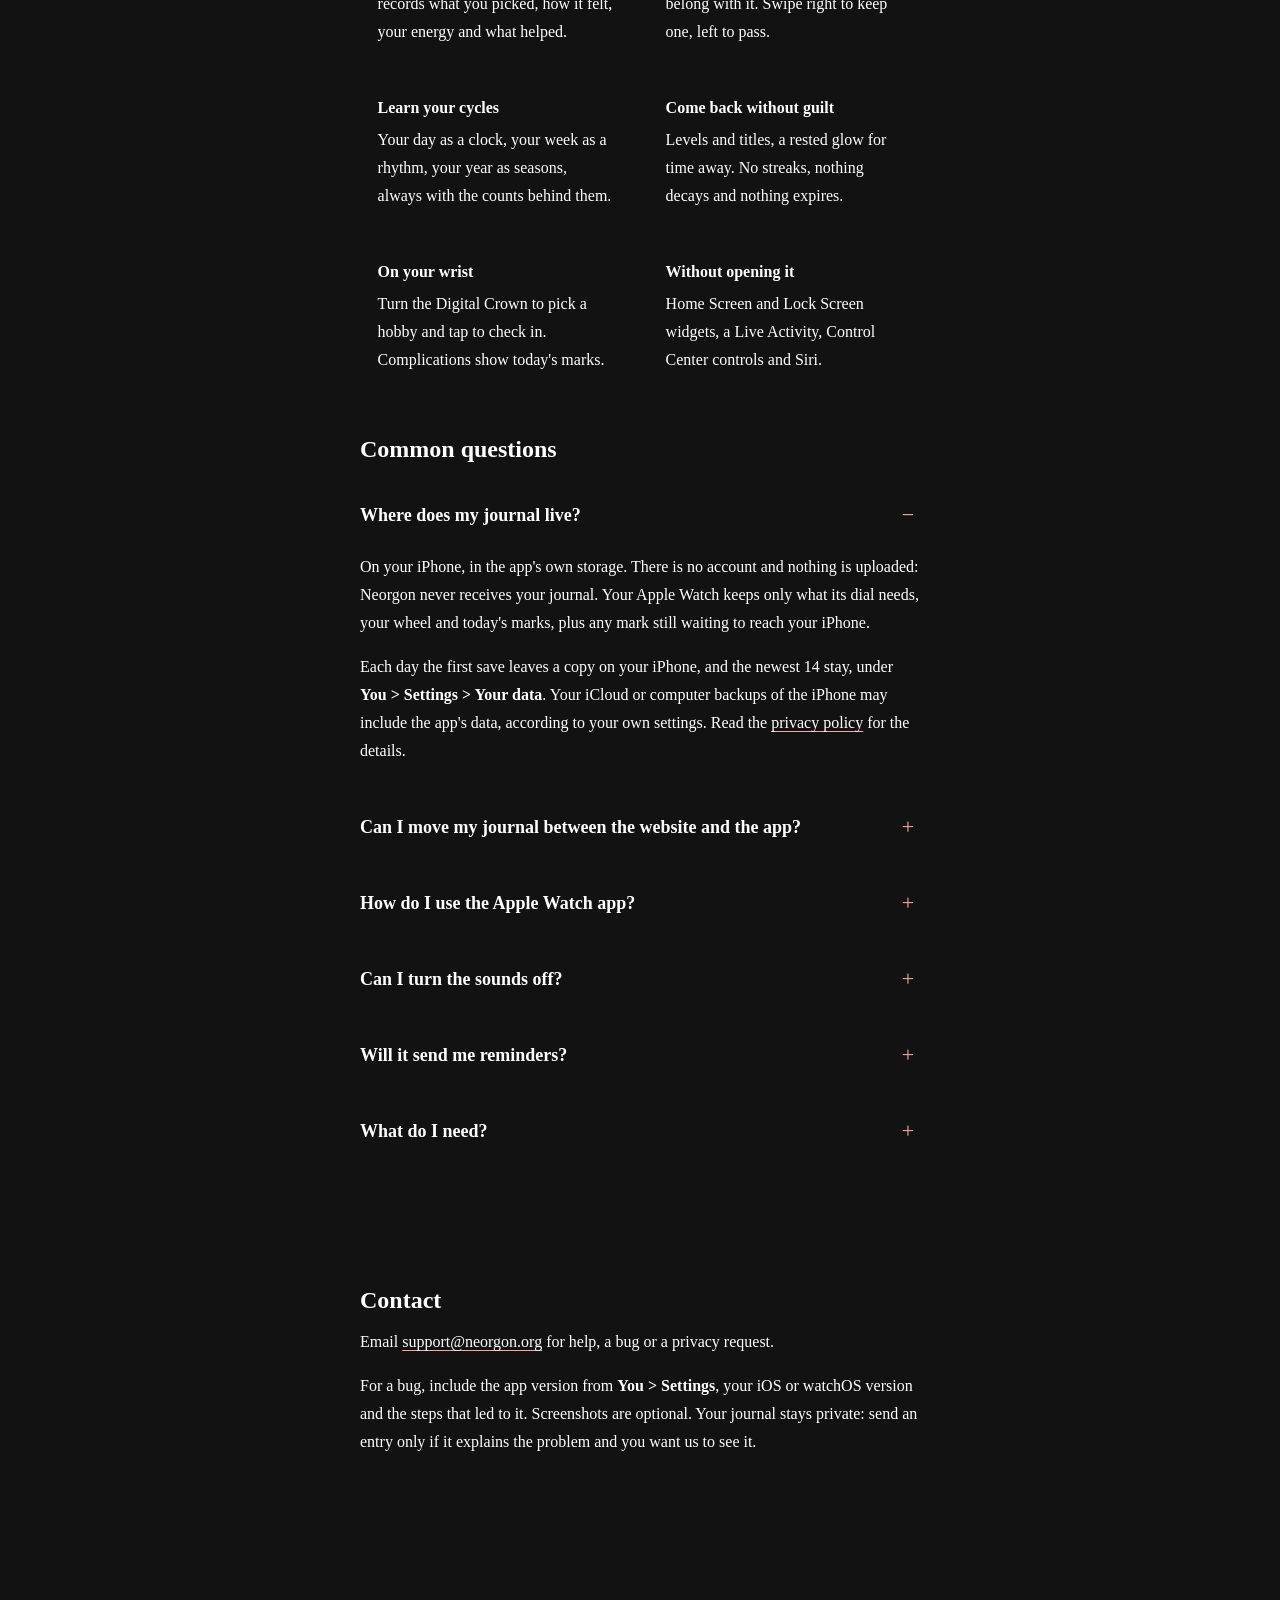
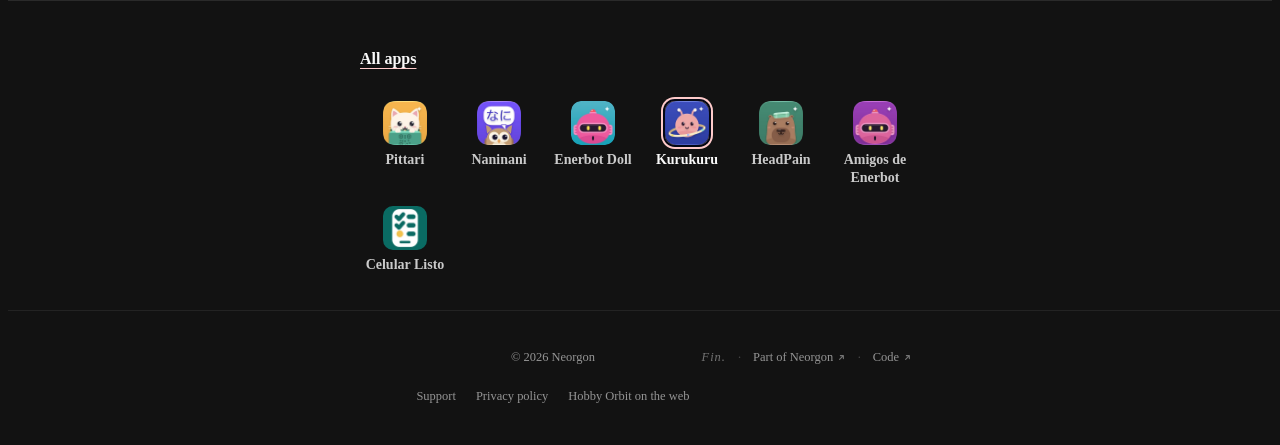
==== commit 691b4963: "style(kurukuru): The kicker follows the h1, the crumb sits under the header and the app shelf lines " ====
--- a/kurukuru/index.html
+++ b/kurukuru/index.html
@@ -79,8 +79,8 @@
   <main id="main" tabindex="-1">
     <article class="info-document">
       <!-- neo-apps:crumb --><nav class="neo-crumb" aria-label="Breadcrumb"><a href="https://apps.neorgon.com/#kurukuru" hreflang="es">Neorgon apps</a><span class="neo-crumb__sep" aria-hidden="true">/</span><span aria-current="page">Kurukuru</span></nav><!-- /neo-apps:crumb -->
+      <h1>Your hobbies,<br>in their own time.</h1>
       <p class="info-kicker">Kurukuru for iPhone and Apple Watch</p>
-      <h1>Your hobbies,<br>in their own time.</h1>
       <p class="info-lead">Kurukuru (くるくる, "round and round") is Hobby Orbit as an iPhone app: a hobby wheel and a private journal for interests that come and go in cycles, with a dial for Apple Watch.</p>
       <p class="info-status">Coming to the App Store</p>
       <p>Until it is out, <a href="../">Hobby Orbit on the web</a> works in any browser, and a backup from it opens in the app.</p>
@@ -137,7 +137,7 @@
     </article>
   </main>
 
-  <!-- neo-apps:family --><nav class="neo-family" aria-label="Neorgon apps"><div class="neo-family__inner"><p class="neo-family__all"><a href="https://apps.neorgon.com/" hreflang="es">All apps</a></p><ul class="neo-family__shelf"><li><a class="neo-family__app" href="https://apps.neorgon.com/#pittari" hreflang="es"><img src="apps/pittari.webp" alt="" width="44" height="44" loading="lazy" decoding="async"><span>Pittari</span></a></li><li><a class="neo-family__app" href="https://apps.neorgon.com/#naninani" hreflang="es"><img src="apps/naninani.webp" alt="" width="44" height="44" loading="lazy" decoding="async"><span>Naninani</span></a></li><li><a class="neo-family__app" href="https://apps.neorgon.com/#enerbot-doll" hreflang="es"><img src="apps/enerbot-doll.webp" alt="" width="44" height="44" loading="lazy" decoding="async"><span>Enerbot Doll</span></a></li><li><a class="neo-family__app" href="https://apps.neorgon.com/#kurukuru" hreflang="es" aria-current="true"><img src="apps/kurukuru.webp" alt="" width="44" height="44" loading="lazy" decoding="async"><span>Kurukuru</span></a></li><li><a class="neo-family__app" href="https://apps.neorgon.com/#headpain" hreflang="es"><img src="apps/headpain.webp" alt="" width="44" height="44" loading="lazy" decoding="async"><span>HeadPain</span></a></li><li><a class="neo-family__app" href="https://apps.neorgon.com/#amigos" hreflang="es"><img src="apps/amigos.webp" alt="" width="44" height="44" loading="lazy" decoding="async"><span>Amigos de Enerbot</span></a></li><li><a class="neo-family__app" href="https://apps.neorgon.com/#celular-listo" hreflang="es"><img src="apps/celular-listo.webp" alt="" width="44" height="44" loading="lazy" decoding="async"><span>Celular Listo</span></a></li></ul><p class="neo-family__legal">On the App Store, Apple’s <a href="https://www.apple.com/legal/internet-services/itunes/dev/stdeula/" rel="noreferrer">standard licence</a> applies. Enerbot’s art is by Zikri Kader, via <a href="https://robohash.org/" rel="noreferrer">RoboHash</a>, under a CC BY licence.</p></div></nav><!-- /neo-apps:family -->
+  <!-- neo-apps:family --><nav class="neo-family" aria-label="Neorgon apps"><div class="neo-family__inner"><p class="neo-family__all"><a href="https://apps.neorgon.com/" hreflang="es">All apps</a></p><ul class="neo-family__shelf"><li><a class="neo-family__app" href="https://apps.neorgon.com/#pittari" hreflang="es"><img src="apps/pittari.webp" alt="" width="44" height="44" loading="lazy" decoding="async"><span>Pittari</span></a></li><li><a class="neo-family__app" href="https://apps.neorgon.com/#naninani" hreflang="es"><img src="apps/naninani.webp" alt="" width="44" height="44" loading="lazy" decoding="async"><span>Naninani</span></a></li><li><a class="neo-family__app" href="https://apps.neorgon.com/#enerbot-doll" hreflang="es"><img src="apps/enerbot-doll.webp" alt="" width="44" height="44" loading="lazy" decoding="async"><span>Enerbot Doll</span></a></li><li><a class="neo-family__app" href="https://apps.neorgon.com/#kurukuru" hreflang="es" aria-current="true"><img src="apps/kurukuru.webp" alt="" width="44" height="44" loading="lazy" decoding="async"><span>Kurukuru</span></a></li><li><a class="neo-family__app" href="https://apps.neorgon.com/#headpain" hreflang="es"><img src="apps/headpain.webp" alt="" width="44" height="44" loading="lazy" decoding="async"><span>HeadPain</span></a></li><li><a class="neo-family__app" href="https://apps.neorgon.com/#amigos" hreflang="es"><img src="apps/amigos.webp" alt="" width="44" height="44" loading="lazy" decoding="async"><span>Amigos de Enerbot</span></a></li><li><a class="neo-family__app" href="https://apps.neorgon.com/#celular-listo" hreflang="es"><img src="apps/celular-listo.webp" alt="" width="44" height="44" loading="lazy" decoding="async"><span>Celular Listo</span></a></li></ul></div></nav><!-- /neo-apps:family -->
 
   <footer class="neo-footer" data-footer-mode="minimal">
     <p>© 2026 Neorgon</p>
--- a/kurukuru/info.css
+++ b/kurukuru/info.css
@@ -17,7 +17,13 @@
 .info-document a:hover { text-decoration-thickness: 2px; }
 .info-document :focus-visible { outline: 2px solid var(--accent-bright); outline-offset: 5px; border-radius: 3px; }
 
-.info-kicker { color: var(--text-muted); font-size: .875rem; font-weight: 600; letter-spacing: .08em; text-transform: uppercase; }
+/* The kicker follows the h1 as a quiet line; the crumb above says where the page sits. */
+.info-kicker { margin-top: -.5rem; color: var(--text-secondary); font-size: .875rem; font-weight: 500; }
+/* The crumb sits just under the header, as on the apps catalog's own pages. */
+.info-document { padding-top: 8px; }
+.info-document > .neo-crumb { margin-bottom: clamp(12px, 3vw, 32px); }
+/* The app family shelf lines up with this page's one column. */
+.neo-family { --neo-family-width: 70ch; }
 .info-document .info-lead { color: var(--text-secondary); font-size: 1.25rem; line-height: 1.6; }
 .info-status { display: inline-flex; align-items: center; gap: .6rem; margin: .5rem 0 1.5rem; padding: .45rem .9rem; border: 1px solid color-mix(in srgb, var(--accent) 45%, transparent); border-radius: 999px; background: color-mix(in srgb, var(--accent) 10%, transparent); color: var(--text-primary); font-size: .9375rem; font-weight: 600; }
 .info-status::before { content: ''; width: 8px; height: 8px; border-radius: 50%; background: var(--accent); flex: 0 0 auto; }
--- a/kurukuru/family.css
+++ b/kurukuru/family.css
@@ -33,7 +33,9 @@
   padding: 36px 0 28px;
   border-top: 1px solid var(--border, rgb(255 255 255 / 10%));
 }
-.neo-family__inner { width: min(100% - 32px, 1000px); margin: 0 auto; display: grid; gap: 12px; }
+/* The shelf lines up with its page's column: 1000px on apps-site (the rail and
+   the body), and a host with one column sets --neo-family-width to match. */
+.neo-family__inner { width: min(100% - 32px, var(--neo-family-width, 1000px)); margin: 0 auto; display: grid; gap: 12px; }
 .neo-family__shelf {
   list-style: none;
   margin: 0;
@@ -86,5 +88,5 @@
   .neo-family__shelf { grid-template-columns: repeat(4, minmax(0, 1fr)); }
 }
 @media print {
-  .neo-family { display: none; }
+  .neo-family, .neo-crumb, .neo-crumb-row { display: none; }
 }
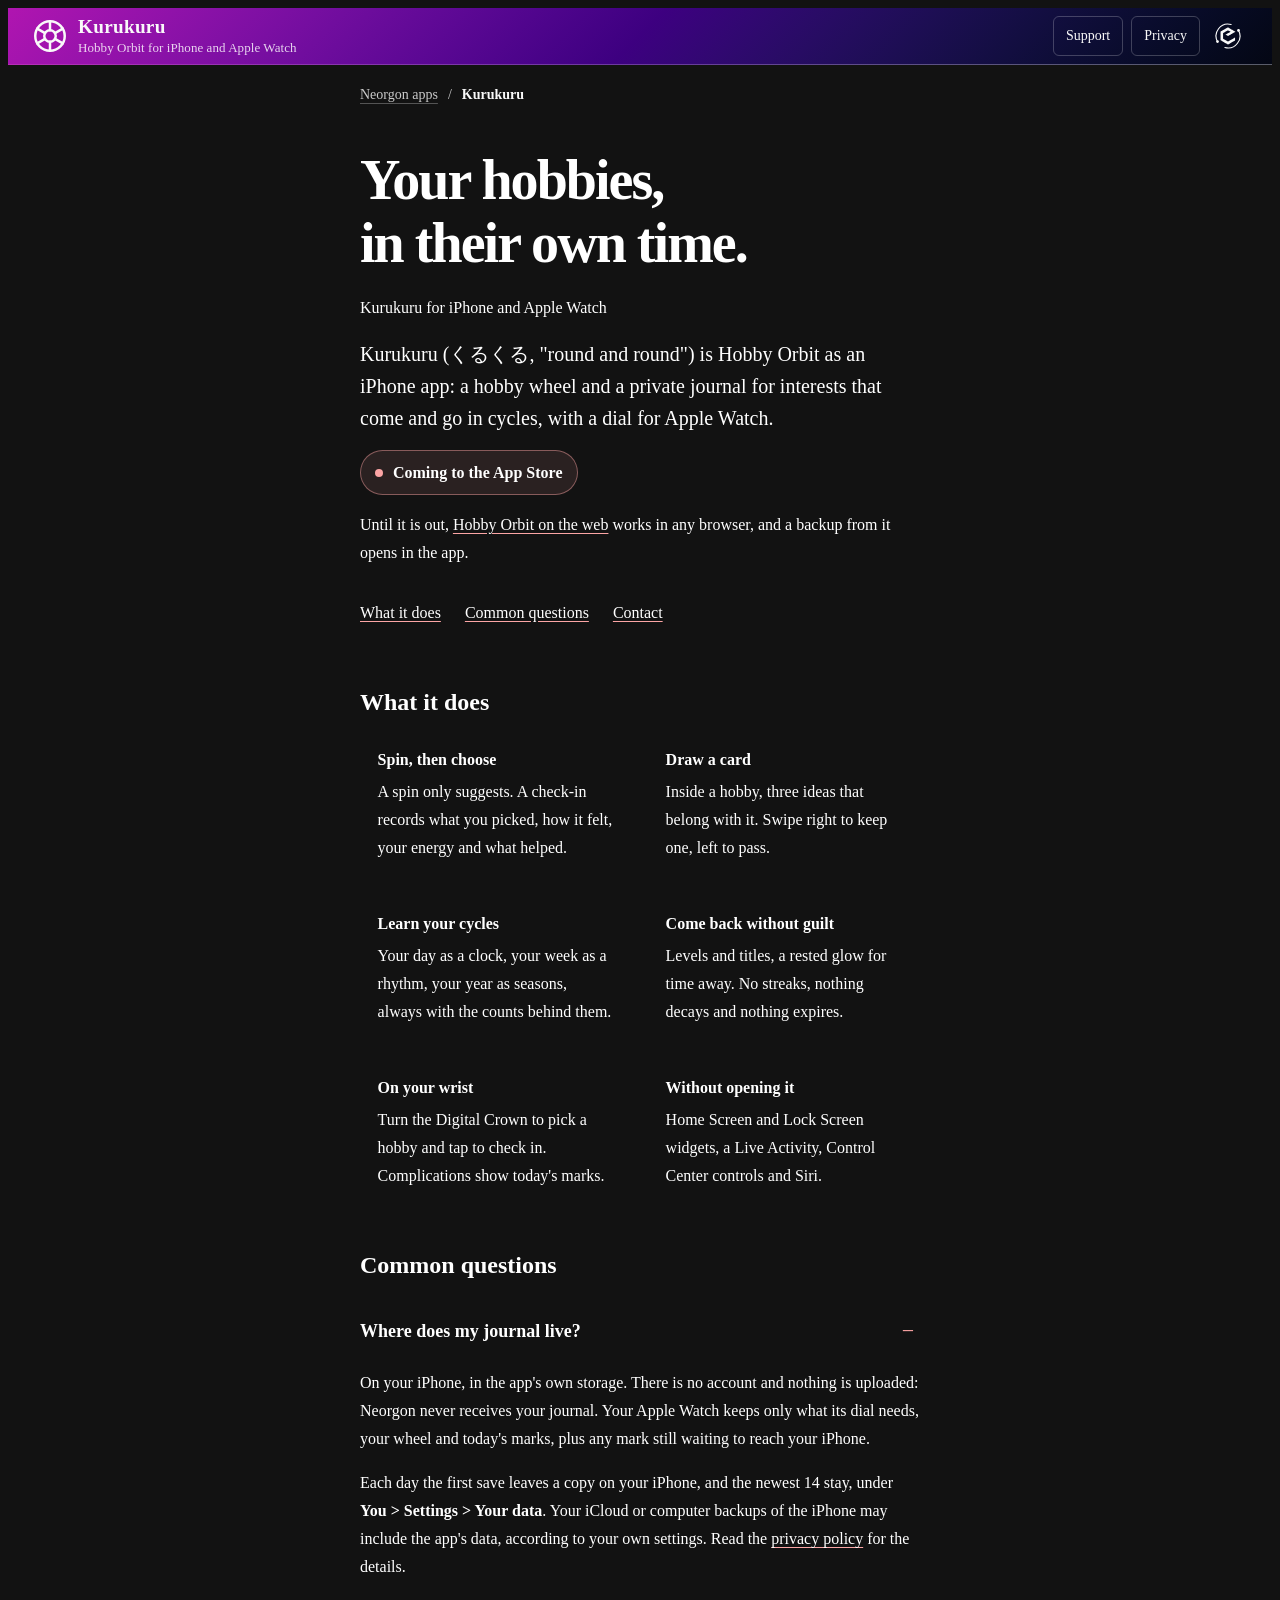
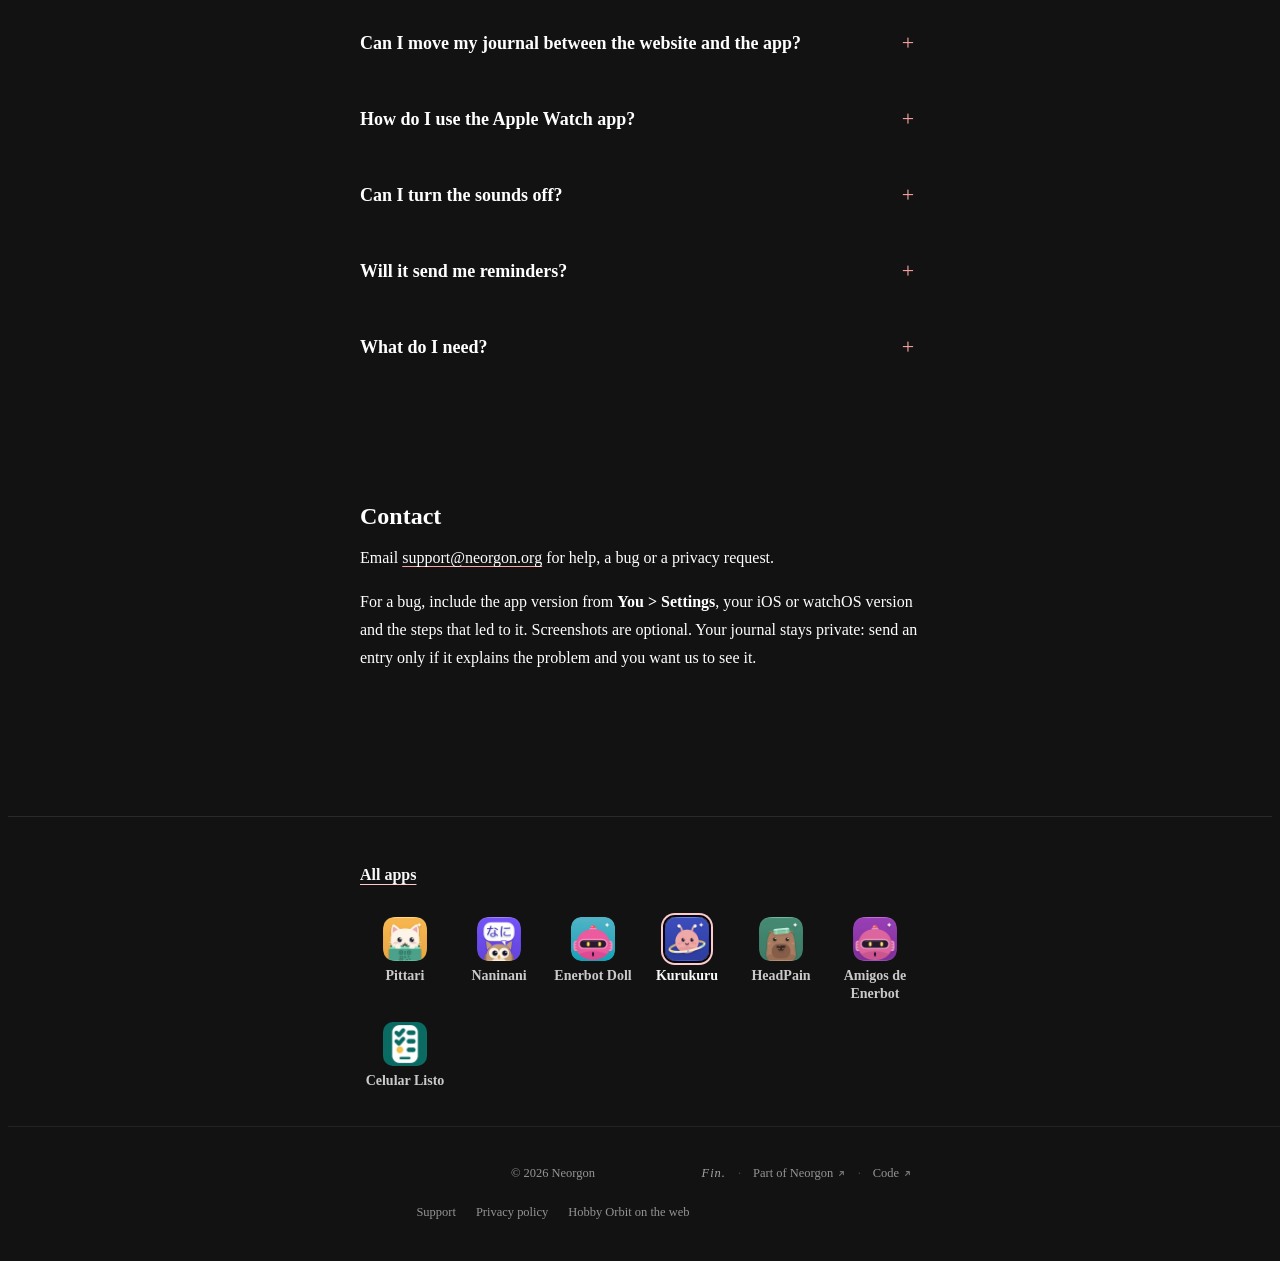
==== commit 19292d76: "feat(kurukuru): Link the Parts Kit for the stamped crumb" ====
--- a/kurukuru/index.html
+++ b/kurukuru/index.html
@@ -43,6 +43,7 @@
   <link rel="stylesheet" href="info.css">
   <!-- The crumb and the app family shelf, stamped by apps-site/tools/build-catalog.py --stamp-family. -->
   <link rel="stylesheet" href="family.css">
+  <link rel="stylesheet" href="../css/neorgon-parts.css">
 </head>
 <body>
   <a class="skip-link" href="#main">Skip to content</a>
--- a/css/neorgon-header.css
+++ b/css/neorgon-header.css
@@ -0,0 +1,1225 @@
+/* ══════════════════════════════════════════════════════════════
+   Neorgon Header Kit: header.css
+   Canonical source: packages/neorgon-ui/header/
+   Vendored per site as css/neorgon-header.css; do not edit copies.
+   Live CDN: https://cdn.neorgon.org/v1.0.0/header/header.css
+   ══════════════════════════════════════════════════════════════ */
+
+:root {
+  /* Geometry */
+  --header-h: 68px;
+  --header-h-app: 56px;
+  --header-control-h: 40px; /* every header control (buttons, ⋯, palette, home) shares this height */
+  /* Logo height. A token, not a literal, so a site can make the mark carry more
+     weight without forking the kit. Default 36px = the historical value, so
+     nothing changes for a site that never sets it. The bar is 68px with no
+     vertical padding, so ~52px is the practical ceiling before the mark starts
+     to look wedged against the edges. */
+  --header-logo-h: 36px;
+  --header-logo-h-mobile: 28px;
+
+  /* Palette: themes override these (see themes.css) */
+  --header-bg-start: #B015B0;
+  --header-bg-mid: #3D0080;
+  --header-bg-end: #040714;
+  /* Kept here for anything that references the composed gradient, but the
+     authoritative copy is re-declared on .header-bar below; see the note
+     there before changing either. */
+  --header-bg: linear-gradient(in oklch 135deg, var(--header-bg-start) 0%, var(--header-bg-mid) 50%, var(--header-bg-end) 100%);
+  --header-glass: rgba(0, 9, 18, .35);
+  --header-text: #f9f9f9;
+  --header-text-dim: rgba(255, 255, 255, .72);
+  --header-border: rgba(255, 255, 255, .07);
+  --header-border-strong: rgba(255, 255, 255, .22);
+  --header-accent: #e879f9;
+  --header-menu-bg: #10142a;
+  --header-menu-hover: rgba(255, 255, 255, .08);
+
+  /* Focus ring: near-white with a whisper of the brand hue so it never
+     reads as a stray browser default. 5.77:1 (bright end) to 17.98:1
+     (dark end) against the bar, 16.54:1 on the menu. Themes may override. */
+  --header-focus: oklch(0.97 0.02 320);
+  --header-focus-w: 2px;
+
+  /* Icon sizing. Two tokens: a filled glyph reads heavier than a stroked
+     one in the same box, so the solid home icon is set smaller to match
+     optically. */
+  --header-icon: 22px;        /* stroked glyphs (palette) */
+  --header-icon-solid: 20px;  /* filled glyphs (home) */
+
+  /* ease-out-quart: fast start, long settle, no overshoot. */
+  --header-ease: cubic-bezier(.22, 1, .36, 1);
+  --header-ease-in: cubic-bezier(.55, 0, 1, .45);
+}
+
+/* Colour judgements about the DEFAULT gradient specifically. Scoped to
+   html:not([data-theme]) because themes.css sets these per theme at the
+   same specificity as :root, so a :root override here would silently
+   overwrite all five palettes. Every consumer below pairs them with a
+   var() fallback to the theme's own token. */
+html:not([data-theme]) {
+  /* --header-border-strong (.22) measures 1.91-1.95:1 on the bar, below
+     the 3:1 WCAG 1.4.11 needs for a control boundary. .42 gives 3.73-4.02:1. */
+  --header-control-border: rgba(255, 255, 255, .42);
+
+  /* --header-bg-end (#040714) is identical to the standard page
+     background, so a flat hairline measures 1.14:1 on the right half.
+     The bar's luminance swings 43x left-to-right, so the edge ramps too. */
+  --header-edge-from: rgba(255, 255, 255, .10);
+  --header-edge-to: rgba(255, 255, 255, .34);
+
+  /* .72 measures 4.14:1 at the start of the subtitle span, below AA.
+     Split from the icon colour, which only needs 3:1 as non-text. */
+  --header-text-dim: rgba(255, 255, 255, .82);
+  --header-icon-color: rgba(255, 255, 255, .78);
+}
+
+/* ── The sticky offset ───────────────────────────────────────────
+   --neo-sticky-top is how much of the viewport's top the header covers
+   right now. header.js keeps it exact (it measures the bar, and drops to 0
+   while auto-hide or the Keys Kit's H toggle has the bar away); these rules
+   are the value before it runs, and with JS off. Rails, scope strips and
+   scroll-margin-top read it instead of hardcoding 56px or 68px:
+
+     .rail { position: sticky; top: var(--neo-sticky-top, 0px); }
+     h2[id] { scroll-margin-top: calc(var(--neo-sticky-top, 0px) + 12px); }
+
+   The kit sets no scroll-padding of its own: many sites already offset
+   their anchors with scroll-margin-top, and the two add up. */
+:root { --neo-sticky-top: 0px; }
+:root:has(.header-bar) { --neo-sticky-top: var(--header-h); }
+:root:has(.header-bar[data-header-mode="app"]) { --neo-sticky-top: var(--header-h-app); }
+:root[data-chrome="off"]:has(.header-bar) { --neo-sticky-top: 0px; }
+
+/* ══════════════════════════════════════════════════════════════
+   SKINS: site-level identity, opt-in per site
+   ────────────────────────────────────────────────────────────
+   A skin replaces the default magenta gradient for ONE site whose
+   own palette clashes with it. Set it in the site's markup:
+
+     <header class="header-bar" data-header-mode="content"
+             data-header-skin="brass">
+
+   This is NOT the theme system. Precedence, by design:
+
+     visitor choice (?theme= / cookie)  >  season (CDN)  >  skin  >  kit default
+
+   A site that should sit out every season keeps its skin with
+   `<html lang="en" data-season="off">` (see season.css). That declines
+   the fleet's decoration only; a visitor's ?theme= still wins.
+
+   Named skins below are the reusable ones. For a one-off palette no
+   other site would share, use `data-header-skin="custom"` and declare
+   the tokens in the site's own CSS; contract at the end of this block.
+
+   Two cascade facts make that ordering work, and both are easy to
+   get wrong:
+
+   1. A declaration ON .header-bar beats a value INHERITED from
+      <html>, whatever the specificity. Visitor themes declare on
+      <html>, so every skin is scoped `html:not([data-theme])`:
+      the moment a visitor picks a theme, all skins stop matching.
+   2. Season rules in season.css carry a matching
+      `[data-header-skin]` selector one step more specific than the
+      skin rules below, so an armed season still flips skinned
+      sites. Do not raise the specificity here without raising it
+      there too, or skinned sites will silently sit out the season.
+
+   3. The Footer Kit's pieces (.neo-footer, and .neo-top and .neo-modal,
+      which it appends to <body>) and the Beacon link sit outside
+      .header-bar, so a skin declared only on the bar never reaches
+      their focus rings and borders (queue #156). Every skin rule
+      therefore names them too, behind `:has()` on <html>. That item is
+      wrapped in `:is()` because :is() forgives a selector it cannot
+      parse: a browser without :has() drops that one item, not the
+      whole rule and with it the header's own skin. `:where()` inside
+      :has() keeps it at (0,2,1), under an armed season's (0,3,2)
+      pieces rule in season.css. The footer and beacon resolve the
+      tokens on those pieces; see "Header-derived tokens" in footer.css.
+
+   Each skin also sets --header-focus, a near-white in its own hue, so
+   the header's focus rings and the Beacon's stop being the default's
+   pink on a skinned site.
+
+   Each skin re-tunes the edge ramp and control border for its own
+   surface; those defaults are calibrated to the magenta gradient
+   and are wrong on a black bar.
+   ══════════════════════════════════════════════════════════════ */
+
+/* ink: near-black neutral. The default choice for a site whose
+   palette the magenta gradient fights. */
+html:not([data-theme]) .header-bar[data-header-skin="ink"],
+:is(html:not([data-theme]):has(:where(.header-bar[data-header-skin="ink"])) :is(.neo-footer, .neo-top, .neo-modal, .neo-beacon-link)) {
+  --header-focus: oklch(0.97 0.01 255);
+  --header-bg-start: #14161c;
+  --header-bg-mid: #0b0d12;
+  --header-bg-end: #050609;
+  --header-glass: rgba(10, 12, 16, .55);
+  --header-accent: #cbd5e1;
+  --header-text: #f4f4f5;
+  --header-text-dim: rgba(255, 255, 255, .78);
+  --header-icon-color: rgba(255, 255, 255, .74);
+  --header-border: rgba(255, 255, 255, .09);
+  --header-border-strong: rgba(255, 255, 255, .24);
+  --header-control-border: rgba(255, 255, 255, .44);
+  --header-menu-bg: #14161c;
+  --header-menu-hover: rgba(255, 255, 255, .09);
+  /* A near-black bar sits close to the page in luminance at BOTH ends,
+     so the edge has to be brighter than the gradient's ramp. */
+  --header-edge-from: rgba(255, 255, 255, .26);
+  --header-edge-to: rgba(255, 255, 255, .26);
+}
+
+/* carbon: flat true black, no gradient. The most restrained option;
+   the hairline does all the separating. */
+html:not([data-theme]) .header-bar[data-header-skin="carbon"],
+:is(html:not([data-theme]):has(:where(.header-bar[data-header-skin="carbon"])) :is(.neo-footer, .neo-top, .neo-modal, .neo-beacon-link)) {
+  --header-focus: oklch(0.97 0 0);
+  --header-bg-start: #08080a;
+  --header-bg-mid: #08080a;
+  --header-bg-end: #08080a;
+  --header-glass: rgba(0, 0, 0, .6);
+  --header-accent: #e5e5e5;
+  --header-text: #fafafa;
+  --header-text-dim: rgba(255, 255, 255, .76);
+  --header-icon-color: rgba(255, 255, 255, .72);
+  --header-border: rgba(255, 255, 255, .12);
+  --header-border-strong: rgba(255, 255, 255, .26);
+  --header-control-border: rgba(255, 255, 255, .46);
+  --header-menu-bg: #101012;
+  --header-menu-hover: rgba(255, 255, 255, .1);
+  --header-edge-from: rgba(255, 255, 255, .3);
+  --header-edge-to: rgba(255, 255, 255, .3);
+}
+
+/* brass: warm dark, tuned to incident-runbook's #b8935f / #d8b280
+   accents and its #040714 page background. */
+html:not([data-theme]) .header-bar[data-header-skin="brass"],
+:is(html:not([data-theme]):has(:where(.header-bar[data-header-skin="brass"])) :is(.neo-footer, .neo-top, .neo-modal, .neo-beacon-link)) {
+  --header-focus: oklch(0.97 0.02 75);
+  --header-bg-start: #2a2114;
+  --header-bg-mid: #16120c;
+  --header-bg-end: #040714;
+  --header-glass: rgba(22, 18, 12, .5);
+  --header-accent: #d8b280;
+  --header-text: #f7f3ea;
+  --header-text-dim: rgba(247, 243, 234, .8);
+  --header-icon-color: rgba(216, 178, 128, .86);
+  --header-border: rgba(216, 178, 128, .2);
+  --header-border-strong: rgba(216, 178, 128, .38);
+  --header-control-border: rgba(216, 178, 128, .55);
+  --header-menu-bg: #17130d;
+  --header-menu-hover: rgba(216, 178, 128, .14);
+  --header-edge-from: rgba(216, 178, 128, .22);
+  --header-edge-to: rgba(216, 178, 128, .34);
+}
+
+/* slate: cool blue-grey. Neutral without going fully black. */
+html:not([data-theme]) .header-bar[data-header-skin="slate"],
+:is(html:not([data-theme]):has(:where(.header-bar[data-header-skin="slate"])) :is(.neo-footer, .neo-top, .neo-modal, .neo-beacon-link)) {
+  --header-focus: oklch(0.97 0.02 230);
+  --header-bg-start: #33415a;
+  --header-bg-mid: #1e293b;
+  --header-bg-end: #0b1120;
+  --header-glass: rgba(15, 23, 42, .5);
+  --header-accent: #7dd3fc;
+  --header-text: #f1f5f9;
+  --header-text-dim: rgba(241, 245, 249, .8);
+  --header-icon-color: rgba(226, 232, 240, .78);
+  --header-border: rgba(148, 163, 184, .2);
+  --header-border-strong: rgba(148, 163, 184, .36);
+  --header-control-border: rgba(203, 213, 225, .5);
+  --header-menu-bg: #16202f;
+  --header-menu-hover: rgba(148, 163, 184, .16);
+  --header-edge-from: rgba(148, 163, 184, .18);
+  --header-edge-to: rgba(148, 163, 184, .34);
+}
+
+/* aurora: deep teal into cyan. For data/monitoring surfaces. */
+html:not([data-theme]) .header-bar[data-header-skin="aurora"],
+:is(html:not([data-theme]):has(:where(.header-bar[data-header-skin="aurora"])) :is(.neo-footer, .neo-top, .neo-modal, .neo-beacon-link)) {
+  --header-focus: oklch(0.97 0.02 205);
+  --header-bg-start: #0e7490;
+  --header-bg-mid: #0a3d4d;
+  --header-bg-end: #040714;
+  --header-glass: rgba(8, 51, 68, .5);
+  --header-accent: #67e8f9;
+  --header-text: #ecfeff;
+  --header-text-dim: rgba(236, 254, 255, .82);
+  --header-icon-color: rgba(165, 243, 252, .82);
+  --header-border: rgba(103, 232, 249, .2);
+  --header-border-strong: rgba(103, 232, 249, .36);
+  --header-control-border: rgba(165, 243, 252, .5);
+  --header-menu-bg: #07222c;
+  --header-menu-hover: rgba(103, 232, 249, .14);
+  --header-edge-from: rgba(103, 232, 249, .2);
+  --header-edge-to: rgba(103, 232, 249, .32);
+}
+
+/* ember: warm amber into rust. For alert/ops surfaces that want
+   warmth without reading as the danger theme. */
+html:not([data-theme]) .header-bar[data-header-skin="ember"],
+:is(html:not([data-theme]):has(:where(.header-bar[data-header-skin="ember"])) :is(.neo-footer, .neo-top, .neo-modal, .neo-beacon-link)) {
+  --header-focus: oklch(0.97 0.02 85);
+  --header-bg-start: #9a3412;
+  --header-bg-mid: #4a1608;
+  --header-bg-end: #040714;
+  --header-glass: rgba(74, 22, 8, .5);
+  --header-accent: #fbbf24;
+  --header-text: #fff7ed;
+  --header-text-dim: rgba(255, 247, 237, .82);
+  --header-icon-color: rgba(253, 230, 138, .84);
+  --header-border: rgba(251, 191, 36, .2);
+  --header-border-strong: rgba(251, 191, 36, .36);
+  --header-control-border: rgba(253, 230, 138, .5);
+  --header-menu-bg: #23120a;
+  --header-menu-hover: rgba(251, 191, 36, .14);
+  --header-edge-from: rgba(251, 191, 36, .2);
+  --header-edge-to: rgba(251, 191, 36, .32);
+}
+
+/* jade: clinical emerald. Tuned to headpain-site's #059669 / #10b981
+   accents on its #040714 page. For calm medical/health surfaces where
+   both the magenta default and ember's warning-warmth read wrong. */
+html:not([data-theme]) .header-bar[data-header-skin="jade"],
+:is(html:not([data-theme]):has(:where(.header-bar[data-header-skin="jade"])) :is(.neo-footer, .neo-top, .neo-modal, .neo-beacon-link)) {
+  --header-focus: oklch(0.97 0.02 165);
+  --header-bg-start: #065f46;
+  --header-bg-mid: #043b2c;
+  --header-bg-end: #040714;
+  --header-glass: rgba(4, 59, 44, .5);
+  --header-accent: #6ee7b7;
+  --header-text: #ecfdf5;
+  --header-text-dim: rgba(236, 253, 245, .82);
+  --header-icon-color: rgba(167, 243, 208, .84);
+  --header-border: rgba(110, 231, 183, .2);
+  --header-border-strong: rgba(110, 231, 183, .36);
+  --header-control-border: rgba(167, 243, 208, .5);
+  --header-menu-bg: #08251c;
+  --header-menu-hover: rgba(110, 231, 183, .14);
+  --header-edge-from: rgba(110, 231, 183, .2);
+  --header-edge-to: rgba(110, 231, 183, .32);
+}
+
+/* The named skins compose their gradient in oklab, not oklch.
+   oklch carries a hue, and a stop with almost no chroma has a hue that is
+   "powerless": the browser borrows the neighbouring stop's hue instead,
+   from each side. brass's near-neutral mid (#16120c) took the brown hue on
+   its left and the navy hue on its right, so the bar changed colour in one
+   step along the 50% line: the brown-to-navy diagonal near x=700 on
+   Releve's and apps-site's headers. Measured on a 1440px bar: the largest
+   one-step change in OKLab a/b was 24.4 (x1000) in oklch and 1.8 in oklab;
+   every other skin measures 0.7 to 3.2 either way, and oklab lowers it for
+   aurora, ember and jade too. These skins are dark, low-chroma ramps with
+   no hue sweep to keep. The default gradient and the visitor themes stay
+   in oklch, where the sweep is the design.
+   Scope: (0,3,1), the skins' own weight. An armed season's skinned rule
+   re-asserts its oklch gradient at (0,4,2), so seasons look the same on a
+   skinned site as anywhere else. `custom` is left alone: the site chose
+   those stops under oklch. */
+html:not([data-theme]) .header-bar:is([data-header-skin="ink"], [data-header-skin="carbon"],
+  [data-header-skin="brass"], [data-header-skin="slate"], [data-header-skin="aurora"],
+  [data-header-skin="ember"], [data-header-skin="jade"]) {
+  --header-bg: linear-gradient(in oklab 135deg, var(--header-bg-start) 0%, var(--header-bg-mid) 50%, var(--header-bg-end) 100%);
+}
+
+/* ── custom: a site-authored skin ────────────────────────────────
+   For a one-off palette that no named skin fits and that no other
+   site would reuse. The kit deliberately ships NO tokens for this
+   value: the site supplies them, and the kit stays out of the way.
+
+     <header class="header-bar" data-header-skin="custom">
+
+   In the site's own css/style.css, copy this selector EXACTLY: the
+   scoping and the specificity are the whole contract:
+
+     html:not([data-theme]) .header-bar[data-header-skin="custom"],
+     html:not([data-theme]) :is(.neo-footer, .neo-top, .neo-modal, .neo-beacon-link) {
+       --header-focus: …;
+       --header-bg-start: …;  --header-bg-mid: …;  --header-bg-end: …;
+       --header-accent: …;    --header-text: …;    --header-text-dim: …;
+       --header-icon-color: …; --header-border: …; --header-border-strong: …;
+       --header-control-border: …; --header-menu-bg: …; --header-menu-hover: …;
+       --header-edge-from: …; --header-edge-to: …;
+     }
+
+   Why that exact selector, and nothing shorter:
+     · `html:not([data-theme])` makes the skin collapse the instant a
+       visitor picks a theme. Drop it and the site ignores ?theme=.
+     · `[data-header-skin="custom"]` puts it at (0,3,1), above the
+       kit default, below an armed season's (0,4,2) skin variant. A
+       bare `.header-bar { --header-bg-start: … }` is only (0,1,0)
+       and the kit's own defaults would beat it.
+     · The second line hands the same tokens to the Footer Kit's
+       pieces and the Beacon link, which sit outside the bar. Without
+       it the footer's focus rings stay the kit's magenta (queue #156).
+       It is (0,2,1), below an armed season's (0,3,2) pieces rule, so
+       a season still re-skins the footer. A site that only skins a
+       page with no footer can leave it out.
+   Set only the three gradient stops if that is all that clashes; the
+   bar re-composes --header-bg from them (see .header-bar below).
+   Only the three stops + accent are usually enough, but re-tune the
+   edge ramp too if the bar is much darker or lighter than the default
+   magenta, which those values are calibrated against. */
+
+/* ── Bar ─────────────────────────────────────────────────────── */
+.header-bar {
+  position: sticky;
+  top: 0;
+  z-index: var(--z-sticky-header, 200);
+  display: flex;
+  align-items: center;
+  gap: var(--space-3, 12px);
+  height: var(--header-h);
+  padding: 0 var(--space-6, 24px);
+  /* Re-composed HERE, not only at :root. A custom property's var()
+     references resolve on the element where that property is declared, so a
+     --header-bg built at :root bakes in :root's start/mid/end and ignores any
+     override made further down the tree. Declaring it on .header-bar means
+     skins (and any site override on the bar) only need to set the three
+     stops. Themes still work: they set the stops on <html>, which inherits
+     down to here before this resolves. */
+  --header-bg: linear-gradient(in oklch 135deg, var(--header-bg-start) 0%, var(--header-bg-mid) 50%, var(--header-bg-end) 100%);
+  background: var(--header-bg);
+  border-bottom: 1px solid var(--header-border);
+  color: var(--header-text);
+  --header-h-cur: var(--header-h);
+}
+
+/* Bottom edge as a ramp, not a flat hairline (see --header-edge-*).
+   Degrades to the theme's flat --header-border where unsupported or
+   where a theme defines no ramp of its own. */
+html:not([data-theme]) .header-bar {
+  border-image: linear-gradient(
+    to right,
+    var(--header-edge-from, rgba(255, 255, 255, .10)),
+    var(--header-edge-to, rgba(255, 255, 255, .34))
+  ) 1;
+}
+/* Hub is a floating glass plate, not a band welded to the page; the
+   ramp would read as a seam. */
+html:not([data-theme]) .header-bar[data-header-mode="hub"] {
+  border-image: none;
+  border-bottom-color: var(--header-border);
+}
+
+/* Mode: hub, transparent cozy glass, no gradient */
+.header-bar[data-header-mode="hub"] {
+  background: var(--header-glass);
+  backdrop-filter: blur(12px);
+  -webkit-backdrop-filter: blur(12px);
+}
+
+/* Mode: app, slim, auto-hides on scroll down (JS toggles .header-hidden) */
+.header-bar[data-header-mode="app"] {
+  height: var(--header-h-app);
+  --header-h-cur: var(--header-h-app);
+}
+
+/* Auto-hide. `app` mode has it by definition; every other mode opts in with
+   data-header-autohide="on" and keeps its own height and background. */
+.header-bar[data-header-mode="app"],
+.header-bar[data-header-autohide="on"] {
+  transition: transform .26s var(--header-ease, ease);
+}
+/* Leaving accelerates away; returning decelerates in. Same budget. */
+.header-bar[data-header-mode="app"].header-hidden,
+.header-bar[data-header-autohide="on"].header-hidden {
+  transform: translateY(-100%);
+  transition-duration: .2s;
+  transition-timing-function: var(--header-ease-in, ease);
+}
+/* Keyboard focus entering a hidden bar reveals it: focus must never sit
+   on an off-screen control (WCAG 2.4.7, and 2.2's 2.4.11). header.js
+   drops the class on focusin so the next scroll decision agrees with
+   what is painted; this rule covers the frame in between. */
+.header-bar.header-hidden:focus-within { transform: none; }
+
+/* ── Logo block ──────────────────────────────────────────────── */
+.header-logo {
+  display: flex;
+  align-items: center;
+  gap: 10px;
+  flex-shrink: 0;
+  min-width: 0;
+}
+.header-logo-img {
+  height: var(--header-logo-h, 36px);
+  width: auto;
+  flex-shrink: 0;
+  display: block;
+  transition: transform .28s var(--header-ease, ease);
+}
+/* The raster fallback still needs forcing white; the injected vector must not
+   be filtered, because it already inherits the header's own text colour and
+   inverting it would undo exactly the thing it was swapped in to fix. */
+img.header-logo-img { filter: brightness(0) invert(1); }
+svg.header-logo-mark { color: var(--header-text); fill: currentColor; width: auto; }
+/* A site that ships its own mark gets it as a mask over currentColor, so the
+   glyph follows the header's text colour exactly as the inline svg does. An
+   <img> could not: it paints its own pixels and ignores the cascade. */
+.header-logo-own {
+  /* Width tracks height rather than restating the token: .header-logo-img
+     already sets height, and it drops to --header-logo-h-mobile under 700px.
+     Pinning width to the desktop value gave a 36x28 box on a phone. */
+  aspect-ratio: 1;
+  width: auto;
+  /* Declared, not inherited. `background: currentColor` resolves against
+     whatever the ancestor set, and the logo is always inside an <a>: on a site
+     whose logo anchor carries no class, that ancestor is an unstyled link and
+     currentColor is the UA's #0000EE. The mark then paints link-blue, silently,
+     because nothing in the page is wrong enough to throw. Every fleet site
+     happens to wrap the logo in .header-title-link (which the kit gives
+     color: inherit), so this only surfaced when ops-console adopted the kit
+     with a bare <a>. Stating the colour here makes the mask independent of the
+     markup around it, which is the contract the rest of the kit already keeps. */
+  color: var(--header-text);
+  background: currentColor;
+  /* The image itself is set inline by header.js, derived from the manifest
+     link, because a fleet site is served at its domain root and a kit showcase
+     is not. Only the parts that do not vary live here. */
+  -webkit-mask-position: center; mask-position: center;
+  -webkit-mask-size: contain;    mask-size: contain;
+  -webkit-mask-repeat: no-repeat; mask-repeat: no-repeat;
+}
+.header-logo-img:hover,
+.header-title-link:hover .header-logo-img { transform: scale(1.06) rotate(-4deg); }
+
+/* min-height also fixes a target-size failure: at <=700px the subtitle is
+   hidden and this link collapses to 22px, under the 24px WCAG 2.5.8
+   minimum. The parent centres it, so it grows symmetrically, with no shift. */
+.header-title-link {
+  text-decoration: none;
+  color: inherit;
+  min-width: 0;
+  display: flex;
+  flex-direction: column;
+  justify-content: center;
+  min-height: var(--header-control-h);
+}
+/* Current contract: mark + name are ONE anchor to the site's own home
+   (the img rides inside .header-title-link with alt=""), so the link's
+   accessible name is the title text and the logo stops being a second,
+   differently-behaved link. Scoped with :has() so the retired two-anchor
+   markup keeps rendering unchanged wherever it still exists. */
+.header-title-link:has(> .header-logo-img, > picture) {
+  flex-direction: row;
+  align-items: center;
+  gap: 10px;
+}
+.header-title-wrap {
+  display: flex;
+  flex-direction: column;
+  justify-content: center;
+  min-width: 0;
+}
+/* The one visible cue that the name is a control: the title warms to the
+   accent on hover. Kept subtle; the cursor and the logo tilt do the rest. */
+.header-logo h1 { transition: color .2s var(--header-ease, ease); }
+.header-title-link:hover h1 { color: var(--header-accent); }
+/* rem, not em: a shared component must not rescale because a site set its
+   own body font-size. 1.2rem == 19.2px == today's rendered size.
+
+   `margin: 0` for the same reason, and it is load-bearing: the UA gives h1
+   `.67em 0`, which at this size is 12.86px above and below. The kit never
+   reset it, so the title block came out 67px inside app mode's fixed 56px
+   bar: the title rode high and the subtitle hung out of the header into the
+   page. It looked fine on most sites only because they link the CDN
+   `styles/base.css`, whose `*` reset zeroed it for us; the sites that don't
+   (headpain, autopilot, references-api in app mode) showed the real geometry. */
+.header-logo h1 {
+  margin: 0;
+  font-size: 1.2rem;
+  font-weight: 600;
+  line-height: 1.2;
+  letter-spacing: .015em;
+  color: var(--header-text);
+  white-space: nowrap;
+}
+/* All four sides declared, so a site that authors the subtitle as a <p>
+   rather than a <div> does not reintroduce the same UA margin. */
+.header-subtitle {
+  font-size: .8125rem;
+  line-height: 1.25;
+  color: var(--header-text-dim);
+  font-weight: 500;
+  margin: 2px 0 0;
+  letter-spacing: .005em;
+  white-space: nowrap;
+}
+
+/* Epigraph: the animating half of a bilingual subtitle. The glyph churn is
+   decoration, so it is aria-hidden and .neo-epi-sr carries the real sentence
+   for assistive tech. Both live inside .header-subtitle, which keeps the
+   existing nowrap and mobile-hide behaviour unchanged. */
+.neo-epi { font-variant-ligatures: none; }
+.neo-epi-sr {
+  position: absolute;
+  width: 1px; height: 1px;
+  margin: -1px; padding: 0; border: 0;
+  overflow: hidden;
+  clip-path: inset(50%);
+  white-space: nowrap;
+}
+
+/* ── Right cluster: actions + theme toggle + home ────────────── */
+.header-right {
+  margin-left: auto;
+  display: flex;
+  align-items: center;
+  gap: var(--space-2, 8px);
+  min-width: 0;
+}
+
+.header-actions {
+  display: flex;
+  align-items: center;
+  gap: var(--space-2, 8px);
+  position: relative; /* overflow .header-menu anchors here */
+  min-width: 0;
+}
+.header-actions .btn,
+.header-actions .nav-link {
+  white-space: nowrap;
+  flex-shrink: 0;
+}
+/* Uniform control row: direct action children match the icon buttons'
+   height so Share / ⋯ / palette / home read as one correlative strip.
+   (Direct-child only: items moved into the ⋯ menu keep menu styling.) */
+.header-actions > .btn,
+.header-actions > .nav-link,
+.header-actions > button,
+.header-actions > a {
+  height: var(--header-control-h);
+  min-height: 0; /* neutralize site-level control minimums (e.g. --control-height) */
+  box-sizing: border-box;
+  display: inline-flex;
+  align-items: center;
+}
+
+/* Same guarantee one level down, for the kit's own grouping idiom.
+   header.js already knows .header-btn-group as a unit that travels into the ⋯
+   menu whole; the geometry rule above did not, so a grouped button kept its
+   own height and the row went ragged: pathfinder shipped 37px Fit/Clear
+   buttons flanked by 40px icon controls. Scoped to a group still sitting in
+   the bar: once the ⋯ menu adopts it the selector stops matching and menu
+   styling takes over, which is the same boundary the direct-child rule draws.
+   Deliberately NOT `> div > *`: battlecard's .bc-menu-wrap holds dropdown
+   items that are not bar controls and must not be stretched to 40px. */
+.header-actions > .header-btn-group > .btn,
+.header-actions > .header-btn-group > .nav-link,
+.header-actions > .header-btn-group > button,
+.header-actions > .header-btn-group > a {
+  height: var(--header-control-h);
+  min-height: 0;
+  box-sizing: border-box;
+  display: inline-flex;
+  align-items: center;
+}
+
+/* Appearance fallback for action buttons.
+   The kit enforces geometry on .header-actions children but never styled
+   them, so a site that uses the canonical .btn / .nav-link classes without
+   defining them renders a raw browser button inside the header
+   (incident-runbook hit exactly this). Wrapped in :where() so the whole
+   rule has ZERO specificity: every site's own .btn/.nav-link styling
+   still wins, and this only shows through where nothing else applies. */
+:where(.header-actions) > :where(.btn, .nav-link, button, a) {
+  padding: 0 12px;
+  border: 1px solid var(--header-border-strong);
+  border-radius: 6px;
+  background: transparent;
+  color: var(--header-text);
+  font: inherit;
+  font-size: .875rem;
+  font-weight: 500;
+  line-height: 1;
+  text-decoration: none;
+  cursor: pointer;
+  transition: background .2s var(--header-ease, ease),
+              border-color .2s var(--header-ease, ease);
+}
+:where(.header-actions) > :where(.btn, .nav-link, button, a):hover {
+  background: var(--header-menu-hover);
+  border-color: var(--header-control-border, var(--header-border-strong));
+}
+
+/* An icon-only control has no label to pad around, and the fallback above
+   assumes there is one. Its 12px side padding lands inside a border-box
+   control the site already sized square, leaving 40 - 24 - 2 = 14px of
+   content, and an SVG is a flex item that will shrink into it. neorgon-site's
+   GitHub mark rendered 14x26 and hiring-pack's 10x24 before this rule.
+
+   Specificity note, because it is not what the :where() wrapper suggests:
+   :has() is NOT zero-specificity: it takes the specificity of its most
+   specific argument, so `svg:only-child` puts this selector at (0,1,1), the
+   same weight as the `.header-actions > a` geometry rule above and ABOVE a
+   site's single-class `.header-link { width: 36px }`. That is deliberate and
+   matches the contract: the uniform control row is kit-owned, and a site that
+   truly needs different geometry sets --header-control-h rather than
+   restyling the control. hiring-pack declared 36px and now renders 40px. */
+:where(.header-actions) > :where(.btn, .nav-link, button, a):has(> svg:only-child) {
+  padding: 0;
+  width: var(--header-control-h);
+  justify-content: center;
+}
+
+/* …and the fallback's border does not belong on one either. .header-home is
+   an unboxed glyph, so a site that styles neither ends up with a boxed icon
+   sitting next to an unboxed one in the same row (hiring-pack shipped exactly
+   that pair). Geometry above is kit-owned at (0,1,1); appearance is not: the
+   extra :where() flattens this to zero specificity, so pathfinder and
+   cartograph, whose icon buttons are deliberately boxed to match the text
+   buttons beside them, keep their border on a single class. */
+:where(.header-actions > :where(.btn, .nav-link, button, a):has(> svg:only-child)),
+:where(.header-actions > :where(.btn, .nav-link, button, a):has(> svg:only-child)):hover {
+  border-color: transparent;
+}
+
+/* Belt and braces for the same failure: whatever padding a site declares, an
+   icon inside a header control is never the thing that gives way. Carries real
+   specificity on purpose: a squeezed icon is always a bug, never a choice. */
+.header-actions > .btn > svg,
+.header-actions > .nav-link > svg,
+.header-actions > button > svg,
+.header-actions > a > svg {
+  flex: none;
+}
+
+/* ── Theme toggle ────────────────────────────────────────────── */
+.header-theme { position: relative; display: flex; }
+.header-theme-toggle {
+  display: inline-flex;
+  align-items: center;
+  justify-content: center;
+  width: var(--header-control-h);
+  height: var(--header-control-h);
+  padding: 0;
+  border: 1px solid var(--header-control-border, var(--header-border-strong));
+  border-radius: 6px;
+  background: transparent;
+  color: var(--header-icon-color, var(--header-text-dim));
+  cursor: pointer;
+  transition: color .2s, border-color .2s, background .2s;
+}
+.header-theme-toggle:hover,
+.header-theme-toggle[aria-expanded="true"] {
+  color: var(--header-text);
+  border-color: var(--header-border-strong);
+  background: var(--header-menu-hover);
+}
+.header-theme-toggle svg {
+  width: var(--header-icon, 22px);
+  height: var(--header-icon, 22px);
+  display: block;
+}
+[data-theme]:not([data-theme=""]) .header-theme-toggle { color: var(--header-accent); }
+
+/* ── Home icon ───────────────────────────────────────────────── */
+.header-home {
+  display: flex;
+  align-items: center;
+  justify-content: center;
+  width: var(--header-control-h);
+  height: var(--header-control-h);
+  box-sizing: border-box;
+  padding: 0;
+  border-radius: 6px;
+  /* Full strength, not --header-icon-color. The dim was meant as hierarchy and
+     did not read as one: .header-source carries no colour rule at all, so it
+     inherits the header's own #f9f9f9, and the home control sitting beside it
+     at 78% looked like a misconfiguration rather than a decision. The other
+     user of that token is the bordered theme toggle, which has a border to
+     carry its own weight; this one does not. */
+  color: var(--header-text);
+  text-decoration: none;
+  flex-shrink: 0;
+  transition: color .18s var(--header-ease, ease),
+              background .18s var(--header-ease, ease);
+}
+/* --header-accent is the pink on the default palette and the skin's own accent
+   everywhere else, so the highlight stays on-brand without hardcoding magenta
+   into a control that ships to seven skins. */
+.header-home:hover,
+.header-home:focus-visible { color: var(--header-accent); background: var(--header-menu-hover); }
+.header-home svg {
+  width: var(--header-icon-solid, 20px);
+  height: var(--header-icon-solid, 20px);
+  display: block;
+}
+
+/* ── Hub glyph: the Energon mark at the centre of a galaxy ───────
+   .header-home is the one header link to neorgon.com, tooltip
+   "neorgon.com". The page stamps a placeholder SVG (markup contract
+   in the README) and upgradeHome() replaces it on init with the mark
+   at scale(0.72) inside a <g class="nh-orbit"> of two arcs and two
+   dots. Idle the whole thing is still; on hover or keyboard focus the
+   orbit group turns as one rigid body while the mark stays upright,
+   because a rotating letterform is unreadable.
+   Stroked glyph, so it sizes with --header-icon, not the solid token. */
+.header-home svg.nh-hub-icon {
+  /* Deliberately larger than --header-icon: the galaxy's arms occupy the outer
+     ring, so at 22px the MARK fell to 14px against 18px for the neighbouring
+     control. 26px puts it back at 18px, measured, while the arms still land
+     inside the 40px box. */
+  width: var(--header-hub-icon, 26px);
+  height: var(--header-hub-icon, 26px);
+}
+.header-home .nh-orbit {
+  transform-origin: 12px 12px; /* viewBox centre, for the legacy planet markup */
+}
+.header-home:hover .nh-orbit,
+.header-home:focus-visible .nh-orbit {
+  animation: nh-orbit-lap 1.4s linear infinite;
+}
+@keyframes nh-orbit-lap { to { transform: rotate(360deg); } }
+
+/* The galaxy turns as one rigid body on hover, so a plain rotate does it.
+   This replaced an offset-path satellite on an inclined ellipse: that needed a
+   front/back pair kept in sync and a semi-major axis capped so the dot did not
+   clip the viewBox, and none of it is needed once the arms sit outside the
+   mark instead of crossing it. */
+
+/* ── Overflow toggle (⋯), injected by header.js ─────────────── */
+.header-overflow { position: relative; display: flex; }
+.header-overflow[hidden] { display: none; }
+.header-overflow-toggle {
+  display: inline-flex;
+  align-items: center;
+  justify-content: center;
+  min-width: var(--header-control-h);
+  height: var(--header-control-h);
+  box-sizing: border-box;
+  padding: 0 10px;
+  border: 1px solid var(--header-control-border, var(--header-border-strong));
+  border-radius: 6px;
+  background: transparent;
+  color: var(--header-text);
+  font-size: 1rem;
+  font-weight: 700;
+  letter-spacing: 1px;
+  cursor: pointer;
+  transition: background .2s;
+}
+.header-overflow-toggle:hover,
+.header-overflow-toggle[aria-expanded="true"] { background: var(--header-menu-hover); }
+
+/* Shared press feedback: these three controls are kit-owned, so the kit
+   owns their states (sites style their own .btn). */
+.header-overflow-toggle:active,
+.header-theme-toggle:active,
+.header-home:active {
+  background: var(--header-menu-hover);
+  transform: translateY(.5px);
+}
+
+/* ── Dropdown menu (overflow + theme + Export▾ groups) ─────────
+   Rules: parent gets position:relative; one open at a time; Esc /
+   outside click closes; arrow keys navigate (all handled by header.js) */
+.header-menu {
+  position: absolute;
+  /* Anchored to the BAR's bottom edge, not the button's. A 40px control
+     centred in a 68px bar put the old panel 10.5px inside the bar. */
+  top: calc(100% + (var(--header-h-cur, 68px) - var(--header-control-h)) / 2 + 8px);
+  right: 0;
+  min-width: 180px;
+  max-height: min(60vh, 320px);
+  overflow-y: auto;
+  margin: 0;
+  padding: 6px;
+  list-style: none;
+  background: var(--header-menu-bg);
+  border: 1px solid var(--header-border-strong);
+  border-radius: 12px;
+  /* Contact / mid / ambient + inner top highlight, so the panel lands
+     instead of floating. */
+  box-shadow:
+    0 1px 2px rgba(0, 0, 0, .45),
+    0 8px 16px -6px rgba(0, 0, 0, .5),
+    0 24px 48px -16px rgba(0, 0, 0, .65),
+    inset 0 1px 0 rgba(255, 255, 255, .06);
+  transform-origin: top right;
+  display: none;
+  z-index: 1;
+}
+.header-menu.open {
+  display: block;
+  animation: neo-menu-in .14s var(--header-ease, ease) both;
+}
+@keyframes neo-menu-in {
+  from { opacity: 0; transform: translateY(-6px) scale(.98); }
+  to   { opacity: 1; transform: none; }
+}
+
+.header-menu .btn,
+.header-menu .nav-link,
+.header-menu button,
+.header-menu a {
+  display: flex;
+  align-items: center;
+  /* text-align does nothing to a flex item; without this the site's own
+     .btn { justify-content: center } wins and every row centres itself. */
+  justify-content: flex-start;
+  gap: 10px;
+  width: 100%;
+  min-height: 44px;
+  padding: 0 12px;
+  border: none;
+  border-radius: 8px;
+  background: none;
+  color: var(--header-text);
+  font: inherit;
+  font-size: .875rem;
+  font-weight: 500;
+  text-align: left;
+  text-decoration: none;
+  white-space: nowrap;
+  cursor: pointer;
+}
+.header-menu .btn:hover,
+.header-menu .nav-link:hover,
+.header-menu button:hover,
+.header-menu a:hover {
+  background: var(--header-menu-hover);
+}
+
+/* ── Focus visibility ─────────────────────────────────────────
+   Every focusable header control gets a real ring. outline costs no
+   layout and creates no stacking context, so app-mode transform is
+   unaffected. Longhand lists (no :is()) for universal support. */
+.header-logo a:focus-visible,
+.header-title-link:focus-visible,
+.header-actions > a:focus-visible,
+.header-actions > button:focus-visible,
+.header-actions > .btn:focus-visible,
+.header-actions > .nav-link:focus-visible,
+.header-overflow-toggle:focus-visible,
+.header-theme-toggle:focus-visible,
+.header-home:focus-visible {
+  outline: var(--header-focus-w) solid var(--header-focus);
+  outline-offset: 2px;
+}
+/* Drawn inside the item so it never collides with the menu's padding or
+   scroll edge. Covers menuitemradio/checkbox, which the old rule missed. */
+.header-menu .btn:focus-visible,
+.header-menu .nav-link:focus-visible,
+.header-menu button:focus-visible,
+.header-menu a:focus-visible,
+.header-menu [role="menuitem"]:focus-visible,
+.header-menu [role="menuitemradio"]:focus-visible,
+.header-menu [role="menuitemcheckbox"]:focus-visible {
+  outline: var(--header-focus-w) solid var(--header-focus);
+  outline-offset: -2px;
+  background: var(--header-menu-hover);
+}
+.header-menu .badge,
+.header-menu [data-badge] { margin-left: auto; }
+
+/* Grouped controls (.header-btn-group divs / navs) moved into the ⋯ menu
+   render as stacked rows; group chrome (borders, padding, flex) is stripped. */
+.header-menu > div,
+.header-menu > nav {
+  display: block;
+  border: none;
+  margin: 0;
+  padding: 0;
+}
+.header-menu > div + div,
+.header-menu > nav + nav {
+  border-top: 1px solid var(--header-border);
+  margin-top: 4px;
+  padding-top: 4px;
+}
+.header-menu > div button,
+.header-menu > div a,
+.header-menu > nav button,
+.header-menu > nav a {
+  width: 100%;
+  margin: 0;
+}
+
+/* Theme menu specifics */
+.header-theme-menu .theme-swatch {
+  width: 14px;
+  height: 14px;
+  border-radius: 50%;
+  flex-shrink: 0;
+  border: 1px solid rgba(255, 255, 255, .25);
+}
+.header-theme-menu [aria-checked="true"]::after {
+  content: "✓";
+  margin-left: auto;
+  color: var(--header-accent);
+}
+
+/* ── Category chip and panel (built by header.js from
+   <meta name="neo-category">) ──────────────────────────────────
+   Bar tokens only: the chip follows the skin, an armed season and the
+   visitor's theme like every other control, and names its category by
+   icon and label, never by a category colour. The panel hangs inside
+   .header-bar, so it inherits the same tokens and needs no skin hand-off.
+
+   The wrapper is display: contents: no flex item, no extra gap. The panel
+   is positioned against the bar; header.js measures --neo-cat-right so its
+   right edge meets the chip's. */
+.header-category { display: contents; }
+.header-category__icon { width: 18px; height: 18px; flex: none; display: block; }
+.header-category__chev { width: 14px; height: 14px; flex: none; display: block; }
+
+.header-category__chip {
+  display: inline-flex;
+  align-items: center;
+  gap: 7px;
+  flex-shrink: 0;
+  height: var(--header-control-h);
+  box-sizing: border-box;
+  margin: 0;
+  padding: 0 14px 0 11px;
+  border: 1px solid var(--header-border-strong);
+  border-radius: 999px;
+  background: transparent;
+  color: var(--header-text);
+  font: inherit;
+  font-size: .8125rem;
+  font-weight: 600;
+  line-height: 1;
+  letter-spacing: .01em;
+  white-space: nowrap;
+  cursor: pointer;
+  transition: background .2s var(--header-ease, ease),
+              border-color .2s var(--header-ease, ease);
+}
+.header-category__chip:hover,
+.header-category__chip[aria-expanded="true"] {
+  background: var(--header-menu-hover);
+  border-color: var(--header-control-border, var(--header-border-strong));
+}
+.header-category__chip:focus-visible {
+  outline: var(--header-focus-w) solid var(--header-focus);
+  outline-offset: 2px;
+}
+/* Icon only: a phone with no ⋯ menu, or a desktop bar too narrow for the
+   label. Unboxed, like every other icon-only control in the bar; the label
+   stays in the accessible name. */
+.header-bar[data-neo-category="icon"] .header-category__chip {
+  width: var(--header-control-h);
+  padding: 0;
+  justify-content: center;
+  border-color: transparent;
+  border-radius: 6px;
+}
+.header-bar[data-neo-category="icon"] .header-category__chip .header-category__icon {
+  width: var(--header-icon, 22px);
+  height: var(--header-icon, 22px);
+}
+.header-bar[data-neo-category="icon"] .header-category__label {
+  position: absolute;
+  width: 1px; height: 1px;
+  margin: -1px; padding: 0; border: 0;
+  overflow: hidden;
+  clip-path: inset(50%);
+  white-space: nowrap;
+}
+/* menu: the chip is the ⋯ menu's first row; none: no room even for an
+   icon (a title too long for the bar), so the footer row carries it. */
+.header-bar:is([data-neo-category="menu"], [data-neo-category="none"]) .header-category__chip { display: none; }
+
+.header-menu.header-category__menu {
+  top: calc(100% + 8px);
+  right: var(--neo-cat-right, var(--space-6, 24px));
+  width: 320px;
+  min-width: 0;
+  max-width: calc(100vw - 16px);
+  max-height: min(calc(100vh - var(--header-h-cur, 68px) - 24px), 640px);
+  max-height: min(calc(100dvh - var(--header-h-cur, 68px) - 24px), 640px);
+  padding: 8px;
+}
+/* Sections: siblings, the jump, the twelve, home. */
+.header-menu.header-category__menu > * + * {
+  border-top: 1px solid var(--header-border);
+  margin-top: 6px;
+  padding-top: 6px;
+}
+.header-menu.header-category__menu a,
+.header-menu.header-category__menu button { min-height: 36px; }
+.header-category__title {
+  margin: 6px 12px 4px;
+  font-size: max(12px, .75rem);
+  font-weight: 600;
+  line-height: 1.3;
+  letter-spacing: .08em;
+  text-transform: uppercase;
+  color: var(--header-text-dim);
+}
+.header-category__menu a span { overflow: hidden; text-overflow: ellipsis; }
+.header-menu .header-category__all { color: var(--header-accent); }
+.header-category__jump kbd {
+  margin-left: auto;
+  display: inline-flex;
+  align-items: center;
+  justify-content: center;
+  min-width: 22px;
+  height: 22px;
+  box-sizing: border-box;
+  padding: 0 6px;
+  border: 1px solid var(--header-border-strong);
+  border-bottom-width: 2px;
+  border-radius: 5px;
+  font: 600 max(12px, .75rem)/1 ui-monospace, SFMono-Regular, Menlo, monospace;
+  color: var(--header-text);
+}
+.header-category__grid {
+  display: grid;
+  grid-template-columns: repeat(2, minmax(0, 1fr));
+  gap: 2px;
+}
+.header-menu .header-category__grid a { padding: 0 10px; }
+/* The current category: a filled row with a rule on its leading edge, and
+   aria-current; never colour alone. */
+.header-menu .header-category__grid a[aria-current="true"] {
+  background: var(--header-menu-hover);
+  box-shadow: inset 2px 0 0 var(--header-accent);
+  font-weight: 650;
+}
+
+/* The phone row in the ⋯ menu that opens the same panel. */
+.header-menu .header-category-row { font-weight: 600; }
+.header-menu .header-category-row .header-category__chev { margin-left: auto; width: 16px; height: 16px; }
+.header-overflow-menu > .header-category-row {
+  margin-bottom: 4px;
+  border-bottom: 1px solid var(--header-border);
+  border-radius: 8px 8px 0 0;
+}
+
+@media (pointer: coarse) {
+  .header-menu.header-category__menu a,
+  .header-menu.header-category__menu button { min-height: 44px; }
+  /* Touch: no keycap to press. */
+  .header-category__jump kbd { display: none; }
+}
+
+/* ── Fit (header.js) ────────────────────────────────────────────
+   measure: a moment's state while header.js asks whether the bar needs
+     more width than it has; nothing may shrink, so a squeezed row cannot
+     pass for a row that fits.
+   fit: set once the kit has arranged the bar. The right cluster keeps its
+     size, so a control can never slide under the home icon.
+   tight: nothing is left to move into ⋯ and it still does not fit; the
+     title gives way with an ellipsis instead of a control. */
+.header-bar[data-neo-measure] .header-logo,
+.header-bar[data-neo-measure] .header-right,
+.header-bar[data-neo-measure] .header-right > *,
+.header-bar[data-neo-measure] .header-actions > * { flex-shrink: 0 !important; }
+/* A scroll strip (overflow-x: auto, a row of tabs) is measured at its floor
+   and then shrinks into what is left, scrolling the rest. header.js sets
+   --neo-scroll-floor (its content width, at most 112px). */
+.header-bar[data-neo-measure] .header-actions > [data-neo-scroll] {
+  flex: 0 0 var(--neo-scroll-floor, 112px) !important;
+  width: var(--neo-scroll-floor, 112px) !important;
+  min-width: 0 !important;
+}
+.header-bar[data-neo-fit] .header-actions > [data-neo-scroll] { flex-shrink: 1; min-width: var(--neo-scroll-floor, 112px); }
+.header-bar[data-neo-fit]:not([data-neo-scroller]) .header-right { flex-shrink: 0; }
+/* A control a site positioned out of the row (absolute or fixed) is put
+   back in it, so it cannot sit on top of another one; header.js warns. */
+.header-actions > [data-neo-flow],
+.header-overflow-menu > [data-neo-flow] { position: static !important; transform: none !important; }
+.header-bar[data-neo-tight] .header-logo { flex-shrink: 1; min-width: 0; }
+.header-bar[data-neo-tight] .header-logo > *,
+.header-bar[data-neo-tight] .header-title-link,
+.header-bar[data-neo-tight] .header-title-wrap { min-width: 0; }
+.header-bar[data-neo-tight] .header-logo h1,
+.header-bar[data-neo-tight] .header-subtitle { overflow: hidden; text-overflow: ellipsis; }
+
+/* ── One positioning line ───────────────────────────────────────
+   A page whose masthead carries the line (.neo-masthead__line) does not
+   say it again in the bar (design-pass AP7). */
+body:has(.neo-masthead__line) .header-subtitle { display: none; }
+
+/* ── Mobile (≤700px): shrink, hide subtitle, JS moves non-kept
+   action buttons into the ⋯ overflow menu ────────────────────── */
+@media (max-width: 700px) {
+  :root {
+    --header-control-h: 36px;
+    --header-icon: 20px;
+    --header-icon-solid: 18px;
+  }
+  .header-bar { padding: 0 var(--space-4, 16px); gap: var(--space-2, 8px); }
+  .header-subtitle { display: none; }
+  /* Shown again only where header.js found room for the whole line beside
+     the controls (data-neo-sub); it never takes a control's place or the
+     bar's height. The ellipsis is a guard for a line that grows after the
+     measure (an epigraph mid-churn), not the plan. */
+  .header-bar[data-neo-sub] .header-subtitle {
+    display: block;
+    margin-top: 1px;
+    font-size: max(12px, .75rem);
+    overflow: hidden;
+    text-overflow: ellipsis;
+  }
+  .header-logo h1 { font-size: 1rem; }
+  .header-logo-img { height: var(--header-logo-h-mobile, 28px); }
+  .header-right { gap: 6px; }
+  /* A 180px panel pinned to the right of a 375px viewport wastes width. */
+  .header-menu {
+    min-width: min(260px, calc(100vw - 32px));
+    max-width: calc(100vw - 32px);
+  }
+  /* The category panel is a sheet across the bar on a phone, whichever
+     control opened it (the ⋯ menu's row, or the icon in the bar). */
+  .header-menu.header-category__menu {
+    top: calc(100% + 6px);
+    left: 8px;
+    right: 8px;
+    width: auto;
+    max-width: none;
+    transform-origin: top center;
+  }
+}
+
+/* ── Reduced motion ──────────────────────────────────────────── */
+@media (prefers-reduced-motion: reduce) {
+  .header-bar[data-header-mode="app"],
+  .header-bar[data-header-mode="app"].header-hidden,
+  .header-bar[data-header-autohide="on"],
+  .header-bar[data-header-autohide="on"].header-hidden { transition: none; }
+  .header-logo-img { transition: none; }
+  .header-logo-img:hover,
+  .header-title-link:hover .header-logo-img { transform: none; }
+  .header-home:hover .nh-orbit,
+  .header-home:focus-visible .nh-orbit { animation: none; }
+  .header-menu.open { animation: none; }
+  .header-overflow-toggle:active,
+  .header-theme-toggle:active,
+  .header-home:active { transform: none; }
+}
+
+/* ── Forced colors (Windows High Contrast) ────────────────────
+   The bar's hierarchy is carried entirely by translucent whites, which
+   all collapse to one system colour. Give the structural edges system
+   tokens so the header doesn't become one undifferentiated block. */
+@media (forced-colors: active) {
+  .header-bar {
+    border-image: none;
+    border-bottom: 1px solid CanvasText;
+  }
+  .header-overflow-toggle,
+  .header-theme-toggle,
+  .header-category__chip { border-color: ButtonBorder; }
+  .header-menu { border: 1px solid CanvasText; }
+  /* box-shadow is dropped in forced colours, so the current category
+     keeps an outline instead. */
+  .header-menu .header-category__grid a[aria-current="true"] { outline: 2px solid Highlight; outline-offset: -2px; }
+  .header-category__chip:focus-visible,
+  .header-logo a:focus-visible,
+  .header-title-link:focus-visible,
+  .header-actions > a:focus-visible,
+  .header-actions > button:focus-visible,
+  .header-actions > .btn:focus-visible,
+  .header-actions > .nav-link:focus-visible,
+  .header-overflow-toggle:focus-visible,
+  .header-theme-toggle:focus-visible,
+  .header-home:focus-visible,
+  .header-menu button:focus-visible,
+  .header-menu a:focus-visible { outline-color: Highlight; }
+}
--- a/css/neorgon-footer.css
+++ b/css/neorgon-footer.css
@@ -1,12 +1,12 @@
 /* ══════════════════════════════════════════════════════════════
-   Neorgon Footer Kit — footer.css
+   Neorgon Footer Kit: footer.css
    Canonical source: packages/neorgon-ui/footer/
-   Vendored per site as css/neorgon-footer.css — do not edit copies.
+   Vendored per site as css/neorgon-footer.css. Do not edit copies.
    Live CDN: https://cdn.neorgon.org/v1.0.0/footer/footer.css
    ══════════════════════════════════════════════════════════════ */
 
 :root {
-  /* Geometry — minimal mode is sized to match the one-line .info-footer
+  /* Geometry: minimal mode is sized to match the one-line .info-footer
      it replaces (~70px total). Raise --footer-pad-block per site only if
      that site genuinely wants a heavier footer. */
   --footer-pad-block: 24px;
@@ -16,7 +16,7 @@
   --footer-control-h: 32px;
   /* One line of footer copy, and the WCAG 2.5.8 minimum a bar target has to
      reach. They are tokens because the bar compensates its target boxes
-     against the line height exactly — see .neo-footer-bar a below — and a
+     against the line height exactly (see .neo-footer-bar a below), and a
      hand-edited `line-height: 1.7` would silently put that compensation out. */
   --footer-line: 1.7;
   --footer-target: 24px;
@@ -134,7 +134,7 @@
 .neo-footer-note { margin: 0; }
 .neo-footer-note + .neo-footer-note { margin-top: 6px; }
 
-/* Links — .neo-footer a is styled broadly so retrofitted markup that
+/* Links: .neo-footer a is styled broadly so retrofitted markup that
    still uses .footer-link inherits the right treatment for free. */
 .neo-footer a {
   color: var(--footer-text);
@@ -156,7 +156,13 @@
   max-width: var(--footer-max-w);
   margin: 0 auto;
 }
-.neo-footer-inner + .neo-footer-bar { margin-top: 14px; }
+/* A row between the copy and the bar must not cost the bar its gap: an
+   adjacent-sibling rule alone stops matching the moment anything sits
+   between them (an app-mode phone footer lost 14px that way while the row
+   was placed there). Declared before the modes, which reset it at equal
+   specificity. */
+.neo-footer-inner + .neo-footer-bar,
+.neo-footer-inner + .neo-more + .neo-footer-bar { margin-top: 14px; }
 
 /* Right-hand cluster in content mode (© stays left) */
 .neo-footer-bar-group {
@@ -166,22 +172,26 @@
   gap: 6px 12px;
 }
 
-/* Target size — WCAG 2.5.8 (Minimum, 24x24). Bar links are standalone
+/* Target size: WCAG 2.5.8 (Minimum, 24x24). Bar links are standalone
    controls in a row, not links inside a sentence, so the inline exception
    does not cover them: they measured ~84x20 and ~37x20.
 
    Each one is grown to a 24px box and handed the difference straight back as
    negative block margin, so the item's *margin* box still measures exactly one
-   line and the bar does not get taller. That matters here more than usual —
+   line and the bar does not get taller. That matters here more than usual:
    `minimal` is tuned to ~70px against the .info-footer it replaced and `app`
    to ~50px, and this row is what sets both. The text keeps the baseline it
    had; only the hit area grows, ~2px above and below the line.
 
    min() clamps the compensation at zero, so a site that sets a line taller
    than the 24px minimum keeps its own spacing instead of being pulled tight.
-   Sized in em, not px, because `app` mode runs a smaller font than the rest. */
+   Sized in em, not px, because `app` mode runs a smaller font than the rest.
+   The "More in" row's links are the same kind of standalone control on the
+   same line, so they take the same box. In content mode they are a column
+   instead, spaced like the link columns (see .neo-footer-col a). */
 .neo-footer-bar a,
-.neo-footer-bar .neo-footer-disclaimer {
+.neo-footer-bar .neo-footer-disclaimer,
+.neo-footer:not([data-footer-mode="content"]) .neo-more__list a {
   display: inline-flex;
   align-items: center;
   justify-content: center;
@@ -192,7 +202,7 @@
 
 .neo-footer-sep { opacity: .4; user-select: none; }
 
-/* Version / updated stamps — mono + tabular so they never jitter */
+/* The version stamp: mono + tabular so it never jitters */
 /* The end mark. Ornament only: it states nothing the page needs, which is
    why it is safe to render in a language most visitors do not read. */
 .neo-footer-fin {
@@ -209,7 +219,7 @@
   opacity: .8;
 }
 
-/* ── Mode: minimal (default) — the one-liner most tool sites use ──
+/* ── Mode: minimal (default): the one-liner most tool sites use ──
    The note and the meta bar share ONE centred line whenever they fit,
    and wrap to a second only when the copy is genuinely long. Stacking
    them unconditionally made this mode ~60% taller than the
@@ -230,7 +240,7 @@
   font-size: 1em;
 }
 
-/* ── Mode: app — slim, low-contrast, stays out of the way ───────── */
+/* ── Mode: app: slim, low-contrast, stays out of the way ───────── */
 .neo-footer[data-footer-mode="app"] {
   padding-top: var(--footer-pad-block-app);
   padding-bottom: calc(var(--footer-pad-block-app) + env(safe-area-inset-bottom, 0px));
@@ -256,9 +266,21 @@
     gap: 16px;
   }
   .neo-footer[data-footer-mode="app"] .neo-footer-inner { flex: 1 1 auto; }
-}
-
-/* ── Mode: content — brand block + link columns + bottom bar ──────
+  /* A site that turns the row on keeps its one line (note left, bar right)
+     and gets the row as a second, left-aligned line: footer.js puts it after
+     the bar in app mode, so it needs no reordering. Squeezed into the same
+     line it wrapped the note, the row and the bar into three ragged columns. */
+  .neo-footer[data-footer-mode="app"][data-footer-more="on"] { flex-wrap: wrap; row-gap: 6px; }
+  /* A long note can push the bar onto its own line; it stays at the right. */
+  .neo-footer[data-footer-mode="app"][data-footer-more="on"] > .neo-footer-bar { margin-left: auto; margin-right: 0; }
+  .neo-footer[data-footer-mode="app"][data-footer-more="on"] > .neo-more {
+    flex: 1 0 100%;
+    justify-content: flex-start;
+  }
+  .neo-footer[data-footer-mode="app"][data-footer-more="on"] .neo-more__list { justify-content: flex-start; }
+}
+
+/* ── Mode: content: brand block + link columns + bottom bar ──────
    Deliberately the tall one: it carries navigation, not just a note. */
 .neo-footer[data-footer-mode="content"] { text-align: left; padding-top: var(--footer-pad-block-content); }
 .neo-footer[data-footer-mode="content"] .neo-footer-inner {
@@ -299,6 +321,105 @@
   padding-top: 18px;
   border-top: 1px solid var(--_footer-border);
 }
+
+/* ── More in <category> (stamped by scripts/fleet_stamp.py) ─────
+   Sibling tools from the registry, between <!-- neo-fleet:more -->
+   markers in the page. footer.js lifts the row out of the copy and puts
+   it between the copy and the bar (minimal, app) or among the columns
+   (content).
+
+   It wears the footer's own tokens, nothing else: a header skin, an
+   armed season and a visitor theme re-skin it with the rest of the
+   footer. The category is told by its icon and its label, never by a
+   category colour, which stays on the hub's board.
+
+   In minimal mode it is one more item of the footer's wrapping row, so
+   on a wide screen with a short note the whole footer is still one line
+   inside the ~70px budget, and it takes a line of its own only when the
+   copy is long. Measured in tests/footer-more-browser.mjs. */
+.neo-more {
+  display: flex;
+  flex-wrap: wrap;
+  align-items: baseline;
+  justify-content: center;
+  gap: 2px 10px;
+  margin: 0;
+}
+.neo-footer[data-footer-mode="minimal"] > .neo-more,
+.neo-footer:not([data-footer-mode]) > .neo-more { margin-inline: 6px; }
+
+.neo-more__label {
+  display: inline-flex;
+  /* Baseline, so the row lines up on the words and not on the icon's
+     bottom edge, which is where an svg's baseline is synthesised. */
+  align-items: baseline;
+  gap: 6px;
+  color: var(--footer-text-strong);
+  font-weight: 600;
+  white-space: nowrap;
+}
+/* The stamp also writes width/height 16 on the <svg>, so a page whose
+   stylesheet predates the row never draws it at the browser's 300x150. */
+.neo-more__icon {
+  flex: none;
+  align-self: center;
+  width: 1.2em;
+  height: 1.2em;
+}
+
+.neo-more__list {
+  display: flex;
+  flex-wrap: wrap;
+  align-items: center;
+  justify-content: center;
+  gap: 2px 0;
+  margin: 0;
+  padding: 0;
+  list-style: none;
+}
+.neo-more__list li { display: inline-flex; align-items: center; }
+/* Names run to two words ("Glass Box", "Prompt Forge"), so the items need a
+   mark between them. A drawn dot, not a "·", because generated text is read
+   aloud; and only while the row sits on one line: on a phone it wraps, and
+   a dot would open the second line. There the gap does the separating. */
+.neo-more__list li + li::before {
+  content: "";
+  flex: none;
+  width: 3px;
+  height: 3px;
+  margin: 0 9px;
+  border-radius: 50%;
+  background: currentColor;
+  opacity: .45;
+}
+
+/* App mode is the slim one: the row is off unless the site asks for it.
+   Any mode can opt out. The markup stays, hidden, for the header kit. */
+.neo-footer[data-footer-mode="app"]:not([data-footer-more="on"]) .neo-more,
+.neo-footer[data-footer-more="off"] .neo-more { display: none; }
+
+/* Content mode: one more column, headed like the others. */
+.neo-footer[data-footer-mode="content"] .neo-more {
+  flex-direction: column;
+  flex-wrap: nowrap;
+  align-items: flex-start;
+  justify-content: flex-start;
+  gap: 8px;
+}
+.neo-footer[data-footer-mode="content"] .neo-more__label {
+  margin: 0 0 2px;
+  font-size: max(12px, .75rem);
+  letter-spacing: .08em;
+  text-transform: uppercase;
+}
+.neo-footer[data-footer-mode="content"] .neo-more__list {
+  flex-direction: column;
+  flex-wrap: nowrap;
+  align-items: flex-start;
+  gap: 8px;
+}
+.neo-footer[data-footer-mode="content"] .neo-more__list a { line-height: 1.5; }
+.neo-footer[data-footer-mode="content"] .neo-more__list li + li::before { content: none; }
 
 /* ── Theme switcher (opt-in: <meta name="neo-theme-switcher" content="footer">) */
 .neo-footer-theme { position: relative; display: inline-flex; }
@@ -428,6 +549,26 @@
   .neo-footer-tagline { max-width: none; }
   .neo-footer-col { align-items: center; }
   .neo-footer[data-footer-mode="content"] .neo-footer-bar { justify-content: center; }
+  /* App mode stacks here instead of sharing a line: a row the site turned on
+     comes after the bar, with the same breathing room the bar has. */
+  .neo-footer[data-footer-mode="app"] > .neo-footer-bar + .neo-more { margin-top: 12px; }
+  /* The row wraps here: the gap separates the names instead of the dots. */
+  .neo-more__list { gap: 2px 16px; }
+  .neo-more__list li + li::before { content: none; }
+  /* Content mode on a phone: a column of six links stacked one per line
+     cost ~180px under the site's own columns, so the row becomes a full-width
+     block that wraps like the minimal one. 8px between lines keeps the links
+     26.7px apart, the same spacing exception the link columns rely on. */
+  .neo-footer[data-footer-mode="content"] .neo-more {
+    grid-column: 1 / -1;
+    align-items: center;
+  }
+  .neo-footer[data-footer-mode="content"] .neo-more__list {
+    flex-direction: row;
+    flex-wrap: wrap;
+    justify-content: center;
+    gap: 8px 16px;
+  }
 }
 
 /* ── Reduced motion ───────────────────────────────────────────── */
@@ -467,8 +608,8 @@
   max-height: min(78dvh, 640px);
   /* Centring is declared, not inherited. showModal() centres via the UA's
      `margin: auto` on inset:0, and any site carrying a `* { margin: 0 }`
-     reset beats the UA sheet and pins the dialog to the top-left — affinity
-     did exactly that. Too site-dependent to leave implicit. */
+     reset beats the UA sheet and pins the dialog to the top-left (affinity
+     did exactly that). Too site-dependent to leave implicit. */
   margin: auto;
   padding: 0;
   border: 1px solid var(--_footer-border-strong);
@@ -534,13 +675,15 @@
   .neo-modal { width: calc(100vw - 20px); max-height: 84dvh; }
 }
 
-/* ── Print — the footer is the only place a printed page can show
+/* ── Print: the footer is the only place a printed page can show
    provenance, so expand link URLs and drop the floating control. ── */
 @media print {
-  .neo-top, .neo-footer-theme { display: none !important; }
+  /* The row is navigation, and paper goes nowhere: printed, its six links
+     would each expand into a URL under the provenance it exists beside. */
+  .neo-top, .neo-footer-theme, .neo-more { display: none !important; }
 
   /* Provenance must survive the move into the dialog. On paper there is
-     nothing to click, so the trigger goes and the copy itself comes back —
+     nothing to click, so the trigger goes and the copy itself comes back,
      laid out in flow at the end of the document rather than as an overlay. */
   .neo-footer-disclaimer, .neo-modal-close { display: none !important; }
   .neo-modal {
@@ -566,7 +709,7 @@
     page-break-inside: avoid;
   }
   .neo-footer a { color: #000; text-decoration: underline; }
-  /* Paper has no pointers, so the 24px target boxes come off — and they have
+  /* Paper has no pointers, so the 24px target boxes come off, and they have
      to: inside an inline-flex link the expanded href below would be laid out
      as a second flex item beside the label instead of flowing after it. */
   .neo-footer-bar a {
--- a/kurukuru/family.css
+++ b/kurukuru/family.css
@@ -2,30 +2,13 @@
    the foot of every help and privacy page. Canonical in apps-site/css/family.css;
    tools/build-catalog.py --stamp-family copies it byte for byte to
    hobbyorbit-site/kurukuru/family.css for Kurukuru's pages, so edit it here.
-   Tokens come from the fleet's base.css, with the values as fallbacks. */
+   Tokens come from the fleet's base.css, with the values as fallbacks.
+   The crumb itself is the Parts Kit's (css/neorgon-parts.css, linked after this
+   file); what stays here is the row beside the language links and the crumb's
+   focus colour, the app's ink. */
 
 .neo-crumb-row { display: flex; flex-wrap: wrap; align-items: center; justify-content: space-between; gap: 0 24px; }
-.neo-crumb {
-  display: flex;
-  flex-wrap: wrap;
-  align-items: center;
-  gap: 0 10px;
-  color: var(--text-secondary, #cacaca);
-  font-size: 0.875rem;
-  line-height: 1.4;
-}
-.neo-crumb a {
-  display: inline-flex;
-  align-items: center;
-  min-height: 44px;
-  color: var(--text-secondary, #cacaca);
-  text-decoration: underline;
-  text-decoration-color: rgb(255 255 255 / 28%);
-  text-underline-offset: 0.25em;
-}
-.neo-crumb a:hover { color: var(--text-primary, #f9f9f9); text-decoration-color: currentColor; }
-.neo-crumb [aria-current] { color: var(--text-primary, #f9f9f9); font-weight: 600; }
-.neo-crumb__sep { color: var(--text-secondary, #cacaca); }
+.neo-crumb { --neo-crumb-focus: var(--app-ink, var(--accent-bright, #e08fdf)); }
 
 .neo-family {
   width: 100%;
@@ -78,7 +61,7 @@
 .neo-family__legal { max-width: 46rem; color: var(--text-secondary, #cacaca); font-size: 0.875rem; line-height: 1.6; }
 .neo-family__legal a { color: inherit; text-decoration: underline; text-underline-offset: 0.2em; }
 .neo-family__legal a:hover, .neo-family__all a:hover { color: var(--text-primary, #f9f9f9); text-decoration-thickness: 2px; }
-.neo-family :focus-visible, .neo-crumb :focus-visible {
+.neo-family :focus-visible {
   outline: 2px solid var(--app-ink, var(--accent-bright, #e08fdf));
   outline-offset: 3px;
   border-radius: 4px;
@@ -88,5 +71,6 @@
   .neo-family__shelf { grid-template-columns: repeat(4, minmax(0, 1fr)); }
 }
 @media print {
-  .neo-family, .neo-crumb, .neo-crumb-row { display: none; }
+  /* nav.neo-crumb, not .neo-crumb: the kit's display rule is linked later. */
+  .neo-family, nav.neo-crumb, .neo-crumb-row { display: none; }
 }
--- a/css/neorgon-parts.css
+++ b/css/neorgon-parts.css
@@ -0,0 +1,404 @@
+/* ══════════════════════════════════════════════════════════════
+ * @neorgon/ui, Parts Kit v1
+ * Five shared parts: status pill (.neo-pill), chip (.neo-chip), crumb
+ * (.neo-crumb), section head (.neo-section-head) and data table (.neo-table).
+ *
+ * Canonical here; vendored as <site>/css/neorgon-parts.css by
+ * packages/neorgon-ui/sync-parts.sh. Never edit a vendored copy.
+ *
+ * The contract, made checkable by tests/parts.test.mjs:
+ *   - The kit declares no custom property. It only reads them, as
+ *     var(--neo-<part>-<prop>, <base.css token>, <literal>), so a site keeps
+ *     its look by setting properties on the part or any ancestor, in its own
+ *     stylesheet, and where this file is linked does not change them.
+ *   - Every var() has a fallback, and the last fallback is a literal.
+ *   - Every font-size is max(12px, ...): no kit text under 12px.
+ *   - No transition runs by default: durations read a property whose default
+ *     is 0s, so motion is opt-in per site.
+ *   - Specificity ceiling (0,3,0): no selector here is more specific. A site
+ *     rule that must beat the kit carries one more class or an id. The README
+ *     lists the selectors to beat.
+ *   - No print rules: printing is the site's call.
+ *
+ * Defaults are the first consumer's look, measured on 2026-11-17: the pill,
+ * chip and crumb are apps-site's; the section head and table are Releve's.
+ * Every other consumer sets properties (parts/README.md lists each one with
+ * its default).
+ * ════════════════════════════════════════════════════════════ */
+
+/* ── Status pill ──────────────────────────────────────────────
+ * A word with an optional glyph. Not a link, not focusable. State is the
+ * data-state attribute; each state reads its own properties, so a site that
+ * sets the base --neo-pill-ink never erases a state colour. */
+.neo-pill {
+  display: var(--neo-pill-display, inline-flex);
+  flex: var(--neo-pill-flex, 0 1 auto);
+  align-items: var(--neo-pill-align, center);
+  gap: var(--neo-pill-gap, 6px);
+  min-height: var(--neo-pill-h, 24px);
+  padding: var(--neo-pill-pad, 0 10px);
+  border-radius: var(--neo-pill-radius, 999px);
+  border-width: var(--neo-pill-border-w, 0);
+  border-style: var(--neo-pill-border-style, none);
+  border-color: var(--neo-pill-border, currentColor);
+  color: var(--neo-pill-ink, var(--text-secondary, #cacaca));
+  background: var(--neo-pill-bg, rgb(255 255 255 / 8%));
+  font-size: max(12px, var(--neo-pill-size, var(--text-xs, .75rem)));
+  font-weight: var(--neo-pill-weight, 600);
+  letter-spacing: var(--neo-pill-tracking, inherit);
+  text-transform: var(--neo-pill-case, inherit);
+  line-height: var(--neo-pill-leading, inherit);
+  white-space: var(--neo-pill-space, nowrap);
+}
+.neo-pill__glyph {
+  flex: none;
+  width: var(--neo-pill-glyph, 8px);
+  height: var(--neo-pill-glyph, 8px);
+  border-radius: 50%;
+  border: 1.5px solid currentColor;
+}
+.neo-pill[data-state="test"] {
+  color: var(--neo-pill-test-ink, var(--text-secondary, #cacaca));
+  background: var(--neo-pill-test-bg, rgb(255 255 255 / 8%));
+  border-color: var(--neo-pill-test-border, var(--neo-pill-border, currentColor));
+}
+.neo-pill[data-state="soon"] {
+  color: var(--neo-pill-soon-ink, var(--text-secondary, #cacaca));
+  background: var(--neo-pill-soon-bg, color-mix(in srgb, var(--neo-pill-hue, var(--accent-bright, #e08fdf)) 14%, transparent));
+  border-color: var(--neo-pill-soon-border, var(--neo-pill-border, currentColor));
+}
+.neo-pill[data-state="new"] {
+  color: var(--neo-pill-new-ink, var(--accent-bright, #e08fdf));
+  background: var(--neo-pill-new-bg, color-mix(in srgb, var(--accent-bright, #e08fdf) 14%, transparent));
+  border-color: var(--neo-pill-new-border, var(--neo-pill-border, currentColor));
+}
+.neo-pill[data-state="archived"] {
+  color: var(--neo-pill-archived-ink, var(--text-muted, rgb(255 255 255 / 55%)));
+  background: var(--neo-pill-archived-bg, transparent);
+  border-color: var(--neo-pill-archived-border, var(--neo-pill-border, currentColor));
+}
+.neo-pill[data-state="ok"] {
+  color: var(--neo-pill-ok-ink, var(--ok, #34d399));
+  background: var(--neo-pill-ok-bg, color-mix(in srgb, var(--ok, #34d399) 12%, transparent));
+  border-color: var(--neo-pill-ok-border, var(--neo-pill-border, currentColor));
+}
+.neo-pill[data-state="warn"] {
+  color: var(--neo-pill-warn-ink, var(--warn, #f59e0b));
+  background: var(--neo-pill-warn-bg, color-mix(in srgb, var(--warn, #f59e0b) 12%, transparent));
+  border-color: var(--neo-pill-warn-border, var(--neo-pill-border, currentColor));
+}
+.neo-pill[data-state="danger"] {
+  color: var(--neo-pill-danger-ink, var(--danger, #f87171));
+  background: var(--neo-pill-danger-bg, color-mix(in srgb, var(--danger, #f87171) 12%, transparent));
+  border-color: var(--neo-pill-danger-border, var(--neo-pill-border, currentColor));
+}
+.neo-pill[data-state="info"] {
+  color: var(--neo-pill-info-ink, var(--info, #60a5fa));
+  background: var(--neo-pill-info-bg, color-mix(in srgb, var(--info, #60a5fa) 12%, transparent));
+  border-color: var(--neo-pill-info-border, var(--neo-pill-border, currentColor));
+}
+/* Glyphs: a ring by default (test, soon), a filled dot for new, a square
+   outline for archived. */
+.neo-pill[data-state="new"] .neo-pill__glyph { background: currentColor; }
+.neo-pill[data-state="archived"] .neo-pill__glyph { border-radius: 1px; }
+
+/* ── Chip ─────────────────────────────────────────────────────
+ * A link to a category, a toggle (<button aria-pressed>), a static label
+ * (--facet) or a holder for a clear button (--static). The default look is
+ * apps-site's category chip: a tint of --neo-chip-accent. */
+.neo-chip {
+  position: var(--neo-chip-position, relative);
+  display: var(--neo-chip-display, inline-flex);
+  align-items: var(--neo-chip-align, center);
+  gap: var(--neo-chip-gap, 6px);
+  min-height: var(--neo-chip-h, 32px);
+  padding: var(--neo-chip-pad, 0 10px 0 12px);
+  border-radius: var(--neo-chip-radius, 999px);
+  border-width: var(--neo-chip-border-w, 0);
+  border-style: var(--neo-chip-border-style, none);
+  border-color: var(--neo-chip-border, currentColor);
+  box-shadow: var(--neo-chip-shadow, none);
+  color: var(--neo-chip-ink, var(--neo-chip-accent, var(--accent-bright, #e08fdf)));
+  background: var(--neo-chip-bg, color-mix(in oklab, var(--neo-chip-accent, var(--accent-bright, #e08fdf)) 14%, transparent));
+  font: inherit;
+  font-family: var(--neo-chip-font, inherit);
+  font-size: max(12px, var(--neo-chip-size, var(--text-sm, .875rem)));
+  font-weight: var(--neo-chip-weight, 600);
+  letter-spacing: var(--neo-chip-tracking, inherit);
+  line-height: var(--neo-chip-leading, inherit);
+  white-space: var(--neo-chip-space, nowrap);
+  text-decoration: none;
+  cursor: var(--neo-chip-cursor, pointer);
+  transition-property: var(--neo-chip-transition, all);
+  transition-duration: var(--neo-chip-dur, 0s);
+  transition-timing-function: var(--neo-chip-ease, ease);
+}
+.neo-chip[hidden] { display: none; }
+.neo-chip--static { cursor: var(--neo-chip-static-cursor, default); }
+.neo-chip--facet { cursor: var(--neo-chip-facet-cursor, default); }
+.neo-chip--quiet {
+  border-style: var(--neo-chip-quiet-border-style, dashed);
+  color: var(--neo-chip-quiet-ink, var(--text-muted, rgb(255 255 255 / 55%)));
+  cursor: var(--neo-chip-quiet-cursor, help);
+}
+/* A resting "on" (a filter that is set): hover still paints over it. */
+.neo-chip--on {
+  color: var(--neo-chip-on-ink, var(--text-primary, #f9f9f9));
+  background: var(--neo-chip-on-bg, color-mix(in oklab, var(--neo-chip-accent, var(--accent-bright, #e08fdf)) 28%, transparent));
+  border-color: var(--neo-chip-on-border, var(--neo-chip-border, currentColor));
+  box-shadow: var(--neo-chip-on-shadow, none);
+}
+.neo-chip:where(:not(.neo-chip--facet, [aria-disabled="true"])):hover {
+  color: var(--neo-chip-hover-ink, var(--neo-chip-ink, var(--neo-chip-accent, var(--accent-bright, #e08fdf))));
+  background: var(--neo-chip-hover-bg, color-mix(in oklab, var(--neo-chip-accent, var(--accent-bright, #e08fdf)) 22%, transparent));
+  border-color: var(--neo-chip-hover-border, var(--neo-chip-border, currentColor));
+}
+.neo-chip--on:hover {
+  background: var(--neo-chip-on-hover-bg, var(--neo-chip-on-bg, color-mix(in oklab, var(--neo-chip-accent, var(--accent-bright, #e08fdf)) 28%, transparent)));
+}
+.neo-chip:where(:not(.neo-chip--facet, [aria-disabled="true"])):hover .neo-chip__label {
+  text-decoration: var(--neo-chip-hover-line, underline);
+  text-underline-offset: var(--neo-chip-hover-line-offset, .2em);
+}
+/* A pressed toggle or the current page: wins over hover. */
+.neo-chip:is([aria-pressed="true"], [aria-current]:not([aria-current="false"]), :has(input:checked)) {
+  color: var(--neo-chip-on-ink, var(--text-primary, #f9f9f9));
+  background: var(--neo-chip-on-bg, color-mix(in oklab, var(--neo-chip-accent, var(--accent-bright, #e08fdf)) 28%, transparent));
+  border-color: var(--neo-chip-on-border, var(--neo-chip-border, currentColor));
+  box-shadow: var(--neo-chip-on-shadow, none);
+}
+.neo-chip[aria-disabled="true"] {
+  opacity: var(--neo-chip-disabled-opacity, .5);
+  cursor: not-allowed;
+}
+.neo-chip:focus-visible {
+  outline: 2px solid var(--neo-chip-focus, var(--neo-focus, var(--neo-chip-accent, var(--accent-bright, #e08fdf))));
+  outline-offset: var(--neo-chip-focus-offset, 2px);
+}
+.neo-chip__icon {
+  flex: none;
+  width: var(--neo-chip-icon, 16px);
+  height: var(--neo-chip-icon, 16px);
+  color: var(--neo-chip-icon-ink, currentColor);
+}
+.neo-chip__go {
+  flex: none;
+  width: var(--neo-chip-go, 14px);
+  height: var(--neo-chip-go, 14px);
+}
+.neo-chip__label {
+  max-width: var(--neo-chip-label-max, none);
+  overflow: var(--neo-chip-label-overflow, visible);
+  text-overflow: var(--neo-chip-label-cut, clip);
+}
+.neo-chip__count {
+  font-size: max(12px, var(--neo-chip-count-size, var(--text-xs, .75rem)));
+  font-weight: var(--neo-chip-count-weight, 700);
+  font-variant-numeric: tabular-nums;
+  color: var(--neo-chip-count-ink, var(--text-secondary, #cacaca));
+}
+/* The clear button inside a --static chip: a real 24px target. */
+.neo-chip__x {
+  display: inline-grid;
+  place-items: center;
+  width: var(--neo-chip-x-size, 24px);
+  height: var(--neo-chip-x-size, 24px);
+  margin-right: var(--neo-chip-x-pull, -6px);
+  padding: 0;
+  border: 0;
+  border-radius: 50%;
+  background: transparent;
+  color: var(--neo-chip-x-ink, var(--text-secondary, #cacaca));
+  cursor: pointer;
+  transition-property: var(--neo-chip-x-transition, all);
+  transition-duration: var(--neo-chip-x-dur, 0s);
+  transition-timing-function: var(--neo-chip-ease, ease);
+}
+.neo-chip__x:hover {
+  background: var(--neo-chip-x-hover-bg, rgb(255 255 255 / 12%));
+  color: var(--neo-chip-x-hover-ink, var(--text-primary, #f9f9f9));
+}
+.neo-chip__x:focus-visible {
+  outline: 2px solid var(--neo-chip-focus, var(--neo-focus, var(--accent-bright, #e08fdf)));
+  outline-offset: var(--neo-chip-x-focus-offset, 2px);
+}
+.neo-chip__x svg { display: block; }
+/* A link or button chip grows its hit area to 44px on a touch screen without
+   changing its painted box. --neo-chip-hit: none turns it off. */
+@media (pointer: coarse) {
+  .neo-chip:where(a, button)::after {
+    content: var(--neo-chip-hit, "");
+    position: absolute;
+    inset: var(--neo-chip-hit-inset, -6px 0);
+  }
+}
+
+/* ── Crumb ────────────────────────────────────────────────────
+ * The way back: links, separators, the current page last. Placement (its
+ * margin) is the page's. */
+.neo-crumb {
+  display: flex;
+  flex-wrap: var(--neo-crumb-wrap, wrap);
+  align-items: center;
+  gap: var(--neo-crumb-gap, 0 10px);
+  color: var(--neo-crumb-ink, var(--text-secondary, #cacaca));
+  font-size: max(12px, var(--neo-crumb-size, .875rem));
+  line-height: var(--neo-crumb-leading, 1.4);
+}
+.neo-crumb a {
+  display: inline-flex;
+  align-items: center;
+  min-height: var(--neo-crumb-target, 44px);
+  border-radius: var(--neo-crumb-radius, 0);
+  color: var(--neo-crumb-link-ink, var(--text-secondary, #cacaca));
+  text-decoration: var(--neo-crumb-line, underline) var(--neo-crumb-line-color, rgb(255 255 255 / 28%));
+  text-underline-offset: var(--neo-crumb-line-offset, .25em);
+}
+.neo-crumb a:hover {
+  color: var(--neo-crumb-hover-ink, var(--text-primary, #f9f9f9));
+  text-decoration-line: var(--neo-crumb-hover-line, underline);
+  text-decoration-color: var(--neo-crumb-hover-line-color, currentColor);
+  text-underline-offset: var(--neo-crumb-hover-line-offset, var(--neo-crumb-line-offset, .25em));
+}
+.neo-crumb a:focus-visible {
+  outline: 2px solid var(--neo-crumb-focus, var(--neo-focus, var(--accent-bright, #e08fdf)));
+  outline-offset: var(--neo-crumb-focus-offset, 3px);
+  border-radius: var(--neo-crumb-focus-radius, 4px);
+}
+.neo-crumb [aria-current] {
+  color: var(--neo-crumb-current-ink, var(--text-primary, #f9f9f9));
+  font-weight: var(--neo-crumb-current-weight, 600);
+}
+.neo-crumb__sep { color: var(--neo-crumb-sep-ink, var(--text-secondary, #cacaca)); }
+@media (pointer: coarse) {
+  .neo-crumb a { min-height: max(44px, var(--neo-crumb-target, 44px)); }
+}
+
+/* ── Section head ─────────────────────────────────────────────
+ * A title and, under it, the section's finding; actions to the right, under
+ * the title on a phone by wrapping. */
+.neo-section-head {
+  display: flex;
+  flex-wrap: wrap;
+  align-items: var(--neo-section-head-align, flex-end);
+  justify-content: space-between;
+  gap: var(--neo-section-head-gap, var(--space-3, 12px) var(--space-4, 16px));
+}
+.neo-section-head__titles {
+  display: flex;
+  flex-direction: column;
+  gap: var(--neo-section-head-titles-gap, var(--space-1, 4px));
+  min-width: 0;
+  flex: var(--neo-section-head-titles-flex, 1 1 320px);
+}
+.neo-section-head__title {
+  margin: var(--neo-section-head-title-margin, 0);
+  font-size: max(12px, var(--neo-section-head-title-size, var(--text-xl, 1.25rem)));
+  font-weight: var(--neo-section-head-title-weight, 600);
+  letter-spacing: var(--neo-section-head-title-tracking, .02em);
+  line-height: var(--neo-section-head-title-leading, inherit);
+  color: var(--neo-section-head-title-ink, var(--text-primary, #f9f9f9));
+}
+.neo-section-head__finding {
+  margin: var(--neo-section-head-line-margin, 0);
+  font-size: max(12px, var(--neo-section-head-line-size, var(--text-sm, .875rem)));
+  color: var(--neo-section-head-line-ink, var(--text-secondary, #cacaca));
+  line-height: var(--neo-section-head-line-leading, 1.55);
+  max-width: var(--neo-section-head-line-max, 68ch);
+  font-variant-numeric: var(--neo-section-head-line-figures, tabular-nums);
+}
+.neo-section-head__finding:empty { display: none; }
+.neo-section-head__actions {
+  display: flex;
+  flex-wrap: wrap;
+  align-items: center;
+  gap: var(--neo-section-head-actions-gap, var(--space-2, 8px));
+}
+
+/* ── Data table ───────────────────────────────────────────────
+ * A labelled, focusable region that scrolls sideways, holding the table. */
+.neo-table-wrap {
+  overflow-x: auto;
+  border-width: var(--neo-table-wrap-border-w, 1px);
+  border-style: var(--neo-table-wrap-border-style, solid);
+  border-color: var(--neo-table-wrap-border, var(--border, rgb(255 255 255 / 10%)));
+  border-radius: var(--neo-table-wrap-radius, var(--radius, 10px));
+  background: var(--neo-table-wrap-bg, var(--surface-1, rgb(255 255 255 / 3%)));
+}
+.neo-table-wrap:focus-visible {
+  outline: 2px solid var(--neo-table-focus, var(--neo-focus, var(--accent-bright, #e08fdf)));
+  outline-offset: var(--neo-table-focus-offset, 2px);
+}
+.neo-table {
+  width: 100%;
+  border-collapse: collapse;
+  font-size: max(12px, var(--neo-table-size, var(--text-sm, .875rem)));
+  font-variant-numeric: var(--neo-table-figures, inherit);
+}
+.neo-table caption {
+  caption-side: top;
+  padding: var(--neo-table-caption-pad, var(--space-2, 8px) var(--space-3, 12px));
+  text-align: left;
+  font-size: max(12px, var(--neo-table-caption-size, 13px));
+  color: var(--neo-table-caption-ink, var(--text-muted, rgb(255 255 255 / 55%)));
+  border-bottom: 1px solid var(--neo-table-rule, var(--border-subtle, rgb(255 255 255 / 7%)));
+}
+.neo-table th,
+.neo-table td {
+  padding: var(--neo-table-pad, var(--space-2, 8px) var(--space-3, 12px));
+  text-align: var(--neo-table-align, left);
+  white-space: var(--neo-table-space, nowrap);
+  border-bottom: var(--neo-table-rule-w, 1px) solid var(--neo-table-rule, var(--border-subtle, rgb(255 255 255 / 7%)));
+  vertical-align: var(--neo-table-valign, top);
+  color: var(--neo-table-cell-ink, inherit);
+}
+.neo-table thead th {
+  padding: var(--neo-table-head-pad, var(--neo-table-pad, var(--space-2, 8px) var(--space-3, 12px)));
+  font-size: max(12px, var(--neo-table-head-size, 13px));
+  font-weight: var(--neo-table-head-weight, 600);
+  color: var(--neo-table-head-ink, var(--text-muted, rgb(255 255 255 / 55%)));
+  text-align: var(--neo-table-head-align, var(--neo-table-align, left));
+  white-space: var(--neo-table-head-space, var(--neo-table-space, nowrap));
+  vertical-align: var(--neo-table-head-valign, bottom);
+  border-bottom-color: var(--neo-table-head-rule, var(--neo-table-rule, var(--border-subtle, rgb(255 255 255 / 7%))));
+}
+/* Row heads name their row; they are not column heads, so not bold. */
+.neo-table tbody th {
+  font-weight: var(--neo-table-row-head-weight, 500);
+  color: var(--neo-table-row-head-ink, var(--text-primary, #f9f9f9));
+}
+.neo-table tbody tr:last-child > * { border-bottom: var(--neo-table-last-rule, 0); }
+.neo-table tbody tr:hover { background: var(--neo-table-hover-bg, var(--surface-1, rgb(255 255 255 / 3%))); }
+/* The picked row paints its cells, so a site's own row hover on the cells
+   still shows over it. */
+.neo-table tr[aria-current="true"] > * { background: var(--neo-table-picked-bg, color-mix(in srgb, var(--accent-bright, #e08fdf) 8%, transparent)); }
+.neo-table .neo-table__num {
+  text-align: right;
+  font-family: var(--neo-table-num-font, var(--mono, ui-monospace, 'SF Mono', SFMono-Regular, Menlo, Consolas, monospace));
+  font-variant-numeric: tabular-nums;
+}
+.neo-table thead .neo-table__num { font-family: var(--neo-table-head-num-font, var(--font, inherit)); }
+.neo-table .neo-table__group > th {
+  padding-top: var(--neo-table-group-gap, var(--space-4, 16px));
+  font-size: max(12px, var(--neo-table-group-size, 13px));
+  font-weight: 600;
+  color: var(--neo-table-group-ink, var(--text-muted, rgb(255 255 255 / 55%)));
+  white-space: normal;
+}
+/* Contract only in v1: styled when a consumer draws them. */
+.neo-table__sort { margin-inline-start: auto; }
+.neo-table__none { color: var(--neo-table-none-ink, var(--text-secondary, #cacaca)); }
+@media (max-width: 600px) {
+  .neo-table th,
+  .neo-table td { padding: var(--neo-table-pad-phone, 6px var(--space-2, 8px)); }
+  .neo-table thead th { padding: var(--neo-table-head-pad-phone, var(--neo-table-pad-phone, 6px var(--space-2, 8px))); }
+}
+
+/* ── Motion ───────────────────────────────────────────────────
+ * Transitions are opt-in (0s by default) and stop under reduced motion. A
+ * site whose own reduced-motion rule says transition: none also sets
+ * --neo-chip-transition: none there. */
+@media (prefers-reduced-motion: reduce) {
+  .neo-chip,
+  .neo-chip__x { transition-duration: 0s; }
+}
